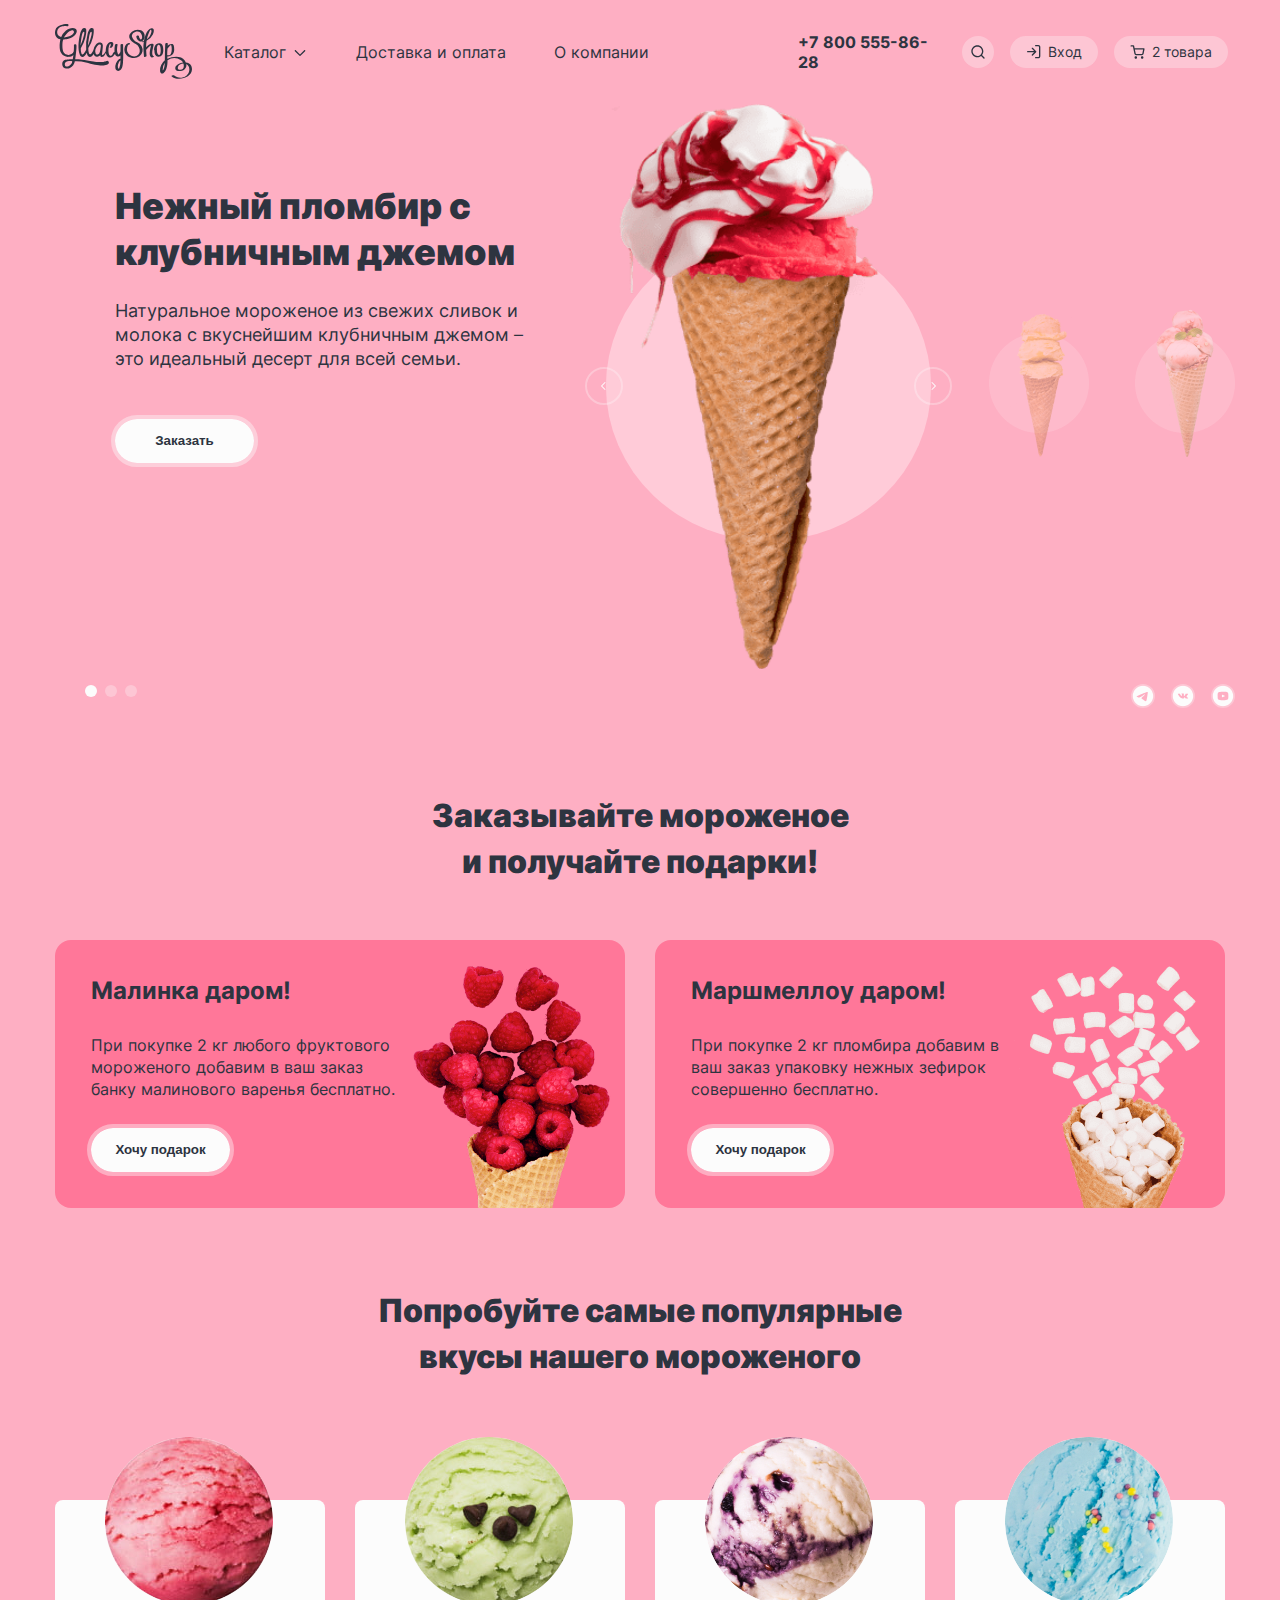
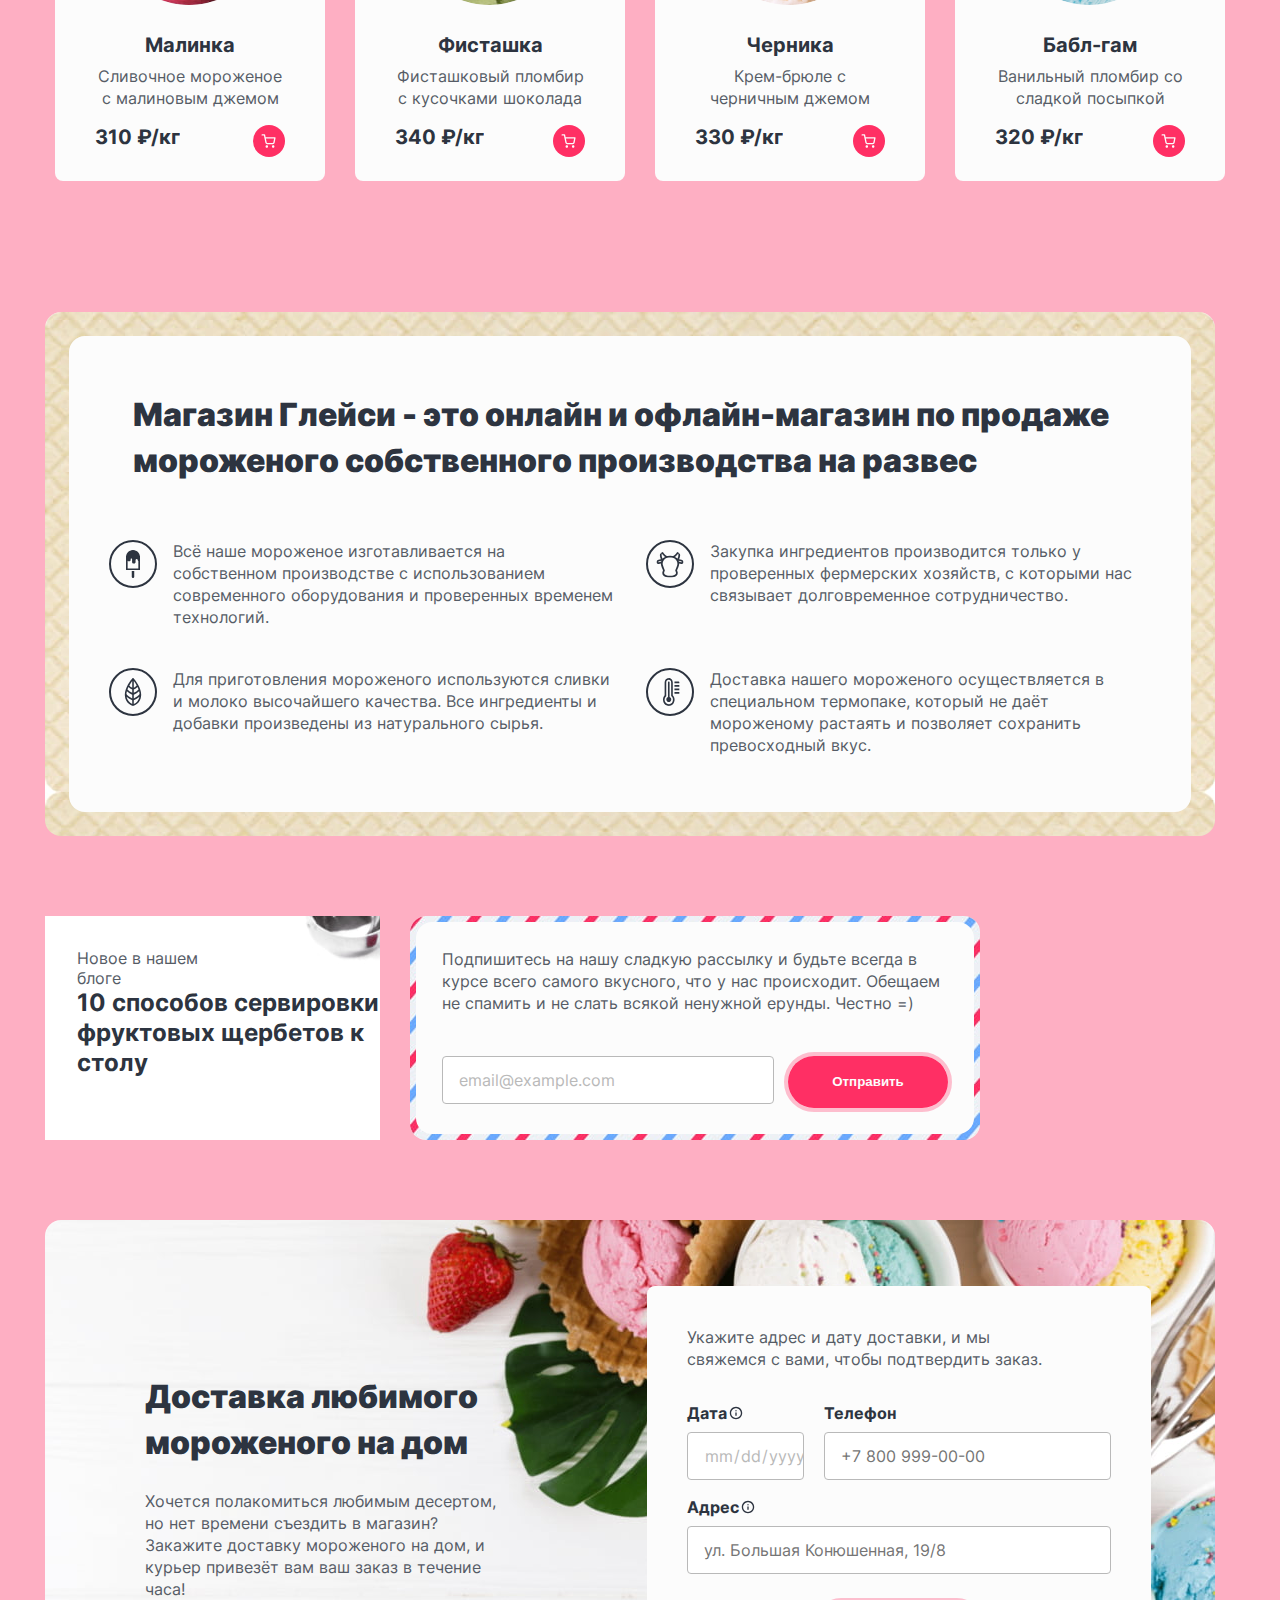
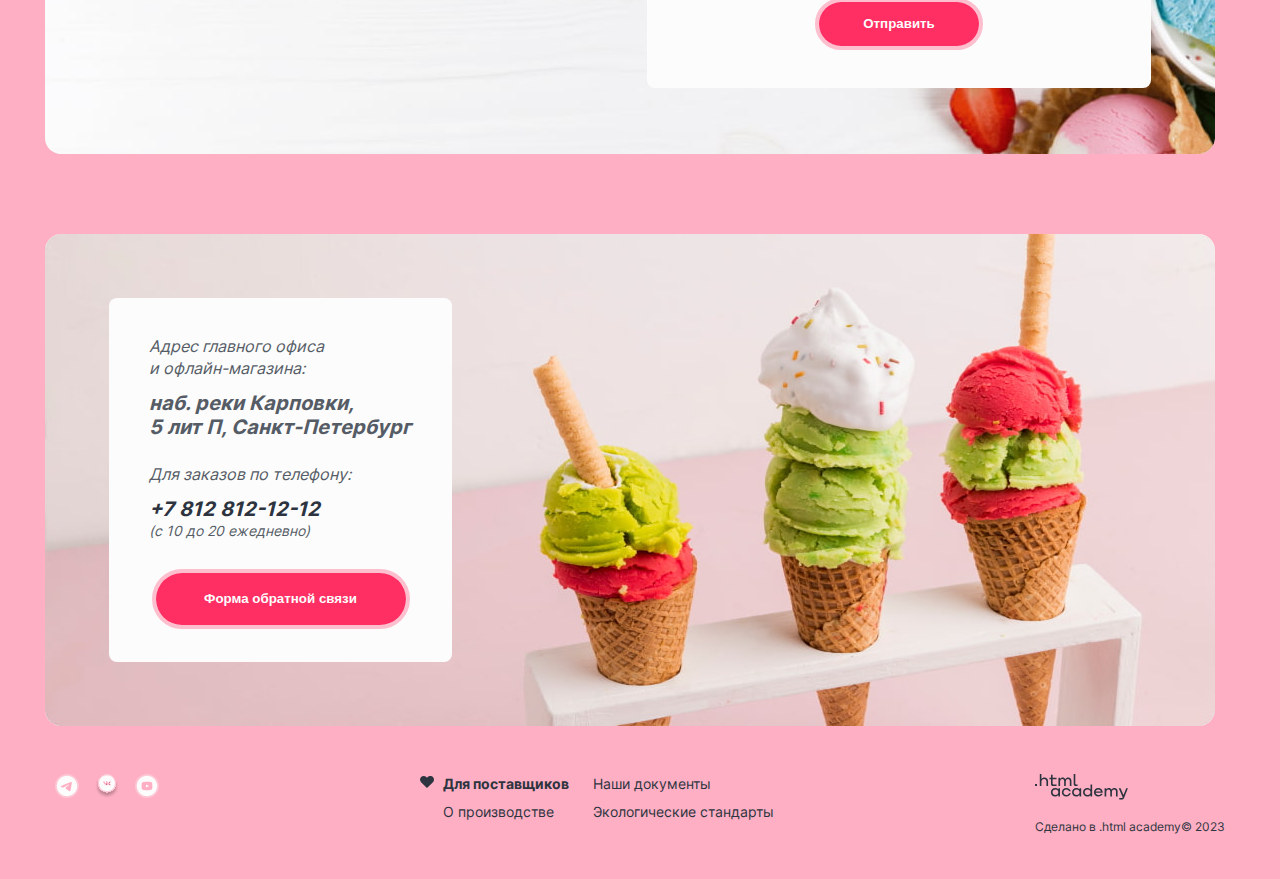
==== index.html @ c6c4ef8a "update images name" ====
<!DOCTYPE html>
<html lang="ru">

  <head>
    <meta charset="utf-8">
    <link rel="stylesheet" href="styles/styles.css">
    <title>Магазин мороженого Глейси</title>
    <link rel="icon" href="favicon.ico">
    <link rel="icon" type="image/png" sizes="32x32" href="images/favicon.png">
  </head>

  <body>
    <div class="block-center">
      <header>
        <nav class="navigation block-left">
          <div class="block-display">
            <h1 class="visually-hidden">Глейси - магазин по продаже мороженого собственного производствас</h1>
            <a class="navigation-logo" href="index.html">
              <img class="logo" src="images/logo.svg" width="137" height="55" alt="Логотип магазина Глейси.">
            </a>
            <ul class="navigation-list">
              <li class="navigation-item dropdown">
                <a class="navigation-link navigation-link-condition navigation-link-current navigation-item__catalog"
                  href="catalog.html">Каталог</a>
                <div class="dropdown-content">
                  <a class="dropdown-content__first" href="#">Новинки</a>
                  <div class="dropdown-content__decoration"></div>
                  <a href="#">Сливочное</a>
                  <a href="#">Щербеты</a>
                  <a href="#">Фруктовый лед</a>
                  <a href="#">Мелорин</a>
                </div>
              </li>
              <li class="navigation-item">
                <a class="navigation-link navigation-link-condition" href="#">Доставка и оплата</a>
              </li>
              <li class="navigation-item">
                <a class="navigation-link navigation-link-condition" href="#">О компании</a>
              </li>
            </ul>
          </div>
          <div class="block-display">
            <a class="phone-header" href="tel:+78005558628">+7 800 555-86-28</a>
            <ul class="navigation-list navigation-user">
              <li class="navigation-item">
                <a class="navigation-link navigation-user__link navigation-user__search" href="#">
                  <svg class="navigation-icon" xmlns="http://www.w3.org/2000/svg" width="16" height="16"
                    aria-hidden="true" focusable="false">
                    <path fill="currentColor" fill-rule="evenodd"
                      d="M2.66329 7.33008c0-2.57733 2.08934-4.66667 4.66667-4.66667s4.66664 2.08934 4.66664 4.66667c0 1.25727-.4972 2.39842-1.3057 3.23752a.67092.67092 0 0 0-.1234.1235c-.83915.8085-1.98028 1.3056-3.23754 1.3056-2.57733 0-4.66667-2.08929-4.66667-4.66662ZM11.0751 12.018c-1.0265.8211-2.32848 1.3121-3.74514 1.3121-3.31371 0-6-2.6863-6-6.00002 0-3.31371 2.68629-6 6-6 3.31374 0 6.00004 2.68629 6.00004 6 0 1.41668-.491 2.71872-1.3121 3.74512l2.4501 2.4501c.2604.2604.2604.6825 0 .9429-.2603.2603-.6825.2603-.9428 0l-2.4501-2.4502Z"
                      clip-rule="evenodd" />
                  </svg>
                  <span class="visually-hidden">Поиск</span>
                </a>
                <div class="popover popover-search">
                  <input class="popover-input popover-search__input" type="text" placeholder="Поиск по сайту"
                    id="search">
                </div>
              </li>
              <li class="navigation-item">
                <a class="navigation-link navigation-link-login navigation-user__link" href="#">
                  <svg class="navigation-icon" xmlns="http://www.w3.org/2000/svg" width="16" height="16"
                    aria-hidden="true" focusable="false">
                    <path fill="currentColor" fill-rule="evenodd"
                      d="M9 1.66667C9 1.29848 9.29848 1 9.66667 1h2.66663a1.9997 1.9997 0 0 1 1.4142.58579A1.9999 1.9999 0 0 1 14.3333 3v9.3333c0 .5305-.2107 1.0392-.5858 1.4142-.375.3751-.8837.5858-1.4142.5858H9.66667c-.36819 0-.66667-.2984-.66667-.6666 0-.3682.29848-.6667.66667-.6667h2.66663c.1768 0 .3464-.0702.4714-.1953A.66635.66635 0 0 0 13 12.3333V3a.66637.66637 0 0 0-.1953-.4714.66662.66662 0 0 0-.4714-.19527H9.66667C9.29848 2.33333 9 2.03486 9 1.66667ZM5.86189 3.86193c.26035-.26035.68246-.26035.94281 0l3.3291 3.3291a.6892.6892 0 0 1 .0486.05313.6624.6624 0 0 1 .0804.12379c.0451.08986.0705.19132.0705.29872 0 .10862-.0259.21118-.072.30179a.6671.6671 0 0 1-.0737.11432.66753.66753 0 0 1-.0541.05978L6.8047 11.4714c-.26035.2604-.68246.2604-.94281 0-.26035-.2603-.26035-.6825 0-.9428l2.19526-2.19527H1.66667C1.29848 8.33333 1 8.03486 1 7.66667S1.29848 7 1.66667 7h6.39048L5.86189 4.80474c-.26035-.26035-.26035-.68246 0-.94281Z"
                      clip-rule="evenodd" />
                  </svg>
                  <span>Вход</span>
                </a>
                <div class="popover popover-entrance">
                  <div class="popover-content">
                    <h2 class="popover-title">Личный кабинет</h2>
                    <form class="auth-form" action="https://echo.htmlacademy.ru/" method="post">
                      <p class="field-group">
                        <label class="visually-hidden" for="auth-login">Логин</label>
                        <input class="auth-form-field field" type="text" id="auth-login" name="auth-login"
                          placeholder="email@example.com" required>
                      </p>
                      <p class="field-group">
                        <label class="visually-hidden" for="auth-password">Пароль</label>
                        <input class="auth-form-field field" type="password" id="auth-password" name="auth-password"
                          placeholder="Пароль" required>
                      </p>
                      <div class="popover-entrance__buttons-group">
                        <button class="button button-secondary auth-form-button" type="submit">Войти</button>
                        <p class="field-group auth-form-user">
                          <a class="auth-form-user__options" href="#">Забыли пароль?</a>
                          <a class="auth-form-user__options" href="#">Регистрация</a>
                        </p>
                      </div>
                    </form>
                  </div>
                </div>
              </li>
              <li class="navigation-item">
                <a class="navigation-link navigation-link-login navigation-user__link" href="#">
                  <svg class="navigation-icon" xmlns="http://www.w3.org/2000/svg" width="15" height="14"
                    aria-hidden="true" focusable="false">
                    <path fill="currentColor" fill-rule="evenodd"
                      d="M1.16667.25C.79847.25.5.54848.5.91667c0 .36819.29848.66666.66667.66666h1.77127l.46743 2.33539a.66396.66396 0 0 0 .01063.0531l.96738 4.83333.00012.00056a1.82553 1.82553 0 0 0 1.81833 1.46909h5.62067c.4259.0065.8408-.1361 1.1727-.40327a1.82587 1.82587 0 0 0 .6458-1.06638l.001-.00499.9271-4.86144a.6669.6669 0 0 0-.1412-.54985.66678.66678 0 0 0-.5137-.24171H4.61072L4.1381.78583C4.07574.47426 3.80215.25 3.4844.25H1.16667Zm4.52431 8.29444L4.87759 4.4805h8.23081l-.7756 4.06686a.4923.4923 0 0 1-.1737.28555.4923.4923 0 0 1-.3181.10871v-.00013H6.19614v-.00012l-.01277.00025a.49218.49218 0 0 1-.4922-.39622l-.00019-.00096ZM4.55739 12.5054c0-.6879.55771-1.2457 1.24568-1.2457.68798 0 1.24569.5578 1.24569 1.2457 0 .688-.55771 1.2457-1.24569 1.2457-.68797 0-1.24568-.5577-1.24568-1.2457Zm6.37331 0c0-.6879.5577-1.2457 1.2457-1.2457.688 0 1.2457.5578 1.2457 1.2457 0 .688-.5577 1.2457-1.2457 1.2457-.688 0-1.2457-.5577-1.2457-1.2457Z"
                      clip-rule="evenodd" />
                  </svg>
                  <span>2 товара</span>
                </a>
                <div class="popover popover-cart">
                  <div class="popover-content">
                    <h2 class="popover-title">Корзина</h2>
                    <ul>
                      <li class="cart-item">
                        <img class="cart-image" src="images/catalog/ice-cream-raspberry.jpg" width="46" height="46"
                          alt="Сливочное мороженое с малиновым джемом.">
                        <div class="cart-item__wrapper">
                          <p class="cart-item__title">Малинка</p>
                          <p class="cart-item__description">1 кг х 310 ₽</p>
                        </div>
                        <p class="cart-item__price">310 ₽</p>
                        <button class="cart-item-button" type="button">
                          <svg xmlns="http://www.w3.org/2000/svg" width="10" height="10" fill="none"
                            viewBox="0 0 10 10">
                            <path fill="#2D3440" fill-rule="evenodd"
                              d="M9.80303 1.13807c.26037-.26035.26037-.68246 0-.9428-.26035-.26036-.68246-.26036-.94281 0L4.99914 4.05632 1.13807.19526c-.26035-.26035-.68246-.26035-.9428 0-.26036.26035-.26036.68246 0 .94281l3.86106 3.86107L.19526 8.86022c-.26035.26035-.26035.68246 0 .94281.26035.26037.68246.26037.94281 0l3.86107-3.86108 3.86108 3.86108c.26035.26037.68246.26037.94281 0 .26037-.26035.26037-.68246 0-.94281L5.94195 4.99914l3.86108-3.86107Z"
                              clip-rule="evenodd" />
                          </svg>
                          <span class="visually-hidden">Удалить из корзины</span>
                        </button>
                      </li>
                      <li class="cart-item">
                        <img class="cart-image" src="images/catalog/ice-cream-bubblegum.jpg" width="46" height="46"
                          alt="Мороженное со вкусом жвачки.">
                        <div class="cart-item__wrapper">
                          <p class="cart-item__title">Бабл-гам</p>
                          <p class="cart-item__description">1,5 кг х 320 ₽</p>
                        </div>
                        <p class="cart-item__price">480 ₽</p>
                        <button class="cart-item-button" type="button">
                          <svg xmlns="http://www.w3.org/2000/svg" width="10" height="10" fill="none"
                            viewBox="0 0 10 10">
                            <path fill="#2D3440" fill-rule="evenodd"
                              d="M9.80303 1.13807c.26037-.26035.26037-.68246 0-.9428-.26035-.26036-.68246-.26036-.94281 0L4.99914 4.05632 1.13807.19526c-.26035-.26035-.68246-.26035-.9428 0-.26036.26035-.26036.68246 0 .94281l3.86106 3.86107L.19526 8.86022c-.26035.26035-.26035.68246 0 .94281.26035.26037.68246.26037.94281 0l3.86107-3.86108 3.86108 3.86108c.26035.26037.68246.26037.94281 0 .26037-.26035.26037-.68246 0-.94281L5.94195 4.99914l3.86108-3.86107Z"
                              clip-rule="evenodd" />
                          </svg>
                          <span class="visually-hidden">Удалить из корзины</span>
                        </button>
                      </li>
                      <li class="catalog__display popover-decorative">
                        <button class="popover-cart__button button-secondary button">Оформить заказ</button>
                        <p class="popover-cart__total">Итого: 790 ₽</p>
                      </li>
                    </ul>
                  </div>
                </div>
                <div class="popover popover-empty-cart">
                  <h3 class="popover-empty-cart__title">Ваша корзина пока пуста</h3>
                </div>
              </li>
            </ul>
          </div>
        </nav>
      </header>

      <main class="main-index">

        <section class="slider block-space">
          <div class="slider__slide-section">
            <div class="slider-section">
              <h2 class="slider-title">Нежный пломбир с клубничным джемом</h2>
              <p class="slider-item__description">
                Натуральное мороженое из свежих сливок и молока с вкуснейшим клубничным джемом – это идеальный десерт
                для всей семьи.</p>
              <button class="main-button button" type="button">Заказать</button>
            </div>


            <div class="slider__picture-section">
              <div class="slider-wrapper">
                <img class="slider-picture" src="images/banner-icecream-pink.png" width="327" height="507"
                  alt="Мороженое c клубничным джемом.">
                <div class="slider-controls">
                  <a class="slider-button button-forward">
                    <svg xmlns="http://www.w3.org/2000/svg" width="16" height="16" viewBox="0 0 16 16">
                      <path fill="currentColor" fill-rule="evenodd"
                        d="M7.13526 2.8647c-.25969-.2597-.68075-.2597-.94045 0-.2597.25969-.2597.68075 0 .94045l4.20129 4.20128-4.20133 4.20127c-.25969.2597-.25969.6808 0 .9405.2597.2597.68076.2597.94046 0l4.66867-4.66871c.001-.00094.0019-.00188.0029-.00283.2597-.2597.2597-.68075 0-.94045L7.13526 2.8647Z"
                        clip-rule="evenodd" />
                    </svg>
                  </a>
                  <a class="slider-button button-back">
                    <svg xmlns="http://www.w3.org/2000/svg" width="16" height="16" viewBox="0 0 16 16">
                      <path fill="currentColor" fill-rule="evenodd"
                        d="M7.13526 2.8647c-.25969-.2597-.68075-.2597-.94045 0-.2597.25969-.2597.68075 0 .94045l4.20129 4.20128-4.20133 4.20127c-.25969.2597-.25969.6808 0 .9405.2597.2597.68076.2597.94046 0l4.66867-4.66871c.001-.00094.0019-.00188.0029-.00283.2597-.2597.2597-.68075 0-.94045L7.13526 2.8647Z"
                        clip-rule="evenodd" />
                    </svg>
                  </a>
                </div>
              </div>
              <div class="slider-preview">
                <img class="slider-picture-preview slider2" src="images/slider-banana.png" width="100" height="150"
                  alt="Сливочное мороженое со вкусом банана.">
                <img class="slider-picture-preview slider3" src="images/slider-vanilla.png" width="100" height="150"
                  alt="Карамельный пломбир с маршмеллоу.">
              </div>
            </div>
          </div>
          <div class="slider__bottom-section">
            <ol class="pagination-section">
              <li class="pagination-button-current pagination-button">
                <a href="#"></a>
              </li>
              <li class="pagination-button">
                <a href="#"></a>
              </li>
              <li class="pagination-button">
                <a href="#"></a>
              </li>
            </ol>
            <ul class="social-media">
              <li class="navigation-item">
                <a class="social-link" href="#">
                  <svg xmlns="http://www.w3.org/2000/svg" width="24" height="24" fill="none" viewBox="0 0 28 28">
                    <path fill="#FCFCFC" fill-rule="evenodd"
                      d="M26 14c0 6.627-5.373 12-12 12S2 20.627 2 14 7.373 2 14 2s12 5.373 12 12Zm-11.57-3.141c-1.167.485-3.5 1.49-6.998 3.014-.568.226-.866.447-.893.663-.046.366.412.51 1.034.705.085.027.173.054.263.084.613.199 1.437.432 1.865.441.389.008.823-.152 1.302-.48 3.268-2.207 4.955-3.322 5.061-3.346.075-.017.179-.039.249.024.07.062.063.18.056.212-.046.193-1.84 1.862-2.77 2.726-.29.269-.495.46-.537.504-.094.097-.19.19-.282.279-.57.548-.996.96.024 1.632.49.323.882.59 1.273.856.427.291.853.581 1.405.943.14.092.274.187.405.28.497.355.944.673 1.496.623.32-.03.652-.331.82-1.23.397-2.126 1.179-6.73 1.36-8.628a2.1122 2.1122 0 0 0-.02-.472.5056.5056 0 0 0-.172-.325c-.143-.117-.365-.142-.465-.14-.451.008-1.143.249-4.476 1.635Z"
                      clip-rule="evenodd" />
                    <rect width="26" height="26" x="1" y="1" stroke="#FCFCFC" stroke-opacity=".3" stroke-width="2"
                      rx="13" />
                  </svg>
                </a>
              </li>
              <li class="navigation-item">
                <a class="social-link" href="#">
                  <svg xmlns="http://www.w3.org/2000/svg" width="24" height="24" fill="none" viewBox="0 0 28 28">
                    <path fill="#FCFCFC" fill-rule="evenodd"
                      d="M26 14c0 6.6274-5.3726 12-12 12-6.62742 0-12-5.3726-12-12C2 7.37258 7.37258 2 14 2c6.6274 0 12 5.37258 12 12Zm-11.4116 2.9749h-.7173s-1.5826.0835-2.9763-1.1882c-1.51994-1.3872-2.86231-4.1397-2.86231-4.1397s-.07738-.1805.00668-.2677c.09449-.0981.35189-.1044.35189-.1044l1.71464-.0098s.1616.0237.2772.0981c.0953.0614.1488.1762.1488.1762s.2771.6142.6441 1.1699c.7163 1.0849 1.05 1.3222 1.2932 1.2059.3543-.1694.2481-1.5336.2481-1.5336s.0065-.4951-.1784-.7156c-.1432-.1709-.4133-.2207-.5325-.2347-.0965-.0113.0619-.2076.2671-.2957.3086-.1325.8535-.1401 1.4973-.1342.5016.0044.6459.0318.8421.0734.455.0963.4409.4048.4102 1.0706-.0091.199-.0197.4298-.0197.6964 0 .06-.002.1239-.0041.1897-.0106.341-.0228.7314.2333.8765.1313.0742.4525.0111 1.256-1.1847.3809-.5667.6665-1.2331.6665-1.2331s.0624-.1187.1593-.1697c.0992-.052.233-.036.233-.036l1.8043-.0099s.5422-.0566.63.1578c.092.2252-.2027.7509-.9398 1.612-.6954.8123-1.0357 1.1143-1.0089 1.3792.0199.1962.2411.3721.6687.72.8882.7225 1.1249 1.1019 1.1812 1.1921a.44744.44744 0 0 0 .0103.0162c.3975.5777-.4408.623-.4408.623l-1.6025.0195s-.3444.0599-.7976-.213c-.237-.1426-.4688-.3754-.6895-.5972-.3375-.3391-.6495-.6526-.9157-.5786-.4467.1242-.4326.9678-.4326.9678s.0032.1802-.0986.2761c-.1106.1045-.3273.1254-.3273.1254Z"
                      clip-rule="evenodd" />
                    <rect width="26" height="26" x="1" y="1" stroke="#FCFCFC" stroke-opacity=".3" stroke-width="2"
                      rx="13" />
                  </svg>
                </a>
              </li>
              <li class="navigation-item">
                <a class="social-link" href="#">
                  <svg xmlns="http://www.w3.org/2000/svg" width="24" height="24" fill="none" viewBox="0 0 28 28">
                    <path fill="#FCFCFC"
                      d="m16.0037 13.7913-2.8074-1.31c-.245-.1138-.4463.0137-.4463.2849v2.4676c0 .2712.2013.3987.4463.285l2.8062-1.3101c.2463-.1149.2462-.3024.0012-.4174ZM14 2C7.3725 2 2 7.3725 2 14s5.3725 12 12 12 12-5.3725 12-12S20.6275 2 14 2Zm0 16.875c-6.1425 0-6.25-.5537-6.25-4.875 0-4.32125.1075-4.875 6.25-4.875s6.25.55375 6.25 4.875c0 4.3213-.1075 4.875-6.25 4.875Z" />
                    <rect width="26" height="26" x="1" y="1" stroke="#FCFCFC" stroke-opacity=".3" stroke-width="2"
                      rx="13" />
                  </svg>
                </a>
              </li>
            </ul>
          </div>
        </section>

        <section class="slider block-space visually-hidden">
          <div class="slider__slide-section">
            <div class="slider-section">
              <h2 class="slider-title">Сливочное мороженое co вкусом банана</h2>
              <p class="slider-item__description">
                Сливочное мороженое c ярким банановым вкусом подарит вам свежесть и наслаждение даже в самый жаркий
                летний день.</p>
              <button class="main-button button" type="button">Заказать</button>
            </div>
            <div class="slider__picture-section">
              <div class="slider-wrapper">
                <img class="slider-picture" src="images/banner-icecream-yellow.png" width="327" height="507"
                  alt="Мороженое cо вкусом банана.">
                <div class="slider-controls">
                  <a class="slider-button button-forward">
                    <svg xmlns="http://www.w3.org/2000/svg" width="16" height="16" viewBox="0 0 16 16">
                      <path fill="currentColor" fill-rule="evenodd"
                        d="M7.13526 2.8647c-.25969-.2597-.68075-.2597-.94045 0-.2597.25969-.2597.68075 0 .94045l4.20129 4.20128-4.20133 4.20127c-.25969.2597-.25969.6808 0 .9405.2597.2597.68076.2597.94046 0l4.66867-4.66871c.001-.00094.0019-.00188.0029-.00283.2597-.2597.2597-.68075 0-.94045L7.13526 2.8647Z"
                        clip-rule="evenodd" />
                    </svg>
                  </a>
                  <a class="slider-button button-back">
                    <svg xmlns="http://www.w3.org/2000/svg" width="16" height="16" viewBox="0 0 16 16">
                      <path fill="currentColor" fill-rule="evenodd"
                        d="M7.13526 2.8647c-.25969-.2597-.68075-.2597-.94045 0-.2597.25969-.2597.68075 0 .94045l4.20129 4.20128-4.20133 4.20127c-.25969.2597-.25969.6808 0 .9405.2597.2597.68076.2597.94046 0l4.66867-4.66871c.001-.00094.0019-.00188.0029-.00283.2597-.2597.2597-.68075 0-.94045L7.13526 2.8647Z"
                        clip-rule="evenodd" />
                    </svg>
                  </a>
                </div>
              </div>
              <div class="slider-preview">
                <img class="slider-picture-preview slider2" src="images/slider-vanilla.png" width="100" height="150"
                  alt="Сливочное мороженое со вкусом банана.">
                <img class="slider-picture-preview slider3" src="images/slider-strawberry.png" width="100" height="150"
                  alt="Карамельный пломбир с маршмеллоу.">
              </div>
            </div>
          </div>
          <div class="slider__bottom-section">
            <ol class="pagination-section">
              <li class="pagination-button">
                <a href="#"></a>
              </li>
              <li class="pagination-button-current pagination-button">
                <a href="#"></a>
              </li>
              <li class="pagination-button">
                <a href="#"></a>
              </li>
            </ol>
            <ul class="social-media">
              <li class="navigation-item">
                <a class="social-link" href="#">
                  <svg xmlns="http://www.w3.org/2000/svg" width="24" height="24" fill="none" viewBox="0 0 28 28">
                    <path fill="#FCFCFC" fill-rule="evenodd"
                      d="M26 14c0 6.627-5.373 12-12 12S2 20.627 2 14 7.373 2 14 2s12 5.373 12 12Zm-11.57-3.141c-1.167.485-3.5 1.49-6.998 3.014-.568.226-.866.447-.893.663-.046.366.412.51 1.034.705.085.027.173.054.263.084.613.199 1.437.432 1.865.441.389.008.823-.152 1.302-.48 3.268-2.207 4.955-3.322 5.061-3.346.075-.017.179-.039.249.024.07.062.063.18.056.212-.046.193-1.84 1.862-2.77 2.726-.29.269-.495.46-.537.504-.094.097-.19.19-.282.279-.57.548-.996.96.024 1.632.49.323.882.59 1.273.856.427.291.853.581 1.405.943.14.092.274.187.405.28.497.355.944.673 1.496.623.32-.03.652-.331.82-1.23.397-2.126 1.179-6.73 1.36-8.628a2.1122 2.1122 0 0 0-.02-.472.5056.5056 0 0 0-.172-.325c-.143-.117-.365-.142-.465-.14-.451.008-1.143.249-4.476 1.635Z"
                      clip-rule="evenodd" />
                    <rect width="26" height="26" x="1" y="1" stroke="#FCFCFC" stroke-opacity=".3" stroke-width="2"
                      rx="13" />
                  </svg>
                </a>
              </li>
              <li class="navigation-item">
                <a class="social-link" href="#">
                  <svg xmlns="http://www.w3.org/2000/svg" width="24" height="24" fill="none" viewBox="0 0 28 28">
                    <path fill="#FCFCFC" fill-rule="evenodd"
                      d="M26 14c0 6.6274-5.3726 12-12 12-6.62742 0-12-5.3726-12-12C2 7.37258 7.37258 2 14 2c6.6274 0 12 5.37258 12 12Zm-11.4116 2.9749h-.7173s-1.5826.0835-2.9763-1.1882c-1.51994-1.3872-2.86231-4.1397-2.86231-4.1397s-.07738-.1805.00668-.2677c.09449-.0981.35189-.1044.35189-.1044l1.71464-.0098s.1616.0237.2772.0981c.0953.0614.1488.1762.1488.1762s.2771.6142.6441 1.1699c.7163 1.0849 1.05 1.3222 1.2932 1.2059.3543-.1694.2481-1.5336.2481-1.5336s.0065-.4951-.1784-.7156c-.1432-.1709-.4133-.2207-.5325-.2347-.0965-.0113.0619-.2076.2671-.2957.3086-.1325.8535-.1401 1.4973-.1342.5016.0044.6459.0318.8421.0734.455.0963.4409.4048.4102 1.0706-.0091.199-.0197.4298-.0197.6964 0 .06-.002.1239-.0041.1897-.0106.341-.0228.7314.2333.8765.1313.0742.4525.0111 1.256-1.1847.3809-.5667.6665-1.2331.6665-1.2331s.0624-.1187.1593-.1697c.0992-.052.233-.036.233-.036l1.8043-.0099s.5422-.0566.63.1578c.092.2252-.2027.7509-.9398 1.612-.6954.8123-1.0357 1.1143-1.0089 1.3792.0199.1962.2411.3721.6687.72.8882.7225 1.1249 1.1019 1.1812 1.1921a.44744.44744 0 0 0 .0103.0162c.3975.5777-.4408.623-.4408.623l-1.6025.0195s-.3444.0599-.7976-.213c-.237-.1426-.4688-.3754-.6895-.5972-.3375-.3391-.6495-.6526-.9157-.5786-.4467.1242-.4326.9678-.4326.9678s.0032.1802-.0986.2761c-.1106.1045-.3273.1254-.3273.1254Z"
                      clip-rule="evenodd" />
                    <rect width="26" height="26" x="1" y="1" stroke="#FCFCFC" stroke-opacity=".3" stroke-width="2"
                      rx="13" />
                  </svg>
                </a>
              </li>
              <li class="navigation-item">
                <a class="social-link" href="#">
                  <svg xmlns="http://www.w3.org/2000/svg" width="24" height="24" fill="none" viewBox="0 0 28 28">
                    <path fill="#FCFCFC"
                      d="m16.0037 13.7913-2.8074-1.31c-.245-.1138-.4463.0137-.4463.2849v2.4676c0 .2712.2013.3987.4463.285l2.8062-1.3101c.2463-.1149.2462-.3024.0012-.4174ZM14 2C7.3725 2 2 7.3725 2 14s5.3725 12 12 12 12-5.3725 12-12S20.6275 2 14 2Zm0 16.875c-6.1425 0-6.25-.5537-6.25-4.875 0-4.32125.1075-4.875 6.25-4.875s6.25.55375 6.25 4.875c0 4.3213-.1075 4.875-6.25 4.875Z" />
                    <rect width="26" height="26" x="1" y="1" stroke="#FCFCFC" stroke-opacity=".3" stroke-width="2"
                      rx="13" />
                  </svg>
                </a>
              </li>
            </ul>
          </div>
        </section>

        <section class="slider block-space visually-hidden">
          <div class="slider__slide-section">
            <div class="slider-section">
              <h2 class="slider-title">Карамельный пломбир c маршмеллоу</h2>
              <p class="slider-item__description">
                Необычный сладкий десерт c карамельным топпингом и кусочками зефира завоюет сердца сладкоежек всех
                возрастов.</p>
              <button class="main-button button" type="button">Заказать</button>
            </div>
            <div class="slider__picture-section">
              <div class="slider-wrapper">
                <img class="slider-picture" src="images/banner-icecream-leaf.png" width="327" height="507"
                  alt="Мороженое c карамельным пломбиром и маршмеллоу.">
                <div class="slider-controls">
                  <a class="slider-button button-forward">
                    <svg xmlns="http://www.w3.org/2000/svg" width="16" height="16" viewBox="0 0 16 16">
                      <path fill="currentColor" fill-rule="evenodd"
                        d="M7.13526 2.8647c-.25969-.2597-.68075-.2597-.94045 0-.2597.25969-.2597.68075 0 .94045l4.20129 4.20128-4.20133 4.20127c-.25969.2597-.25969.6808 0 .9405.2597.2597.68076.2597.94046 0l4.66867-4.66871c.001-.00094.0019-.00188.0029-.00283.2597-.2597.2597-.68075 0-.94045L7.13526 2.8647Z"
                        clip-rule="evenodd" />
                    </svg>
                  </a>
                  <a class="slider-button button-back">
                    <svg xmlns="http://www.w3.org/2000/svg" width="16" height="16" viewBox="0 0 16 16">
                      <path fill="currentColor" fill-rule="evenodd"
                        d="M7.13526 2.8647c-.25969-.2597-.68075-.2597-.94045 0-.2597.25969-.2597.68075 0 .94045l4.20129 4.20128-4.20133 4.20127c-.25969.2597-.25969.6808 0 .9405.2597.2597.68076.2597.94046 0l4.66867-4.66871c.001-.00094.0019-.00188.0029-.00283.2597-.2597.2597-.68075 0-.94045L7.13526 2.8647Z"
                        clip-rule="evenodd" />
                    </svg>
                  </a>
                </div>
              </div>
              <div class="slider-preview">
                <img class="slider-picture-preview slider2" src="images/slider-strawberry.png" width="100" height="150"
                  alt="Сливочное мороженое со вкусом банана.">
                <img class="slider-picture-preview slider3" src="images/slider-banana.png" width="100" height="150"
                  alt="Карамельный пломбир с маршмеллоу.">
              </div>
            </div>
          </div>
          <div class="slider__bottom-section">
            <ol class="pagination-section">
              <li class="pagination-button">
                <a href="#"></a>
              </li>
              <li class="pagination-button">
                <a href="#"></a>
              </li>
              <li class="pagination-button">
                <a href="#"></a>
              </li>
            </ol>
            <ul class="social-media">
              <li class="navigation-item">
                <a class="social-link" href="#">
                  <svg xmlns="http://www.w3.org/2000/svg" width="24" height="24" fill="none" viewBox="0 0 28 28">
                    <path fill="#FCFCFC" fill-rule="evenodd"
                      d="M26 14c0 6.627-5.373 12-12 12S2 20.627 2 14 7.373 2 14 2s12 5.373 12 12Zm-11.57-3.141c-1.167.485-3.5 1.49-6.998 3.014-.568.226-.866.447-.893.663-.046.366.412.51 1.034.705.085.027.173.054.263.084.613.199 1.437.432 1.865.441.389.008.823-.152 1.302-.48 3.268-2.207 4.955-3.322 5.061-3.346.075-.017.179-.039.249.024.07.062.063.18.056.212-.046.193-1.84 1.862-2.77 2.726-.29.269-.495.46-.537.504-.094.097-.19.19-.282.279-.57.548-.996.96.024 1.632.49.323.882.59 1.273.856.427.291.853.581 1.405.943.14.092.274.187.405.28.497.355.944.673 1.496.623.32-.03.652-.331.82-1.23.397-2.126 1.179-6.73 1.36-8.628a2.1122 2.1122 0 0 0-.02-.472.5056.5056 0 0 0-.172-.325c-.143-.117-.365-.142-.465-.14-.451.008-1.143.249-4.476 1.635Z"
                      clip-rule="evenodd" />
                    <rect width="26" height="26" x="1" y="1" stroke="#FCFCFC" stroke-opacity=".3" stroke-width="2"
                      rx="13" />
                  </svg>
                </a>
              </li>
              <li class="navigation-item">
                <a class="social-link" href="#">
                  <svg xmlns="http://www.w3.org/2000/svg" width="24" height="24" fill="none" viewBox="0 0 28 28">
                    <path fill="#FCFCFC" fill-rule="evenodd"
                      d="M26 14c0 6.6274-5.3726 12-12 12-6.62742 0-12-5.3726-12-12C2 7.37258 7.37258 2 14 2c6.6274 0 12 5.37258 12 12Zm-11.4116 2.9749h-.7173s-1.5826.0835-2.9763-1.1882c-1.51994-1.3872-2.86231-4.1397-2.86231-4.1397s-.07738-.1805.00668-.2677c.09449-.0981.35189-.1044.35189-.1044l1.71464-.0098s.1616.0237.2772.0981c.0953.0614.1488.1762.1488.1762s.2771.6142.6441 1.1699c.7163 1.0849 1.05 1.3222 1.2932 1.2059.3543-.1694.2481-1.5336.2481-1.5336s.0065-.4951-.1784-.7156c-.1432-.1709-.4133-.2207-.5325-.2347-.0965-.0113.0619-.2076.2671-.2957.3086-.1325.8535-.1401 1.4973-.1342.5016.0044.6459.0318.8421.0734.455.0963.4409.4048.4102 1.0706-.0091.199-.0197.4298-.0197.6964 0 .06-.002.1239-.0041.1897-.0106.341-.0228.7314.2333.8765.1313.0742.4525.0111 1.256-1.1847.3809-.5667.6665-1.2331.6665-1.2331s.0624-.1187.1593-.1697c.0992-.052.233-.036.233-.036l1.8043-.0099s.5422-.0566.63.1578c.092.2252-.2027.7509-.9398 1.612-.6954.8123-1.0357 1.1143-1.0089 1.3792.0199.1962.2411.3721.6687.72.8882.7225 1.1249 1.1019 1.1812 1.1921a.44744.44744 0 0 0 .0103.0162c.3975.5777-.4408.623-.4408.623l-1.6025.0195s-.3444.0599-.7976-.213c-.237-.1426-.4688-.3754-.6895-.5972-.3375-.3391-.6495-.6526-.9157-.5786-.4467.1242-.4326.9678-.4326.9678s.0032.1802-.0986.2761c-.1106.1045-.3273.1254-.3273.1254Z"
                      clip-rule="evenodd" />
                    <rect width="26" height="26" x="1" y="1" stroke="#FCFCFC" stroke-opacity=".3" stroke-width="2"
                      rx="13" />
                  </svg>
                </a>
              </li>
              <li class="navigation-item">
                <a class="social-link" href="#">
                  <svg xmlns="http://www.w3.org/2000/svg" width="24" height="24" fill="none" viewBox="0 0 28 28">
                    <path fill="#FCFCFC"
                      d="m16.0037 13.7913-2.8074-1.31c-.245-.1138-.4463.0137-.4463.2849v2.4676c0 .2712.2013.3987.4463.285l2.8062-1.3101c.2463-.1149.2462-.3024.0012-.4174ZM14 2C7.3725 2 2 7.3725 2 14s5.3725 12 12 12 12-5.3725 12-12S20.6275 2 14 2Zm0 16.875c-6.1425 0-6.25-.5537-6.25-4.875 0-4.32125.1075-4.875 6.25-4.875s6.25.55375 6.25 4.875c0 4.3213-.1075 4.875-6.25 4.875Z" />
                    <rect width="26" height="26" x="1" y="1" stroke="#FCFCFC" stroke-opacity=".3" stroke-width="2"
                      rx="13" />
                  </svg>
                </a>
              </li>
            </ul>
          </div>
        </section>

        <section class="offer block-space">
          <h2 class="offer-title">Заказывайте мороженое и получайте подарки!</h2>
          <div class="offer-block">
            <div class="offer__single-block">
              <article class="offer__item">
                <h3>Малинка даром!</h3>
                <p>При покупке 2 кг любого фруктового мороженого добавим в
                  ваш заказ банку
                  малинового варенья
                  бесплатно.</p>
                <button class="main-button button" type="button">Хочу подарок</button>
              </article>
              <img class="offer-image" src="images/raspberry-in-the-cone.png" width="219" height="268"
                alt="Малина в рожке.">
            </div>
            <div class="offer__single-block">
              <article class="offer__item">
                <h3>Маршмеллоу даром!</h3>
                <p>При покупке 2 кг пломбира добавим в ваш заказ упаковку нежных зефирок
                  совершенно бесплатно.
                </p>
                <button class="main-button button" type="button">Хочу подарок</button>
              </article>
              <img class="offer-image" src="images/marsmellow-in-the-cone.png" width="219" height="268"
                alt="Зефирки в рожке.">
            </div>
          </div>
        </section>

        <section class="popular block-space">
          <h2 class="popular-title">Попробуйте самые популярные вкусы нашего мороженого</h2>
          <ul class="popular-block">
            <li class="cards">
              <div class="card-background">
                <img class="product-card__image" src="images/catalog/ice-cream-raspberry.jpg" width="168" height="168"
                  alt="Сливочное мороженое с малиновым джемом.">
                <div class="product-card">
                  <h3 class="product-card__description">Малинка</h3>
                  <p>Сливочное мороженое с малиновым джемом</p>
                  <div class="product-card__price">
                    <p class="product-card__description">310 ₽/кг</p>
                    <button class="add-to-cart" type="submit"></button>
                  </div>
                </div>
              </div>
            </li>
            <li class="cards">
              <div class="card-background">
                <img class="product-card__image" src="images/catalog/ice-cream-pistachio.jpg" width="168" height="168"
                  alt="Фисташковый пломбир с кусочками шоколада.">
                <div class="product-card">
                  <h3 class="product-card__description">Фисташка</h3>
                  <p>Фисташковый пломбир с кусочками шоколада</p>
                  <div class="product-card__price">
                    <p class="product-card__description">340 ₽/кг</p>
                    <button class="add-to-cart" type="submit"></button>
                  </div>
                </div>
              </div>
            </li>
            <li class="cards">
              <div class="card-background">
                <img class="product-card__image" src="images/catalog/ice-cream-blueberry.jpg" width="168" height="168"
                  alt="Крем-брюле мороженое с черничным джемом.">
                <div class="product-card">
                  <h3 class="product-card__description">Черника</h3>
                  <p>Крем-брюле с черничным джемом</p>
                  <div class="product-card__price">
                    <p class="product-card__description">330 ₽/кг</p>
                    <button class="add-to-cart" type="submit"></button>
                  </div>
                </div>
              </div>
            </li>
            <li class="cards">
              <div class="card-background">
                <img class="product-card__image" src="images/catalog/ice-cream-bubblegum.jpg" width="168" height="168"
                  alt="Ванильный пломбир со сладкой посыпкой.">
                <div class="product-card">
                  <h3 class="product-card__description">Бабл-гам</h3>
                  <p>Ванильный пломбир со сладкой посыпкой</p>
                  <div class="product-card__price">
                    <p class="product-card__description">320 ₽/кг</p>
                    <button class="add-to-cart" type="submit"></button>
                  </div>
                </div>
              </div>
            </li>
          </ul>
        </section>

        <section class="advantages block-space">
          <div class="advantages__background">
            <h2 class="advantages__title">Магазин Глейси - это онлайн и офлайн-магазин по продаже мороженого
              собственного производства на развес</h2>
            <ul class="advantages-list">
              <li class="advantages-item">
                <img class="advantages-picture" src="images/item-icecream.svg" width="32" height="32"
                  alt="Минималистическое лого с мороженым.">
                <p class="advantages-description">
                  Всё наше мороженое изготавливается на собственном производстве с использованием современного
                  оборудования и проверенных временем технологий.
                </p>
              </li>
              <li class="advantages-item">
                <img class="advantages-picture" src="images/item-cow.svg" width="32" height="32"
                  alt="Минималистическое лого с коровой.">
                <p class="advantages-description">
                  Закупка ингредиентов производится только у проверенных фермерских хозяйств, с которыми нас
                  связывает долговременное сотрудничество.
                </p>
              </li>
              <li class="advantages-item">
                <img class="advantages-picture" src="images/item-leaf.svg" width="32" height="32"
                  alt="Минималистическое лого с листом.">
                <p class="advantages-description">
                  Для приготовления мороженого используются сливки и молоко высочайшего качества. Все ингредиенты
                  и добавки произведены из натурального сырья.
                </p>
              </li>
              <li class="advantages-item">
                <img class="advantages-picture" src="images/item-thermometer.svg" width="32" height="32"
                  alt="Минималистическое лого с градусником.">
                <p class="advantages-description">
                  Доставка нашего мороженого осуществляется в специальном термопаке, который не даёт мороженому
                  растаять и позволяет сохранить превосходный вкус.
                </p>
              </li>
            </ul>
          </div>
        </section>

        <section class="blog block-space">
          <div class="b
          container our-blog-block">
            <h2 class="visually-hidden">Наш блог</h2>
            <article class="new-in-blog">
              <p class="our-blog__title">Новое в нашем блоге</p>
              <a class="our-blog__description" href=" #">10 способов сервировки фруктовых щербетов к столу</a>
            </article>
          </div>
          <div class="blog-container subscription-block">
            <div class="subscription-block__background">
              <p class="subscription-title">
                Подпишитесь на нашу сладкую рассылку и будьте всегда в курсе всего самого вкусного, что у нас
                происходит. Обещаем не спамить и не слать всякой ненужной ерунды. Честно =)
              </p>
              <form class="subscription-form" action="https://echo.htmlacademy.ru/" method="get">
                <input class="subscription-input field" placeholder="email@example.com" name="email-subscribed"
                  type="email">
                <button class="button-secondary button" type="submit" name="email-subscription">
                  Отправить
                </button>
              </form>
            </div>
          </div>
        </section>

        <section class="delivery block-space">
          <div class="delivery-block">
            <h2 class="delivery-title">Доставка любимого мороженого на дом</h2>
            <p class="delivery-description">
              Хочется полакомиться любимым десертом, но нет времени съездить в магазин? Закажите доставку
              мороженого на дом, и курьер привезёт вам ваш заказ в течение часа!
            </p>
          </div>
          <form class="delivery-form" action="https://echo.htmlacademy.ru/" method="post">
            <p class="delivery-form__title">Укажите адрес и дату доставки, и мы свяжемся с вами, чтобы подтвердить
              заказ.
            </p>
            <div class="delivery-form-grid">
              <div class="delivery-form__date delivery__field-group">
                <span class="form-label delivery-form__label">
                  <label for="delivery-date">Дата</label>
                  <span class="tooltip">
                    <button class="tooltip-toogle" type="button" aria-labelledby="tooltip-label-date">
                      <svg class="tooltip-icon" xmlns="http://www.w3.org/2000/svg" width="14" height="14" fill="none"
                        viewBox="0 0 14 14">
                        <g clip-path="url(#a)">
                          <path fill="#2D3440" fill-rule="evenodd"
                            d="M7.00026 2.12508c-2.69252 0-4.87524 2.18272-4.87524 4.87524 0 2.69252 2.18272 4.87528 4.87524 4.87528 2.69252 0 4.87524-2.18276 4.87524-4.87528S9.69278 2.12508 7.00026 2.12508ZM.79169 7.00032c0-3.4289 2.77967-6.20857 6.20857-6.20857 3.42894 0 6.20854 2.77967 6.20854 6.20857 0 3.42888-2.7796 6.20858-6.20854 6.20858-3.4289 0-6.20857-2.7797-6.20857-6.20858Zm6.20838-.66692c.36819 0 .66667.29848.66667.66667v2.21676c0 .36819-.29848.66667-.66667.66667-.36819 0-.66666-.29848-.66666-.66667V7.00007c0-.36819.29847-.66667.66666-.66667Zm0-2.21675c-.36819 0-.66666.29848-.66666.66667 0 .36818.29847.66666.66666.66666h.00583c.36819 0 .66667-.29848.66667-.66666 0-.36819-.29848-.66667-.66667-.66667h-.00583Z"
                            clip-rule="evenodd" />
                        </g>
                        <defs>
                          <clipPath id="a">
                            <path fill="#fff" d="M0 0h14v14H0z" />
                          </clipPath>
                        </defs>
                      </svg>
                    </button>
                    <span class="tooltip-text" role="tooltip" id="tooltip-label-date">Укажите желаемую дату и время и
                      мы свяжемся с вами для подтверждения
                      брони</span>
                  </span>
                </span>
                <input class="field" type="date" id="delivery-date" name="delivery-date">
              </div>
              <div class="delivery-form__phone delivery__field-group">
                <label class="delivery-form__label" for="delivery-phone">Телефон</label>
                <input class="field" type="number" id="delivery-phone" name="delivery-phone"
                  placeholder="+7 800 999-00-00">
              </div>
              <div class="delivery-form__address delivery__field-group">
                <span class="form-label delivery-form__label">
                  <label for="delivery-address">Адрес</label>
                  <span class="tooltip">
                    <button class="tooltip-toogle" type="button" aria-labelledby="tooltip-label-address">
                      <svg class="tooltip-icon" xmlns="http://www.w3.org/2000/svg" width="14" height="14" fill="none"
                        viewBox="0 0 14 14">
                        <g clip-path="url(#a)">
                          <path fill="#2D3440" fill-rule="evenodd"
                            d="M7.00026 2.12508c-2.69252 0-4.87524 2.18272-4.87524 4.87524 0 2.69252 2.18272 4.87528 4.87524 4.87528 2.69252 0 4.87524-2.18276 4.87524-4.87528S9.69278 2.12508 7.00026 2.12508ZM.79169 7.00032c0-3.4289 2.77967-6.20857 6.20857-6.20857 3.42894 0 6.20854 2.77967 6.20854 6.20857 0 3.42888-2.7796 6.20858-6.20854 6.20858-3.4289 0-6.20857-2.7797-6.20857-6.20858Zm6.20838-.66692c.36819 0 .66667.29848.66667.66667v2.21676c0 .36819-.29848.66667-.66667.66667-.36819 0-.66666-.29848-.66666-.66667V7.00007c0-.36819.29847-.66667.66666-.66667Zm0-2.21675c-.36819 0-.66666.29848-.66666.66667 0 .36818.29847.66666.66666.66666h.00583c.36819 0 .66667-.29848.66667-.66666 0-.36819-.29848-.66667-.66667-.66667h-.00583Z"
                            clip-rule="evenodd" />
                        </g>
                        <defs>
                          <clipPath id="a">
                            <path fill="#fff" d="M0 0h14v14H0z" />
                          </clipPath>
                        </defs>
                      </svg>
                    </button>
                    <span class="tooltip-text" role="tooltip" id="tooltip-label-address">Укажите ваш адрес</span>
                  </span>
                </span>
                <input class="field" type="text" id="delivery-address" name="delivery-address"
                  placeholder="ул. Большая Конюшенная, 19/8">
              </div>
              <button class="button-secondary button delivery-form__button" type="submit">Отправить</button>
            </div>
          </form>
        </section>

        <section class="contacts">
          <div class="contacts-info">
            <h2 class="visually-hidden">Контакты</h2>
            <address class="contacts-address">
              <p class="contacts-address__title">Адрес главного офиса<br>и офлайн-магазина:</p>
              <p class="contacts-address-details contacts-address-padding">наб. реки Карповки,<br> 5 лит П,
                Санкт-Петербург</p>
              <p class="contacts-address__title">Для заказов по телефону:</p>
              <a class="contacts-phone" href="tel:+78005558628">+7 812 812-12-12</a>
              <p class="contacts-schedule-details">(с 10 до 20 ежедневно)</p>
            </address>
            <button class="button-secondary button wide-button" type="button">Форма обратной связи</button>
            <div class="modal-container-close">
              <div class="modal modal-auth">
                <button class="modal-close-button">
                  <span class="visually-hidden">Закрыть</span>
                </button>
                <div class="popover-feedback ">
                  <h2 class="popover-title">Мы обязательно ответим вам!</h2>
                  <form class="feedback-form" action="https://echo.htmlacademy.ru/" method="post">
                    <input class="popover-input" type="text" id="first-last-name" placeholder="Имя и фамилия">
                    <input class="popover-input" type="email" id="auth-password" placeholder="email@example.com">
                    <input class="popover-input field-feedback-input-text" type="text" id="auth-question"
                      placeholder="В свободной форме">
                    <button class="button button-secondary feedback-button" type="submit">Отправить</button>
                  </form>
                </div>
              </div>
            </div>
          </div>
        </section>
      </main>

      <footer class="footer">
        <ul class="social-media">
          <li class="social-item">
            <a href="https://t.me/htmlacademy">
              <img src="images/social-telegram.svg" width="24" height="24" alt="Лого телеграм канала.">
            </a>
          </li>
          <li class="social-item">
            <a href="https://vk.com/htmlacademy">
              <img src="images/social-vk.svg" width="24" height="24" alt="Лого платформы Вконтакте.">
            </a>
          </li>
          <li class="social-item">
            <a href="https://www.youtube.com/user/htmlacademyru">
              <img src="images/social-youtube.svg" width="24" height="24" alt="Лого YouTube канала.">
            </a>
          </li>
        </ul>
        <div class="footer__items">
          <a class="footer-about-link footer-suppliers" href="#">Для поставщиков</a>
          <a class="footer-about-link" href="#">Наши документы</a>
          <a class="footer-about-link" href="#">О производстве</a>
          <a class="footer-about-link" href="#">Экологические стандарты</a>
        </div>
        <div>
          <a href="https://htmlacademy.ru/">
            <img class="footer-logo" src="images/logo-htmlacademy.svg" width="93" height="26" alt="Лого html academy.">
          </a>
          <p class="html-logo-details">Сделано в <a class="html-logo-details" href="https://htmlacademy.ru/">
              .html academy</a>© 2023
          </p>
        </div>
      </footer>
    </div>
  </body>

</html>
---- styles/styles.css ----
:root {
  --dark: rgb(86, 92, 102);
  --extra-dark: #2D3440;
  --light-gray: #B9B9B9;
  --pink: #FEAFC3;
  --dark-pink: #FF7799;
  --light-pink: rgba(252, 252, 252, 0.3);
  --white: #FCFCFC;
  --button-main: rgba(252, 252, 252, 0.4);
  --button-secondary: #FF2F64;
}

@font-face {
  font-family: "inter";
  font-weight: 400;
  font-style: normal;
  src: url("../fonts/inter-400.woff2") format("woff2");
  font-display: swap;
}

@font-face {
  font-family: "inter";
  font-weight: 700;
  font-style: normal;
  src: url("../fonts/inter-700.woff2") format("woff2");
  font-display: swap;
}

@font-face {
  font-family: "inter";
  font-weight: 900;
  font-style: normal;
  src: url("../fonts/inter-900.woff2") format(woff2);
  font-display: swap;
}

html {
  height: 100%;
  box-sizing: border-box;
}

body {
  margin: 0;
  padding: 0;
  min-height: 100%;
  min-width: 1170px;
  display: flex;
  flex-direction: column;
  font-family: "inter", sans-serif;
  font-weight: 400;
  font-size: 16px;
  line-height: 22px;
  color: var(--dark);
  background-color: var(--pink);
}

ul {
  margin: 0;
  padding: 0;
  list-style: none;
}

ol {
  list-style: none;
}

p {
  margin: 0;
}

.visually-hidden {
  position: absolute;
  width: 1px;
  height: 1px;
  margin: -1px;
  padding: 0;
  border: 0;
  clip: rect(0 0 0 0);
  overflow: hidden;
}

.button {
  font-weight: 700;
  line-height: 20px;
  border-radius: 26px;
  cursor: pointer;
  border: none;
  display: inline-block;
  overflow: hidden;
  text-overflow: ellipsis;
}

.main-button {
  width: 139px;
  height: 44px;
  color: var(--extra-dark);
  background-color: var(--white);
  border: none;
  outline: 4px solid rgb(252, 252, 252, 0.4);
  text-align: center;
}

.main-button:hover {
  background-color: var(--button-main);
  outline: 4px solid var(--white);
}

.main-button:focus {
  background-color: var(--button-main);
  outline: 2px solid var(--extra-dark);
}

.main-button:active {
  background-color: var(--white);
  outline: 2px solid var(--extra-dark);
}

.button-secondary {
  width: 160px;
  height: 52px;
  color: var(--white);
  background-color: var(--button-secondary);
  border: none;
  outline: 4px solid rgba(255, 47, 100, 0.3);
  text-align: center;
}

.button-secondary:hover {
  background-color: var(--white);
  outline: 4px solid var(--button-secondary);
  color: var(--extra-dark);
}

.button-secondary:focus {
  background-color: var(--button-secondary);
  outline: 2px solid var(--extra-dark);
  color: var(--white);
}

.button-secondary:active {
  background-color: var(--pink);
  color: var(--white);
  outline: 2px solid var(--extra-dark);
}

.wide-button {
  width: 250px;
}

.block-center {
  display: flex;
  flex-direction: column;
  align-items: center;
  min-width: 1170px;
}

.block-space {
  margin-bottom: 80px;
}

.block-display {
  display: flex;
  align-items: center;
}

.main-index {
  flex-grow: 1;
}

.navigation {
  margin-top: 24px;
  margin-bottom: 24px;
}

.navigation-logo {
  margin-right: 16px;
  width: 137px;
  display: flex;
  align-items: center;
}

.navigation-list {
  width: 590px;
  list-style: none;
  display: flex;
  flex-wrap: wrap;
  list-style-type: none;
  margin: 0;
  padding: 0;
}

.navigation-link {
  position: relative;
  line-height: 20px;
  color: var(--extra-dark);
  text-decoration: none;
  padding: 6px 16px 6px 16px;
  display: block;
  text-align: center;
}

.navigation-link:hover {
  background-color: rgb(252, 252, 252, 0.5);
  border-radius: 27px;
}

.navigation-link:focus {
  background-color: var(--light-pink);
  outline: 2px solid var(--extra-dark);
  border-radius: 27px;
}

.navigation-link:active {
  background-color: var(--white);
  border-radius: 27px;
}

.navigation-user__link {
  background-color: var(--light-pink);
  border-radius: 27px;
}

.navigation-item {
  margin-right: 16px;
  position: relative;
}

.navigation-item__catalog {
  background-image: url(../images/arrow-short-down.svg);
  background-repeat: no-repeat;
  background-size: 16px 16px;
  background-position: center right 16px;
  padding-right: 38px;
}

.navigation-item:last-child {
  margin-right: 0;
}

.navigation-icon {
  position: absolute;
  top: 0;
  right: 0;
  bottom: 0;
  left: 0;
  margin: auto;
  fill: var(--extra-dark);
}

.navigation-link-login {
  padding-left: 38px;
  font-size: 14px;
}

.navigation-user__search {
  padding: 8px 8px;
}

.navigation-link-login .navigation-icon {
  right: auto;
  left: 16px;
  margin: auto 0;
}

.navigation-user {
  max-width: 382px;
  margin-left: auto;
}

.navigation-user .navigation-link {
  min-width: 16px;
  min-height: 16px;
}

.dropdown {
  position: relative;
  display: inline-block;
}

.dropdown-content {
  display: none;
  position: absolute;
  background-color: var(--white);
  border-radius: 4px;
  min-width: 135px;
  box-shadow: rgba(45, 52, 64, 0.12);
  z-index: 1;
  padding: 8px 0;
}

.dropdown-content__first {
  font-weight: 700;
}

.dropdown-content__decoration {
  width: 135px;
  height: 1px;
  background-color: #B9B9B9;
  margin: 4px 16px;
  box-sizing: border-box;
}

.dropdown-content a {
  color: var(--extra-dark);
  font-size: 14px;
  line-height: 20px;
  padding: 6px 16px;
  text-decoration: none;
  display: block;
}

.dropdown-content a:hover {
  background-color: var(--button-secondary);
  border-radius: 30px;
  color: var(--white);
}

.dropdown:hover .dropdown-content {
  display: block;
}

.dropdown:hover .navigation-item__catalog {
  background-color: var(--button-secondary);
  border-radius: 30px;
  color: var(--white);
  background-image: url(../images/arrow-up.svg);
}

.phone-header {
  font-weight: 700;
  line-height: 20px;
  color: var(--extra-dark);
  text-decoration: none;
  width: 148px;
  margin-right: 16px;
}

h1 {
  font-size: 32px;
  font-weight: 900;
  line-height: 46px;
  color: var(--extra-dark);
  margin: 0;
}

h2 {
  font-weight: 900;
  font-size: 36px;
  line-height: 46px;
  color: var(--extra-dark);
  margin: 0;
  padding: 0;
}

h3 {
  font-weight: 700;
  font-size: 24px;
  line-height: 30px;
  color: var(--extra-dark);
  margin: 0;
}

fieldset {
  border: none;
}

.slider {
  color: var(--extra-dark);
  display: flex;
  flex-direction: column;
}

.slider__slide-section {
  display: flex;
  align-items: center;
}

.slider-section {
  margin-left: 70px;
  margin-bottom: 126px;
  display: flex;
  flex-direction: column;
  justify-content: flex-start;
}

.slider-title {
  font-size: 36px;
  width: 470px;
  margin-bottom: 24px;
}

.slider-item__description {
  font-size: 18px;
  line-height: 24px;
  width: 429px;
  margin-bottom: 48px;
}

.slider-picture {
  background-image: url(../images/slider-round.svg);
  background-repeat: no-repeat;
  background-size: 327px 312px;
  background-position: center;
  display: block;
  width: 100%;
  height: auto;
}

.slider__picture-section {
  display: flex;
  align-items: center;
}

.slider-wrapper {
  position: relative;
  min-width: 367px;
  display: flex;
  justify-content: center;
}

.slider-controls {
  position: absolute;
  top: 50%;
  width: 100%;
  transform: translateY(-50%);
  display: flex;
  justify-content: space-between;
}

.slider-button {
  box-sizing: border-box;
  width: 38px;
  height: 38px;
  cursor: pointer;
  border-radius: 26px;
  color: var(--white);
  border: 2px solid rgba(252, 252, 252, 0.3);
  padding: 11px 11px;
  display: flex;
  align-items: center;
}

.button-forward {
  transform: rotate(-180deg);
}

.slider-button:hover {
  background-color: #FCFCFC;
  color: #2D3440;

}

.slider-button:focus {
  color: #2D3440;
  border: 2px solid var(--extra-dark);
}

.slider-button:active {
  background-color: #FCFCFC;
  color: #2D3440;
}

.slider__bottom-section {
  display: flex;
  justify-content: space-between;
  align-items: flex-end;
}

.slider2 {
  margin-left: 37px;
}

.slider3 {
  margin-left: 41px;
}

.social-media {
  list-style: none;
  display: flex;
}

.social-link {
  width: 24px;
  height: 24px;
  border-radius: 50%;
  fill: #FCFCFC4D;
}

.social-link:hover {
  fill: var(--extra-dark);
}

.social-link:focus {
  fill: var(--extra-dark);
  outline: 2px solid var(--extra-dark);
}

.social-link:active {
  fill: var(--extra-dark);
  opacity: 50%;
}

.pagination-section {
  display: flex;
}

.pagination-button {
  width: 12px;
  height: 12px;
  border-radius: 50%;
  background-color: rgb(252, 252, 252, 30%);
  margin-right: 8px;
  cursor: pointer;
}

.pagination-button-current {
  background-color: var(--white);
}

.pagination-button:last-child {
  margin-right: 0;
}

.pagination-button:hover {
  outline: 1px solid var(--white);
}

.pagination-button:focus {
  outline: 1px solid var(--extra-dark);
}

.offer {
  display: flex;
  flex-direction: column;
  align-items: center;
  color: var(--extra-dark);
}

.offer-title {
  width: 434px;
  font-size: 32px;
  text-align: center;
  margin-bottom: 55px;
}

.offer-block {
  display: flex;
}

.offer__single-block {
  display: flex;
  margin-right: 30px;
  background-color: var(--dark-pink);
  border-radius: 16px;
  width: 570px;
}

.offer__single-block:last-child {
  margin-right: 0;
}

.offer__item {
  margin: 36px;
  margin-right: 0;
  display: flex;
  flex-direction: column;
  justify-content: space-between;
}

.popular {
  display: flex;
  flex-direction: column;
  align-items: center;
}

.popular-title {
  width: 527px;
  font-size: 32px;
  text-align: center;
  margin-bottom: 120px;
  overflow: hidden;
  text-overflow: ellipsis;
}

.popular-block {
  display: flex;
}

.cards {
  text-align: center;
  min-width: 270px;
  min-height: 332px;
  margin-right: 30px;
}

.cards:last-child {
  margin-right: 0;
}

.card-background {
  background-color: var(--white);
  width: 270px;
  height: 281px;
  border-radius: 8px;
  display: flex;
  position: relative;
  flex-direction: column;
  justify-content: end;
}

.product-card__image {
  border-radius: 50%;
  position: absolute;
  bottom: 176px;
  left: 50px;
}

.product-card {
  width: 190px;
  padding: 40px;
  padding-bottom: 24px;
  padding-top: 0;
}

.product-card__description {
  font-weight: 700;
  font-size: 20px;
  line-height: 24px;
  color: var(--extra-dark);
  padding-bottom: 8px;
  overflow: hidden;
  text-overflow: ellipsis;
}

.product-card__price {
  display: flex;
  justify-content: space-between;
  margin-top: 16px;
}

.add-to-cart {
  background-image: url(../images/shop-cart.svg);
  background-repeat: no-repeat;
  background-size: 16px 16px;
  background-position: center;
  width: 32px;
  height: 32px;
  border: none;
  border-radius: 26px;
  background-color: var(--button-secondary);
  cursor: pointer;
}

.add-to-cart:hover {
  background-image: url(../images/cart-hover.svg);
  background-color: var(--white);
  background-size: 32px 32px;
}

.add-to-cart:focus {
  background-image: url(../images/cart-focus.svg);
  background-size: 32px 32px;
}

.add-to-cart:active {
  background-image: url(../images/cart-active.svg);
  background-color: var(--pink);
  background-size: 32px 32px;
}

.advantages {
  border-radius: 16px;
  background-image: url(../images/pattern.jpg);
  display: flex;
  align-items: center;
  justify-content: center;
  width: 1170px;
  height: auto;
  padding: 24px 0;
}

.advantages__background {
  box-sizing: border-box;
  background-color: var(--white);
  width: calc(100% - 48px);
  min-height: calc(100% - 48px);
  border-radius: 16px;
  display: flex;
  flex-direction: column;
  align-items: center;
}

.advantages__title {
  width: 995px;
  font-size: 32px;
  margin-bottom: 56px;
  margin-top: 56px;
}

.advantages-list {
  display: grid;
  grid-template-columns: 505px 505px;
  column-gap: 32px;
  row-gap: 40px;
  margin-bottom: 56px;
}

.advantages-item {
  display: flex;
}

.advantages-picture {
  width: 48px;
  height: 48px;
  border: 2px solid var(--extra-dark);
  border-radius: 50%;
  padding: 8px 8px;
  margin-right: 16px;
  box-sizing: border-box;
}

.advantages-description {
  width: 440px;
  min-height: 66px;
  text-overflow: ellipsis;
}

.blog {
  display: flex;
}

.blog-container {
  min-width: 570px;
  min-height: 224px;
  border-radius: 16px;
}

.our-blog-block {
  background-image: url(../images/trio-icecream.jpg);
  background-color: var(--white);
  margin-right: 30px;
}

.new-in-blog {
  margin-left: 32px;
  margin-top: 32px;
}

.our-blog__description {
  display: inline-block;
  text-decoration: none;
  font-size: 24px;
  font-weight: 700;
  line-height: 30px;
  color: var(--extra-dark);
  width: 303px;
  overflow: hidden;
  text-overflow: ellipsis;
}

.our-blog__title {
  line-height: 20px;
  width: 137px;
  overflow: hidden;
  text-overflow: ellipsis;
}

.subscription-block {
  background-image: url(../images/diagonal-lines.jpg);
  display: flex;
  justify-content: center;
  align-items: center;
}

.subscription-block__background {
  box-sizing: border-box;
  height: calc(100% - 12px);
  width: calc(100% - 12px);
  padding: 26px;
  background-color: var(--white);
  border-radius: 16px;
}

.subscription-form {
  display: flex;
}

.subscription-title {
  width: 506px;
  margin-bottom: 42px;
}

.subscription-input {
  width: 332px;
  height: 48px;
  margin-right: 14px;
}

.subscription-input::placeholder {
  color: var(--light-gray);
  opacity: 1;
  font-size: 16px;
}

.delivery {
  width: 1170px;
  height: 534px;
  border-radius: 16px;
  background-image: url(../images/icecream-on-table.jpg);
  background-color: var(--white);
  display: flex;
  justify-content: space-between;
  align-items: center;
}

.delivery-block {
  margin-left: 100px;
}

.delivery-title {
  font-size: 32px;
  width: 356px;
  margin-bottom: 24px;
}

.delivery-description {
  width: 371px;
}

.delivery-form {
  background-color: var(--white);
  border-radius: 8px;
  padding: 40px 40px 42px 40px;
  margin: 64px;
  box-sizing: border-box;
}

.delivery-form-grid {
  display: grid;
  grid-template-columns: 117px 287px;
  gap: 16px 20px;
}

.delivery-form__address {
  grid-row: 2/ 3;
  grid-column: 1/ -1;
}

.delivery-form__date {
  grid-column: 1 / 2;
}

.delivery-form__phone {
  grid-row: 1 / 2;
  grid-column: 2 / 3;
}

.delivery-form__button {
  grid-column: 1 / -1;
  justify-self: center;
  min-width: 152px;
  height: 44px;
  margin-top: 12px;
}

.delivery__field-group {
  display: flex;
  flex-direction: column;
  margin: 0;
}

.delivery-form__title {
  width: 380px;
  margin-bottom: 32px;
}

.delivery-form__input::placeholder {
  color: var(--light-gray);
  opacity: 1;
  font-size: 16px;
}

.field {
  font-weight: 400;
  font: inherit;
  box-sizing: border-box;
  padding: 14px 16px 14px 16px;
  color: var(--light-gray);
  border: 1px solid var(--light-gray);
  border-radius: 4px;
  display: flex;
  height: 48px;
}

.field:hover {
  border: 1px solid var(--extra-dark);
  color: var(--extra-dark);
}

.field:focus {
  border: 2px solid var(--extra-dark);
  color: var(--extra-dark);
}

.field:disabled {
  opacity: 65%;
  background-color: #B9B9B9;
  border: 1px solid #E7E7E7;
  color: var(--extra-dark);
}

.field:disabled:hover {
  background-color: #B9B9B9;
  border: 1px solid #E7E7E7;
  color: var(--extra-dark);
}

.field:invalid {
  background-color: 1px solid #EA5454;
}

.field:invalid:hover {
  background-color: 2px solid #EA5454;
}

.delivery-form__label {
  color: var(--extra-dark);
  font-weight: 700;
  margin-bottom: 8px;
}

.contacts {
  width: 1170px;
  height: 492px;
  background-image: url(../images/trio-cones-icecream.jpg);
  background-color: var(--white);
  border-radius: 16px;
  display: flex;

}

.contacts-info {
  width: 343px;
  height: 364px;
  background-color: var(--white);
  border-radius: 8px;
  margin: 64px;
  display: flex;
  flex-direction: column;
  justify-content: center;
  align-items: center;
}

.contacts-address__title {
  width: 203px;
  margin-bottom: 12px;
}

.contacts-address-padding {
  padding-bottom: 24px;
}

.contacts-address-details {
  font-weight: 700;
  font-size: 20px;
  line-height: 24px;
  width: 263px;
}

.contacts-phone {
  font-weight: 700;
  font-size: 20px;
  line-height: 24px;
  color: var(--extra-dark);
  text-decoration: none;
}

.contacts-schedule-details {
  font-size: 14px;
  line-height: 20px;
  margin-bottom: 32px;
}

.footer {
  display: flex;
  justify-content: space-between;
  height: 57px;
  width: 1170px;
  margin-top: 48px;
  margin-bottom: 48px;
}

.social-item {
  margin-right: 16px;
}

.social-item:last-child {
  margin-right: 0;
}

.footer__items {
  display: grid;
  grid-template-columns: 126px 182px;
  grid-template-rows: 20px 20px;
  column-gap: 24px;
  row-gap: 8px;
  background-image: url(../images/heart.svg);
  background-repeat: no-repeat;
  background-size: 16px 16px;
  background-position: 0 0;
  padding-left: 24px;
}

.footer-logo {
  margin-bottom: 14px;
}

.footer-about-link {
  font-size: 14px;
  line-height: 20px;
  color: var(--extra-dark);
  text-decoration: none;
}

.footer-suppliers {
  font-weight: 700;
}

.html-logo-details {
  color: var(--extra-dark);
  font-size: 12px;
  line-height: 16px;
  text-decoration: none;
}

/* Catalog */

.header-inner {
  display: flex;
  flex-direction: column;
  margin-bottom: 40px;
}

.block-left {
  display: flex;
  width: 1170px;
}

.block-space-less {
  margin-bottom: 32px;
}

.breadcrumbs {
  display: flex;
  margin-bottom: 16px;
}

.breadcrumbs-item {
  margin-right: 8px;
  position: relative;
  padding-right: 20px;
}

.breadcrumbs-item:last-child {
  margin-right: 0;
}

.breadcrumbs-link {
  font-weight: 700;
  font-size: 14px;
  line-height: 20px;
  color: var(--extra-dark);
  text-decoration: none;
}

.breadcrumbs-link::after {
  content: url(../images/double-arrow-right.svg);
  width: 12px;
  height: 12px;
  position: absolute;
  right: 0;
  top: 2px;
}

.breadcrumbs-item:last-child .breadcrumbs-link::after {
  content: none;
}

.breadcrumbs-link_current {
  position: relative;
}

.breadcrumbs-link_current::before {
  position: absolute;
  content: "";
  bottom: 0;
  right: 0;
  left: 0;
  height: 1px;
  background-color: var(--extra-dark);
}

.catalog-filter {
  margin-bottom: 44px;
}

.catalog-products {
  color: var(--extra-dark);
  font-size: 14px;
  line-height: 20px;
  margin-bottom: 64px;
}

.filter {
  background-color: var(--light-pink);
  border-color: transparent;
  border-radius: 20px;
  height: 36px;
  align-items: center;
  box-sizing: border-box;
  min-width: 196px;
  font: inherit;
  font-weight: 400;
}

.select-control {
  width: 100%;
  padding: 8px 18px 8px 16px;
  padding-right: 48px;
  background-image: url("../images/arrow-short-down.svg");
  background-repeat: no-repeat;
  background-position: right 16px center;
  appearance: none;
  cursor: pointer;
}

.select-control:hover {
  opacity: 50%;
}

.select-control:focus {
  border: none;
  outline: 2px solid var(--white);
}

.range-scale {
  position: relative;
  height: 2px;
  background-color: rgb(86, 92, 102, 0.3);
  width: 164px;
  justify-content: center;
  box-sizing: border-box;
}

.range-bar {
  position: absolute;
  height: 2px;
  background-color: var(--dark);
  width: 56px;
}

.range-toggle {
  position: absolute;
  width: 16px;
  height: 16px;
  background-image: url(../images/range-toogle.svg);
  background-size: 16px 16px;
  background-repeat: no-repeat;
  background-position: center;
  border-radius: 50%;
  border: none;
  cursor: pointer;
}

.range-toggle:hover {
  background-image: url(../images/range-toogle-hover.svg);
}

.range-toggle:focus {
  background-image: url(../images/range-toogle-hover.svg);
  border: 2px solid var(--extra-dark);
}

.range-toggle:active {
  background-image: none;
  background-color: #2D3440;
}

.toggle-min {
  top: -8px;
  left: -10px;
}

.toggle-max {
  top: -8px;
  right: -2px;
}

.range-scale-background {
  padding: 18px 16px;
}

.range-wrapper-inputs {
  display: flex;
  justify-content: center;
  margin-bottom: 8px;
}

.range-input {
  width: 25px;
  padding: 0 2px;
  font: inherit;
  text-align: center;
  background-color: transparent;
  border: none;
  appearance: textfield;
}

.range-input::-webkit-outer-spin-button,
.range-input::-webkit-inner-spin-button {
  appearance: none;
  margin: 0;
}

.catalog-filter-label {
  display: flex;
  margin-right: 5px;
}

.fat-controls {
  width: 440px;
  box-sizing: border-box;
  padding: 8px 24px 8px 48px;

}

.catalog__display {
  display: flex;
  justify-content: space-between;
  align-items: center;
}

.catalog-filter__section {
  margin-right: 24px;
  margin-bottom: 16px;
  min-width: 196px;
  height: 64px;
}

.catalog-filter__section:last-child {
  margin-right: 0;
}

fieldset {
  border: none;
  margin: 0;
  padding: 0;
}

.control {
  position: relative;
  display: block;
  padding-left: 8px;
  margin-right: 16px;
}

.control-mark {
  box-sizing: border-box;
  position: absolute;
  top: 2px;
  left: -16px;
  background-size: 16px 16px;
  background-position: center;
  background-repeat: no-repeat;
  width: 16px;
  height: 16px;
  cursor: pointer;
}

.control-mark-fat {
  background-image: url(../images/filter-radio-button.svg);
}

.control-mark-flavor {
  background-image: url(../images/filter-box-button.svg);
}

.control:hover .control-mark-fat {
  background-image: url(../images/filter-radio-button-hover.svg);
}

.control-input:disabled + .control-mark-fat {
  background-image: none;
  border: 1px solid var(--extra-dark);
  border-radius: 50%;
}

.control-input[type="radio"]:checked + .control-mark-fat {
  background-image: url(../images/filter-radio-button-checked.svg);
}

.control:hover .control-mark-flavor {
  background-image: url(../images/filter-box-button-hover.svg);
}

.control-input:disabled + .control-mark-flavor {
  opacity: 50%;
}

.control-input[type="checkbox"]:checked + .control-mark-flavor {
  background-image: url(../images/filter-box-button-checked.svg);
}


.catalog-filter__flavor-section {
  margin-right: 16px;
}

.catalog-filter__tytle {
  margin-bottom: 8px;
  padding-left: 16px;
}

.catalog-filter__section:last-child {
  margin-right: 0;
}

.catalog-filter__flavor {
  margin-right: 16px;
  padding: 10px 24px 10px 48px;
  min-width: 604px;
  height: auto;
  flex-wrap: wrap;
}

.button-filter {
  background-color: var(--light-pink);
  border-radius: 20px;
  border: 2px solid var(--white);
  text-align: center;
  width: 185px;
  height: 36px;
}

.button-filter:hover {
  background-color: var(--white);
  outline: 2px solid var(--light-pink);
}

.button-filter:focus {
  border: 2px solid var(--extra-dark);
  outline: none;
}

.button-filter:active {
  background-color: rgba(252, 252, 252, 0.5);
  border: none;
  outline: none;
}

.pagination {
  display: flex;
  width: 168px;
  cursor: pointer;
}

.pagination-link {
  text-decoration: none;
  display: block;
  box-sizing: border-box;
  color: var(--extra-dark);
  line-height: 20px;
  padding: 2px 7px 2px 7px;
  width: 24px;
  height: 24px;
  border-radius: 50%;
}

.pagination-link:hover {
  background-color: #FCFCFC80;
}

.pagination-link:focus {
  border: 1px solid var(--extra-dark);
  background-color: rgba(252, 252, 252, 0.3);
  outline: none;
}

.pagination-link:active {
  border: 1px solid var(--white);
  background-color: rgba(252, 252, 252, 0.5);
}

.pagination-current {
  background-color: var(--white);
  border-radius: 50%;
  text-align: center;
  padding: 2px 8px 2px 8px;
}

.pagination-prev {
  background-image: url(../images/arrow-short-left.svg);
  background-repeat: no-repeat;
  background-size: 16px 16px;
  background-position: center;
  opacity: 30%;
  margin-right: 8px;
}

.pagination-next {
  background-image: url(../images/arrow-short-right.svg);
  background-repeat: no-repeat;
  background-size: 16px 16px;
  background-position: center;
  margin-left: 8px;
}

.product-list {
  display: grid;
  grid-template-columns: repeat(4, 270px);
  column-gap: 30px;
  row-gap: 40px;
  list-style-type: none;
  margin: 0;
  padding: 0;
  margin-bottom: 16px;
}

.show-more-block {
  margin-bottom: 40px;
  height: 126px;
  display: flex;
  justify-content: space-between;
  align-items: center;
}

/* Popover cart */

.popover {
  position: absolute;
  top: 40px;
  right: 0;
  z-index: 1;
  box-sizing: border-box;
  font-family: "inter", sans-serif;
  color: var(--extra-dark);
  background-color: var(--white);
  border-radius: 4px;
  box-shadow: rgba(45, 52, 64, 0.12);
  display: none;
}

.popover-open {
  display: block;
}

.popover-cart {
  width: 441px;
  padding: 48px;
  min-height: 156px;
}

.popover-content {
  height: 100%;
}

.popover-title {
  margin: 0;
  margin-bottom: 32px;
  padding: 0;
  font-size: 24px;
  line-height: 30px;
  font-weight: 700;
  color: var(--extra-dark);
}

.cart-item {
  display: flex;
  justify-content: space-between;
  align-items: center;
  margin-bottom: 24px;
}

.cart-item:last-child {
  margin-bottom: 0;
}

.cart-item__title {
  font-size: 18px;
  font-weight: 700;
  line-height: 22px;
  color: var(--extra-dark);
  margin-bottom: 4px;
}

.cart-item__description {
  font-size: 14px;
  font-weight: 400;
  line-height: 20px;
  color: #B9B9B9;
}

.cart-item__price {
  font-size: 18px;
  font-weight: 700;
  min-width: 55px;
}

.cart-item-button {
  border: none;
  padding: 0;
  margin: 0;
  background-color: transparent;
  cursor: pointer;
}

.cart-item__wrapper {
  margin-left: 16px;
}

.popover-cart__button {
  width: 198px;
  height: 44px;
}

.popover-cart__total {
  font-size: 18px;
  font-weight: 700;
}

.popover-decorative {
  padding-top: 32px;
  border-top: 1px solid #E7E7E7;
  margin-top: 32px;
}

.popover-empty-cart {
  box-sizing: border-box;
  width: 288px;
  height: 156px;
  align-items: center;
  padding: 0;

}

.popover-empty-cart__title {
  width: 100%;
  height: 60px;
  text-align: center;
  padding: 48px 0;
}

/* Popover search */

.popover-search {
  width: 356px;
  height: 96px;
  padding: 24px 16px;
}

.popover-search__input {
  width: 324px;
  height: 48px;
  box-sizing: border-box;
}

/* Popover entrance */

.popover-entrance {
  width: 420px;
  height: 350px;
  padding: 48px;
}

.auth-form .field-group {
  margin: 0;
  margin-bottom: 16px;
}

.auth-form-user {
  display: flex;
  flex-direction: column;
  font-size: 14px;
  line-height: 20px;
}

.auth-form .field {
  width: 324px;
}

.auth-form-field::placeholder {
  color: var(--extra-dark);
}

.auth-form-user__options {
  color: var(--extra-dark);
}

.popover-entrance__buttons-group {
  display: flex;
  align-items: center;
  margin-top: 32px;
}

.auth-form-button {
  margin-right: 23px;
  width: 113px;
}

/* Popover feedback */

.modal-container {
  position: fixed;
  top: 0;
  left: 0;
  display: flex;
  width: 100%;
  height: 100%;
  background-color: rgba(185, 185, 185, 0.3);
}

.modal-container-close {
  display: none;
}

.modal {
  position: relative;
  margin: auto;
  padding: 64px;
  background-color: var(--white);
  border-radius: 8px;
}

.modal-auth {
  width: 570px;
  height: 545px;
  box-sizing: border-box;
}

.modal-close-button {
  position: absolute;
  padding: 0;
  top: 32px;
  right: 32px;
  width: 20px;
  height: 20px;
  background-color: transparent;
  border: none;
  background-image: url("../images/criss-cross.svg");
  background-repeat: no-repeat;
  background-position: center;
  cursor: pointer;
}

.popover-input {
  padding: 14px 16px;
  border: 1px solid #B9B9B9;
  border-radius: 4px;
  box-sizing: border-box;
  width: 442px;
  min-height: 48px;
  margin-bottom: 16px;
  display: inline-block;
  font-size: 16px;
}

.popover-input::placeholder {
  color: #B9B9B9;
  font-size: 16px;
  line-height: 20px;
  position: absolute;
  top: 14px;
  left: 16px;
}

.feedback-form {
  display: flex;
  flex-direction: column;
  align-items: flex-end;
}

.feedback-button {
  width: 152px;
  margin-top: 16px;
}

.field-feedback-input-text {
  height: 149px;

}


/* Tooltip */

.tooltip-toogle {
  border: none;
  background-color: transparent;
  padding: 0;
  margin: 0;
  display: block;
  cursor: pointer;
}

.tooltip-icon {
  width: 100%;
  height: 100%;
  color: var(--extra-dark);
}

.tooltip {
  position: absolute;
  margin-top: 4px;
  margin-left: 2px;
  width: 16px;
  height: 16px;
}

.tooltip-text {
  background-color: var(--button-secondary);
  color: #ffffff;
  font-size: 14px;
  line-height: 17px;
  font-weight: normal;
  text-transform: none;
  padding: 5px 8px;
  border-radius: 8px;
  width: 160px;
  position: absolute;
  bottom: 100%;
  margin-bottom: 6px;
  z-index: 1;
  display: none;
}

/* Почему не работает код ниже??? */

.tooltip-toggle:hover + .tooltip-text,
.tooltip-toggle:focus + .tooltip-text {
  display: block;
}
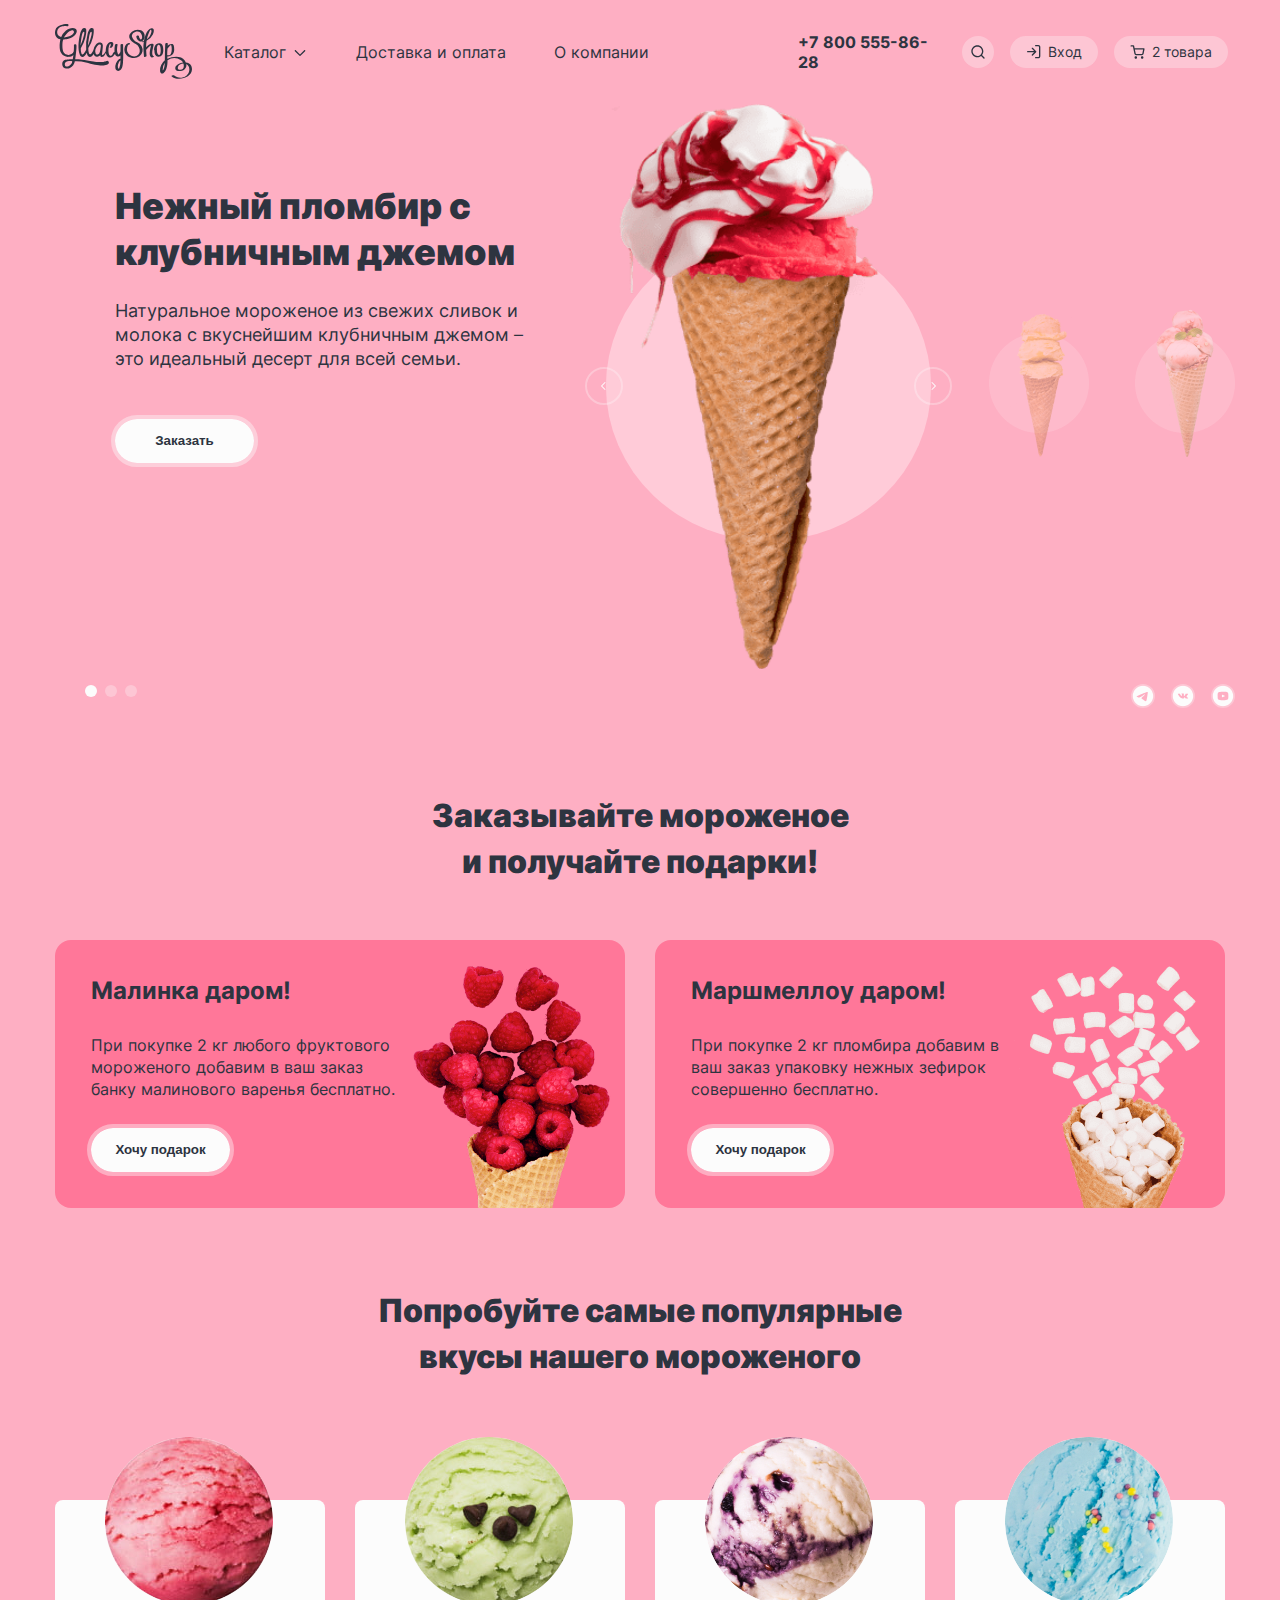
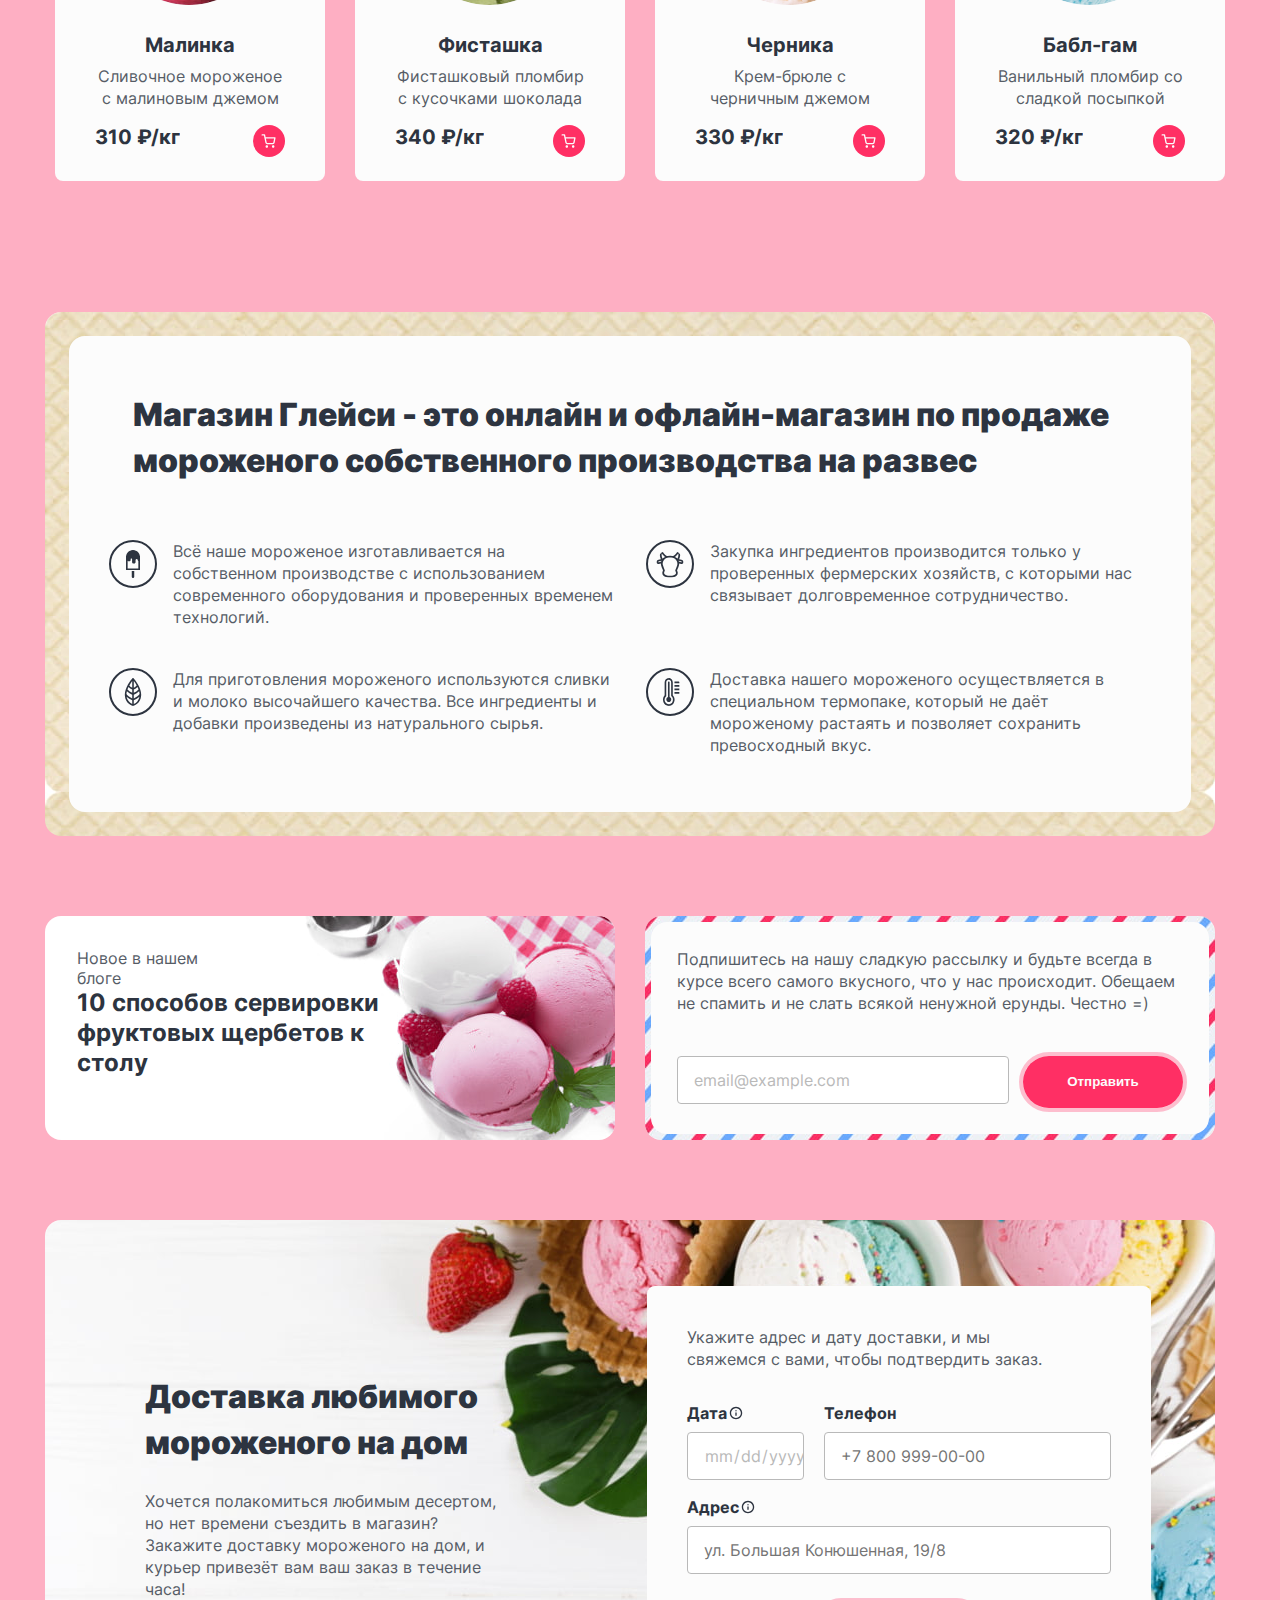
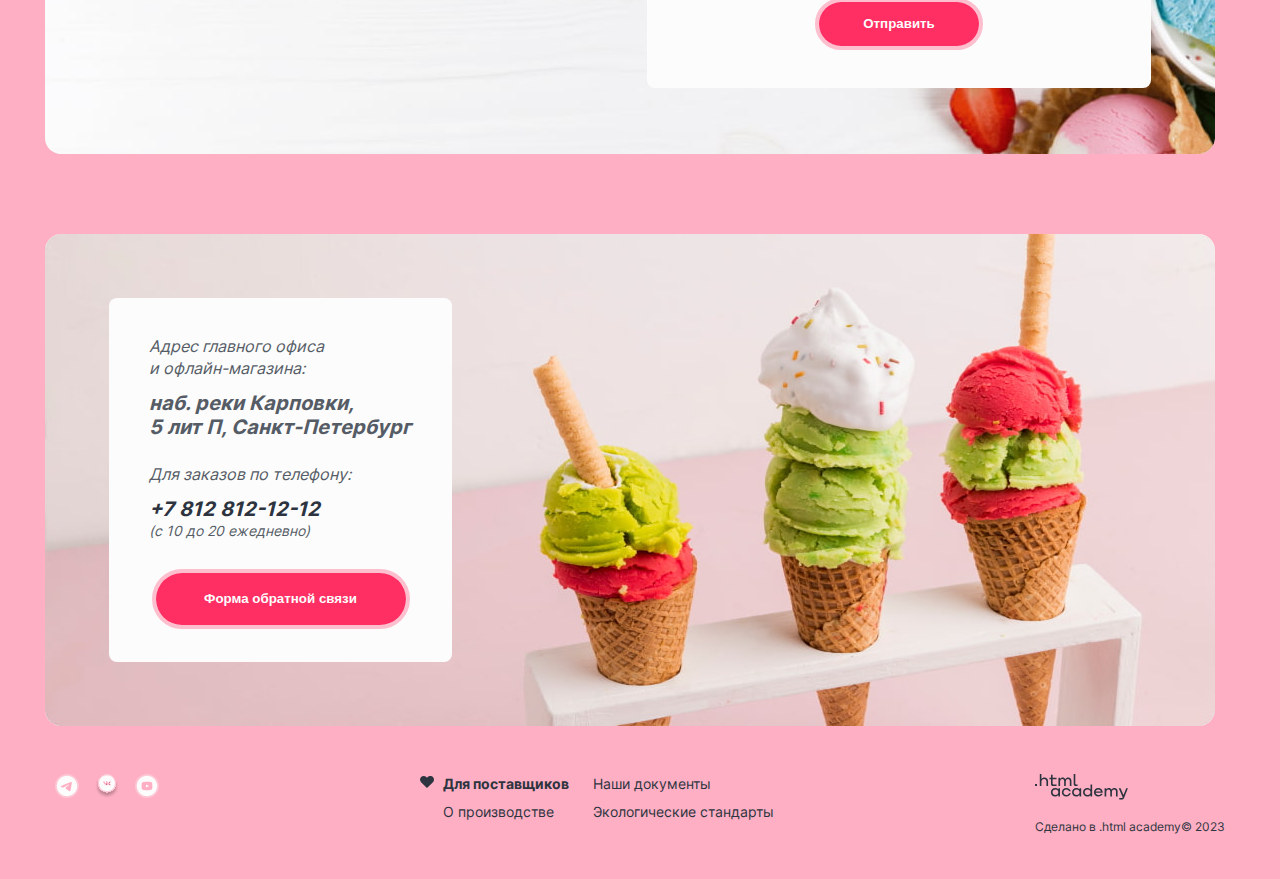
==== commit da624a1d: "fixed duplicate id" ====
--- a/index.html
+++ b/index.html
@@ -556,8 +556,7 @@
         </section>
 
         <section class="blog block-space">
-          <div class="b
-          container our-blog-block">
+          <div class="blog-container our-blog-block">
             <h2 class="visually-hidden">Наш блог</h2>
             <article class="new-in-blog">
               <p class="our-blog__title">Новое в нашем блоге</p>
@@ -638,7 +637,7 @@
                             clip-rule="evenodd" />
                         </g>
                         <defs>
-                          <clipPath id="a">
+                          <clipPath id="b">
                             <path fill="#fff" d="M0 0h14v14H0z" />
                           </clipPath>
                         </defs>
@@ -676,7 +675,7 @@
                   <h2 class="popover-title">Мы обязательно ответим вам!</h2>
                   <form class="feedback-form" action="https://echo.htmlacademy.ru/" method="post">
                     <input class="popover-input" type="text" id="first-last-name" placeholder="Имя и фамилия">
-                    <input class="popover-input" type="email" id="auth-password" placeholder="email@example.com">
+                    <input class="popover-input" type="email" id="auth-email" placeholder="email@example.com">
                     <input class="popover-input field-feedback-input-text" type="text" id="auth-question"
                       placeholder="В свободной форме">
                     <button class="button button-secondary feedback-button" type="submit">Отправить</button>
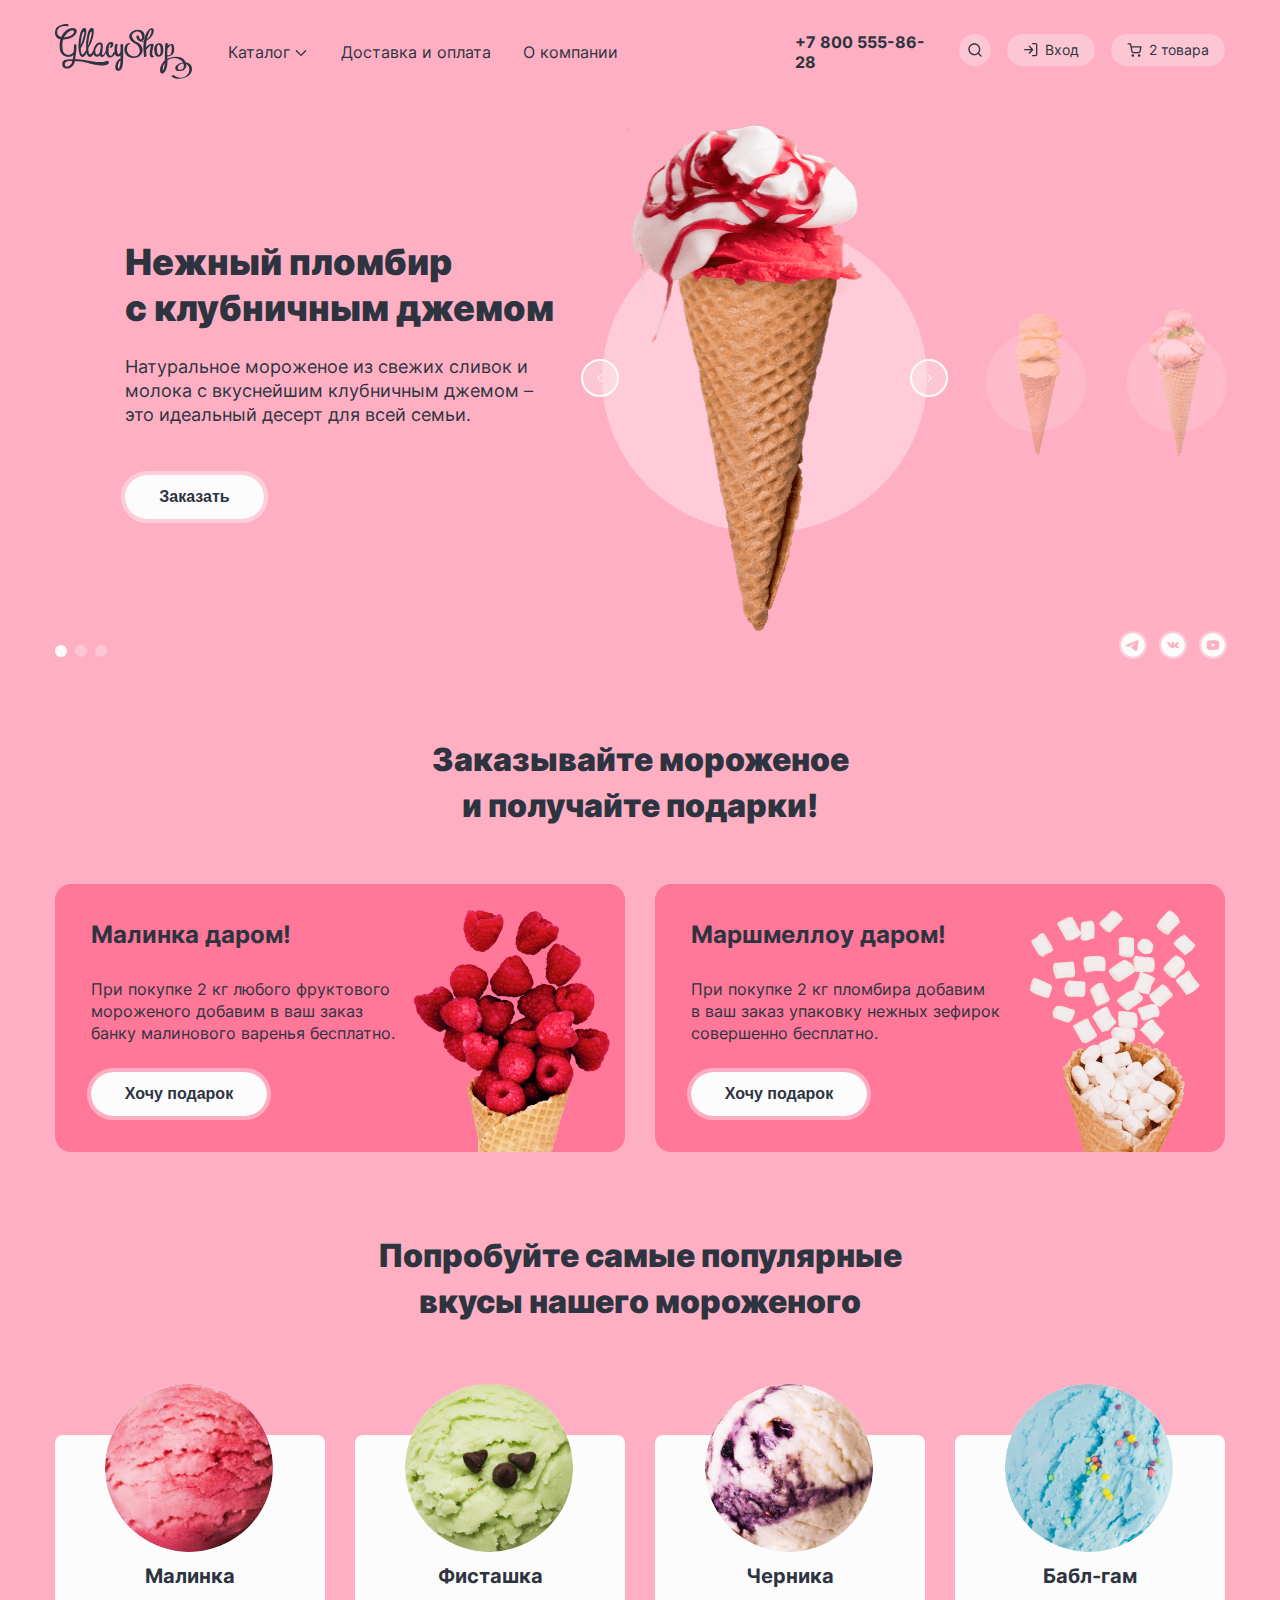
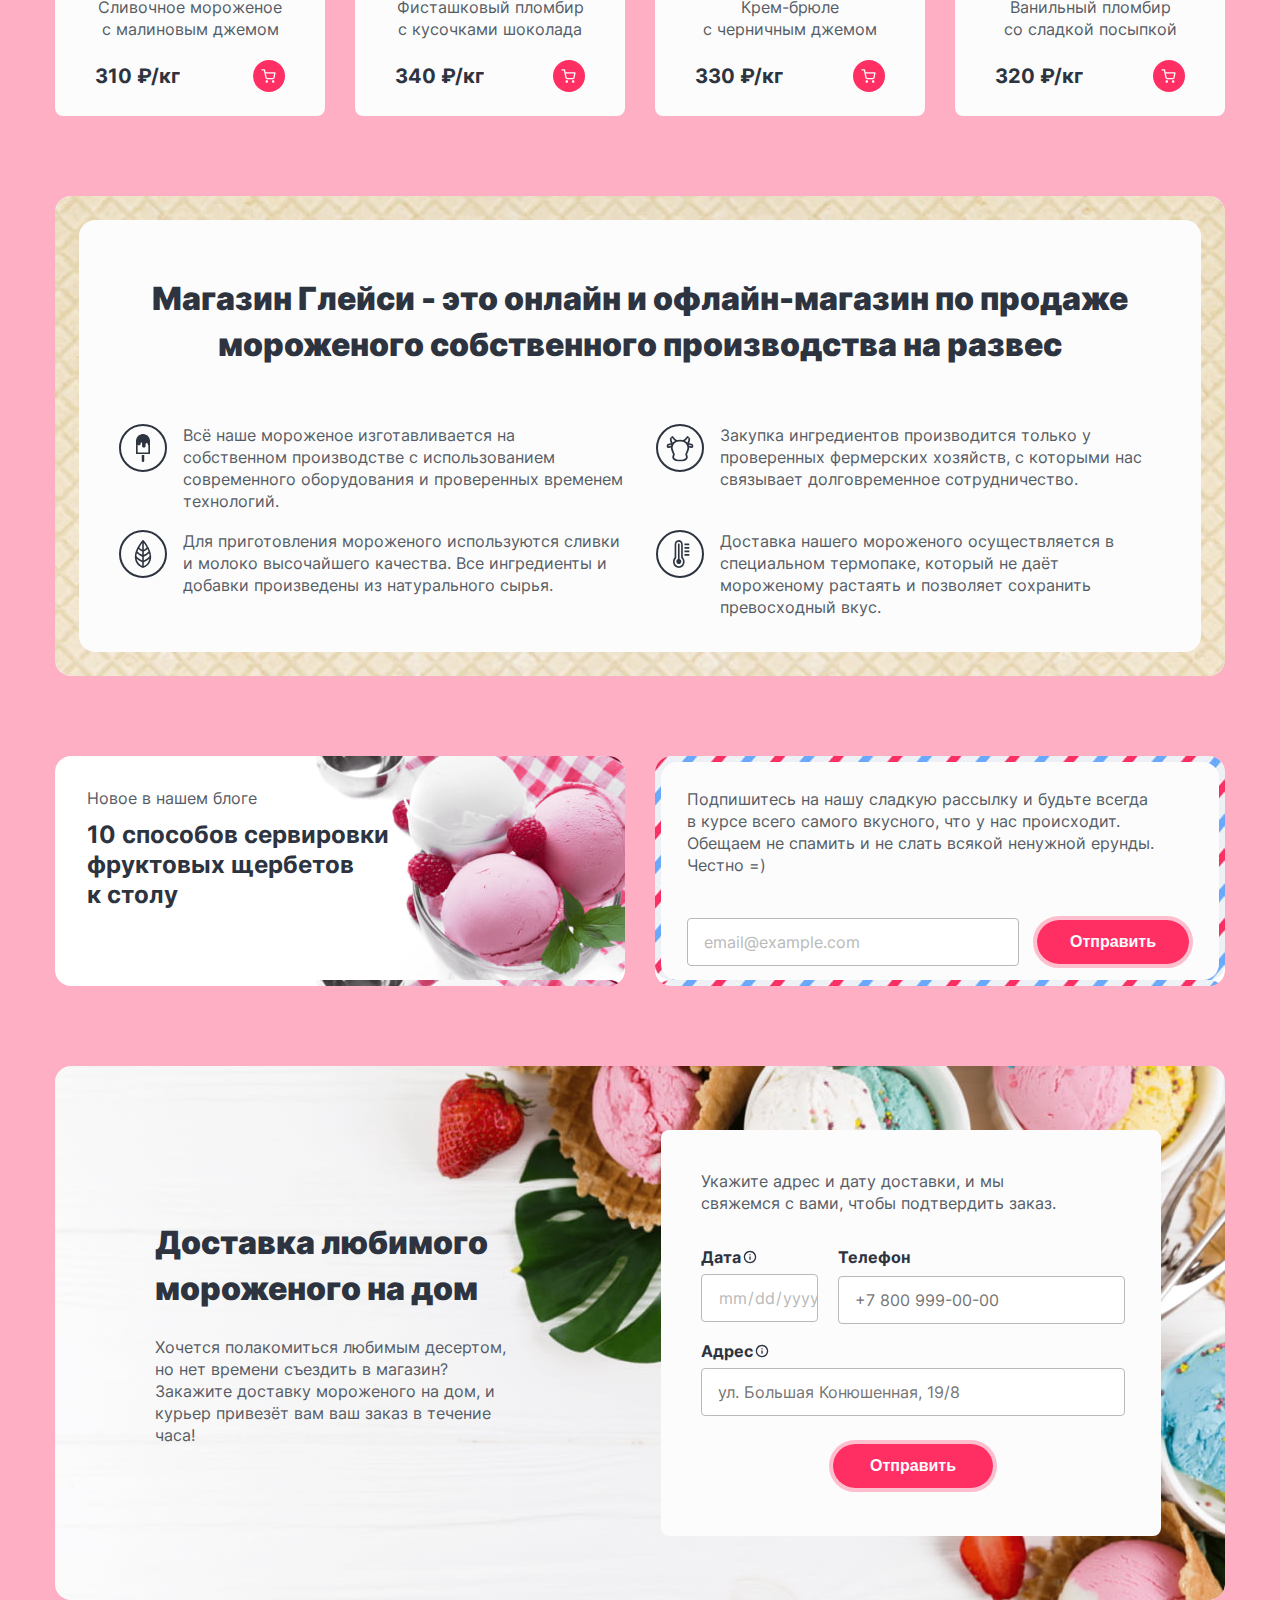
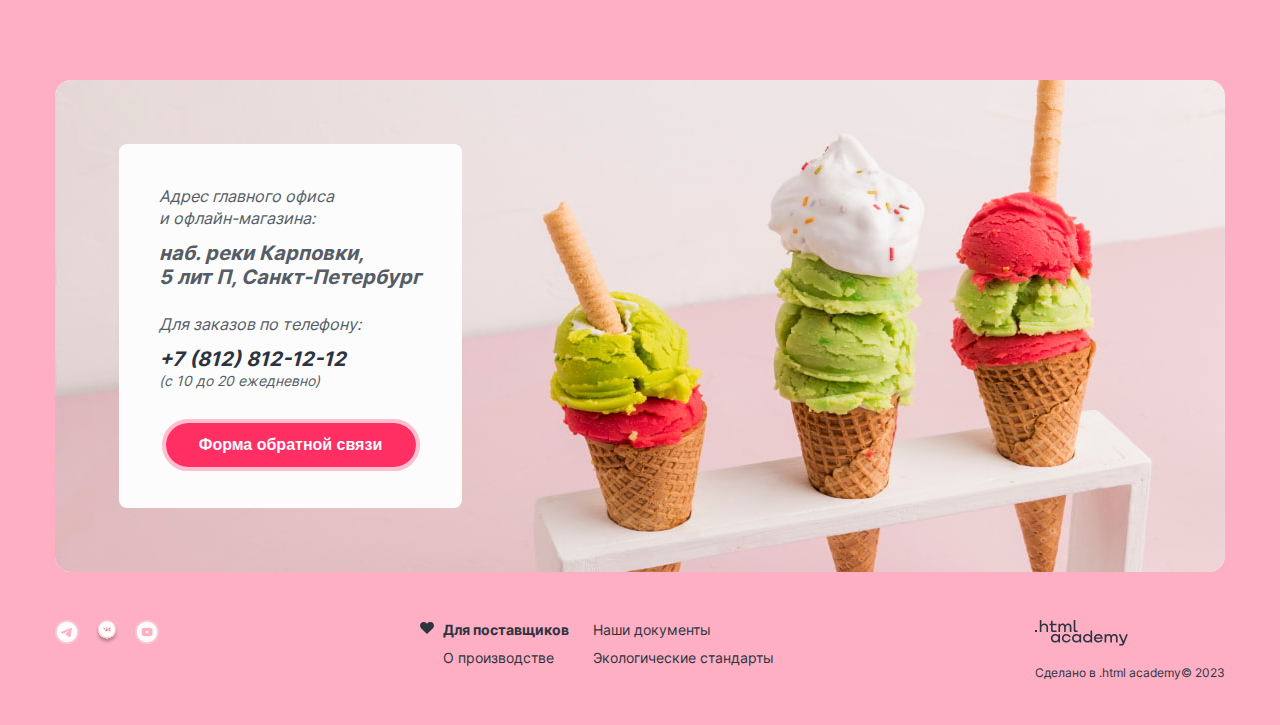
==== commit ade4749c: "update Pixel Perfect" ====
--- a/index.html
+++ b/index.html
@@ -20,8 +20,7 @@
             </a>
             <ul class="navigation-list">
               <li class="navigation-item dropdown">
-                <a class="navigation-link navigation-link-condition navigation-link-current navigation-item__catalog"
-                  href="catalog.html">Каталог</a>
+                <a class="navigation-link navigation-item__catalog" href="catalog.html">Каталог</a>
                 <div class="dropdown-content">
                   <a class="dropdown-content__first" href="#">Новинки</a>
                   <div class="dropdown-content__decoration"></div>
@@ -163,14 +162,12 @@
         <section class="slider block-space">
           <div class="slider__slide-section">
             <div class="slider-section">
-              <h2 class="slider-title">Нежный пломбир с клубничным джемом</h2>
+              <h2 class="slider-title">Нежный пломбир<br>с клубничным джемом</h2>
               <p class="slider-item__description">
                 Натуральное мороженое из свежих сливок и молока с вкуснейшим клубничным джемом – это идеальный десерт
                 для всей семьи.</p>
               <button class="main-button button" type="button">Заказать</button>
             </div>
-
-
             <div class="slider__picture-section">
               <div class="slider-wrapper">
                 <img class="slider-picture" src="images/banner-icecream-pink.png" width="327" height="507"
@@ -213,35 +210,29 @@
               </li>
             </ol>
             <ul class="social-media">
-              <li class="navigation-item">
-                <a class="social-link" href="#">
-                  <svg xmlns="http://www.w3.org/2000/svg" width="24" height="24" fill="none" viewBox="0 0 28 28">
+              <li class="social-link">
+                <a href="#">
+                  <svg xmlns="http://www.w3.org/2000/svg" width="24" height="24" viewBox="0 0 24 24">
                     <path fill="#FCFCFC" fill-rule="evenodd"
-                      d="M26 14c0 6.627-5.373 12-12 12S2 20.627 2 14 7.373 2 14 2s12 5.373 12 12Zm-11.57-3.141c-1.167.485-3.5 1.49-6.998 3.014-.568.226-.866.447-.893.663-.046.366.412.51 1.034.705.085.027.173.054.263.084.613.199 1.437.432 1.865.441.389.008.823-.152 1.302-.48 3.268-2.207 4.955-3.322 5.061-3.346.075-.017.179-.039.249.024.07.062.063.18.056.212-.046.193-1.84 1.862-2.77 2.726-.29.269-.495.46-.537.504-.094.097-.19.19-.282.279-.57.548-.996.96.024 1.632.49.323.882.59 1.273.856.427.291.853.581 1.405.943.14.092.274.187.405.28.497.355.944.673 1.496.623.32-.03.652-.331.82-1.23.397-2.126 1.179-6.73 1.36-8.628a2.1122 2.1122 0 0 0-.02-.472.5056.5056 0 0 0-.172-.325c-.143-.117-.365-.142-.465-.14-.451.008-1.143.249-4.476 1.635Z"
-                      clip-rule="evenodd" />
-                    <rect width="26" height="26" x="1" y="1" stroke="#FCFCFC" stroke-opacity=".3" stroke-width="2"
-                      rx="13" />
-                  </svg>
-                </a>
-              </li>
-              <li class="navigation-item">
-                <a class="social-link" href="#">
-                  <svg xmlns="http://www.w3.org/2000/svg" width="24" height="24" fill="none" viewBox="0 0 28 28">
+                      d="M24 12c0 6.627-5.373 12-12 12S0 18.627 0 12 5.373 0 12 0s12 5.373 12 12ZM12.43 8.859c-1.167.485-3.5 1.49-6.998 3.014-.568.226-.866.447-.893.663-.046.366.412.51 1.034.705.085.027.173.054.263.084.613.199 1.437.432 1.865.441.389.008.823-.152 1.302-.48 3.268-2.207 4.955-3.322 5.061-3.346.075-.017.179-.039.249.024.07.062.063.18.056.212-.046.193-1.84 1.862-2.77 2.726-.29.269-.495.46-.537.504-.094.097-.19.19-.282.279-.57.548-.996.96.024 1.632.49.323.882.59 1.273.856.427.291.853.581 1.405.943.14.092.274.187.405.28.497.355.944.673 1.496.623.32-.03.652-.331.82-1.23.397-2.126 1.179-6.73 1.36-8.628a2.11222 2.11222 0 0 0-.02-.472.5056.5056 0 0 0-.172-.325c-.143-.117-.365-.142-.465-.14-.451.008-1.143.249-4.476 1.635Z"
+                      clip-rule="evenodd" />
+                  </svg>
+                </a>
+              </li>
+              <li class="social-link">
+                <a href="#">
+                  <svg xmlns="http://www.w3.org/2000/svg" width="24" height="24" viewBox="0 0 24 24">
                     <path fill="#FCFCFC" fill-rule="evenodd"
-                      d="M26 14c0 6.6274-5.3726 12-12 12-6.62742 0-12-5.3726-12-12C2 7.37258 7.37258 2 14 2c6.6274 0 12 5.37258 12 12Zm-11.4116 2.9749h-.7173s-1.5826.0835-2.9763-1.1882c-1.51994-1.3872-2.86231-4.1397-2.86231-4.1397s-.07738-.1805.00668-.2677c.09449-.0981.35189-.1044.35189-.1044l1.71464-.0098s.1616.0237.2772.0981c.0953.0614.1488.1762.1488.1762s.2771.6142.6441 1.1699c.7163 1.0849 1.05 1.3222 1.2932 1.2059.3543-.1694.2481-1.5336.2481-1.5336s.0065-.4951-.1784-.7156c-.1432-.1709-.4133-.2207-.5325-.2347-.0965-.0113.0619-.2076.2671-.2957.3086-.1325.8535-.1401 1.4973-.1342.5016.0044.6459.0318.8421.0734.455.0963.4409.4048.4102 1.0706-.0091.199-.0197.4298-.0197.6964 0 .06-.002.1239-.0041.1897-.0106.341-.0228.7314.2333.8765.1313.0742.4525.0111 1.256-1.1847.3809-.5667.6665-1.2331.6665-1.2331s.0624-.1187.1593-.1697c.0992-.052.233-.036.233-.036l1.8043-.0099s.5422-.0566.63.1578c.092.2252-.2027.7509-.9398 1.612-.6954.8123-1.0357 1.1143-1.0089 1.3792.0199.1962.2411.3721.6687.72.8882.7225 1.1249 1.1019 1.1812 1.1921a.44744.44744 0 0 0 .0103.0162c.3975.5777-.4408.623-.4408.623l-1.6025.0195s-.3444.0599-.7976-.213c-.237-.1426-.4688-.3754-.6895-.5972-.3375-.3391-.6495-.6526-.9157-.5786-.4467.1242-.4326.9678-.4326.9678s.0032.1802-.0986.2761c-.1106.1045-.3273.1254-.3273.1254Z"
-                      clip-rule="evenodd" />
-                    <rect width="26" height="26" x="1" y="1" stroke="#FCFCFC" stroke-opacity=".3" stroke-width="2"
-                      rx="13" />
-                  </svg>
-                </a>
-              </li>
-              <li class="navigation-item">
-                <a class="social-link" href="#">
-                  <svg xmlns="http://www.w3.org/2000/svg" width="24" height="24" fill="none" viewBox="0 0 28 28">
+                      d="M24 12c0 6.6274-5.3726 12-12 12-6.62742 0-12-5.3726-12-12C0 5.37258 5.37258 0 12 0c6.6274 0 12 5.37258 12 12Zm-11.4116 2.9749h-.7173s-1.5826.0835-2.97631-1.1882c-1.51993-1.3872-2.8623-4.13968-2.8623-4.13968s-.07738-.18048.00668-.26772c.09449-.09809.35189-.10437.35189-.10437l1.71461-.00985s.1616.0237.27727.09809c.0953.0614.14873.17619.14873.17619s.27711.61424.64414 1.16994c.71631 1.0849 1.04999 1.3222 1.29319 1.2059.3543-.1694.2481-1.5336.2481-1.5336s.0065-.49514-.1784-.71559c-.1432-.17091-.4133-.22074-.5325-.23473-.09649-.01128.0619-.20761.2671-.2957.3086-.1325.8535-.14007 1.4973-.13422.5016.00443.6459.03184.8421.07339.455.0963.4409.40488.4102 1.07065-.0091.199-.0197.4298-.0197.6964 0 .06-.002.1239-.0041.1897-.0106.341-.0228.7314.2333.8765.1313.0742.4525.0111 1.256-1.1847.3809-.5667.6665-1.23306.6665-1.23306s.0624-.11879.1593-.16976c.0992-.05197.233-.03598.233-.03598l1.8043-.00985s.5422-.05669.63.15777c.092.22516-.2027.75088-.9398 1.61198-.6954.8123-1.0357 1.1143-1.0089 1.3792.0199.1962.2411.3721.6687.72.8882.7225 1.1249 1.1019 1.1812 1.1921a.44744.44744 0 0 0 .0103.0162c.3975.5777-.4408.623-.4408.623l-1.6025.0195s-.3444.0599-.7976-.213c-.237-.1426-.4688-.3754-.6895-.5972-.3375-.3391-.6495-.6526-.9157-.5786-.4467.1242-.4326.9678-.4326.9678s.0032.1802-.0986.2761c-.1106.1045-.3273.1254-.3273.1254Z"
+                      clip-rule="evenodd" />
+                  </svg>
+                </a>
+              </li>
+              <li class="social-link">
+                <a href="#">
+                  <svg xmlns="http://www.w3.org/2000/svg" width="24" height="24" viewBox="0 0 24 24">
                     <path fill="#FCFCFC"
-                      d="m16.0037 13.7913-2.8074-1.31c-.245-.1138-.4463.0137-.4463.2849v2.4676c0 .2712.2013.3987.4463.285l2.8062-1.3101c.2463-.1149.2462-.3024.0012-.4174ZM14 2C7.3725 2 2 7.3725 2 14s5.3725 12 12 12 12-5.3725 12-12S20.6275 2 14 2Zm0 16.875c-6.1425 0-6.25-.5537-6.25-4.875 0-4.32125.1075-4.875 6.25-4.875s6.25.55375 6.25 4.875c0 4.3213-.1075 4.875-6.25 4.875Z" />
-                    <rect width="26" height="26" x="1" y="1" stroke="#FCFCFC" stroke-opacity=".3" stroke-width="2"
-                      rx="13" />
+                      d="m14.0037 11.7913-2.8074-1.31c-.245-.1138-.4463.0137-.4463.2849v2.4676c0 .2712.2013.3987.4463.285l2.8062-1.3101c.2463-.1149.2462-.3024.0012-.4174ZM12 0C5.3725 0 0 5.3725 0 12s5.3725 12 12 12 12-5.3725 12-12S18.6275 0 12 0Zm0 16.875c-6.1425 0-6.25-.5537-6.25-4.875 0-4.32125.1075-4.875 6.25-4.875s6.25.55375 6.25 4.875c0 4.3213-.1075 4.875-6.25 4.875Z" />
                   </svg>
                 </a>
               </li>
@@ -300,35 +291,29 @@
               </li>
             </ol>
             <ul class="social-media">
-              <li class="navigation-item">
-                <a class="social-link" href="#">
-                  <svg xmlns="http://www.w3.org/2000/svg" width="24" height="24" fill="none" viewBox="0 0 28 28">
+              <li class="social-link">
+                <a href="#">
+                  <svg xmlns="http://www.w3.org/2000/svg" width="24" height="24" viewBox="0 0 24 24">
                     <path fill="#FCFCFC" fill-rule="evenodd"
-                      d="M26 14c0 6.627-5.373 12-12 12S2 20.627 2 14 7.373 2 14 2s12 5.373 12 12Zm-11.57-3.141c-1.167.485-3.5 1.49-6.998 3.014-.568.226-.866.447-.893.663-.046.366.412.51 1.034.705.085.027.173.054.263.084.613.199 1.437.432 1.865.441.389.008.823-.152 1.302-.48 3.268-2.207 4.955-3.322 5.061-3.346.075-.017.179-.039.249.024.07.062.063.18.056.212-.046.193-1.84 1.862-2.77 2.726-.29.269-.495.46-.537.504-.094.097-.19.19-.282.279-.57.548-.996.96.024 1.632.49.323.882.59 1.273.856.427.291.853.581 1.405.943.14.092.274.187.405.28.497.355.944.673 1.496.623.32-.03.652-.331.82-1.23.397-2.126 1.179-6.73 1.36-8.628a2.1122 2.1122 0 0 0-.02-.472.5056.5056 0 0 0-.172-.325c-.143-.117-.365-.142-.465-.14-.451.008-1.143.249-4.476 1.635Z"
-                      clip-rule="evenodd" />
-                    <rect width="26" height="26" x="1" y="1" stroke="#FCFCFC" stroke-opacity=".3" stroke-width="2"
-                      rx="13" />
-                  </svg>
-                </a>
-              </li>
-              <li class="navigation-item">
-                <a class="social-link" href="#">
-                  <svg xmlns="http://www.w3.org/2000/svg" width="24" height="24" fill="none" viewBox="0 0 28 28">
+                      d="M24 12c0 6.627-5.373 12-12 12S0 18.627 0 12 5.373 0 12 0s12 5.373 12 12ZM12.43 8.859c-1.167.485-3.5 1.49-6.998 3.014-.568.226-.866.447-.893.663-.046.366.412.51 1.034.705.085.027.173.054.263.084.613.199 1.437.432 1.865.441.389.008.823-.152 1.302-.48 3.268-2.207 4.955-3.322 5.061-3.346.075-.017.179-.039.249.024.07.062.063.18.056.212-.046.193-1.84 1.862-2.77 2.726-.29.269-.495.46-.537.504-.094.097-.19.19-.282.279-.57.548-.996.96.024 1.632.49.323.882.59 1.273.856.427.291.853.581 1.405.943.14.092.274.187.405.28.497.355.944.673 1.496.623.32-.03.652-.331.82-1.23.397-2.126 1.179-6.73 1.36-8.628a2.11222 2.11222 0 0 0-.02-.472.5056.5056 0 0 0-.172-.325c-.143-.117-.365-.142-.465-.14-.451.008-1.143.249-4.476 1.635Z"
+                      clip-rule="evenodd" />
+                  </svg>
+                </a>
+              </li>
+              <li class="social-link">
+                <a href="#">
+                  <svg xmlns="http://www.w3.org/2000/svg" width="24" height="24" viewBox="0 0 24 24">
                     <path fill="#FCFCFC" fill-rule="evenodd"
-                      d="M26 14c0 6.6274-5.3726 12-12 12-6.62742 0-12-5.3726-12-12C2 7.37258 7.37258 2 14 2c6.6274 0 12 5.37258 12 12Zm-11.4116 2.9749h-.7173s-1.5826.0835-2.9763-1.1882c-1.51994-1.3872-2.86231-4.1397-2.86231-4.1397s-.07738-.1805.00668-.2677c.09449-.0981.35189-.1044.35189-.1044l1.71464-.0098s.1616.0237.2772.0981c.0953.0614.1488.1762.1488.1762s.2771.6142.6441 1.1699c.7163 1.0849 1.05 1.3222 1.2932 1.2059.3543-.1694.2481-1.5336.2481-1.5336s.0065-.4951-.1784-.7156c-.1432-.1709-.4133-.2207-.5325-.2347-.0965-.0113.0619-.2076.2671-.2957.3086-.1325.8535-.1401 1.4973-.1342.5016.0044.6459.0318.8421.0734.455.0963.4409.4048.4102 1.0706-.0091.199-.0197.4298-.0197.6964 0 .06-.002.1239-.0041.1897-.0106.341-.0228.7314.2333.8765.1313.0742.4525.0111 1.256-1.1847.3809-.5667.6665-1.2331.6665-1.2331s.0624-.1187.1593-.1697c.0992-.052.233-.036.233-.036l1.8043-.0099s.5422-.0566.63.1578c.092.2252-.2027.7509-.9398 1.612-.6954.8123-1.0357 1.1143-1.0089 1.3792.0199.1962.2411.3721.6687.72.8882.7225 1.1249 1.1019 1.1812 1.1921a.44744.44744 0 0 0 .0103.0162c.3975.5777-.4408.623-.4408.623l-1.6025.0195s-.3444.0599-.7976-.213c-.237-.1426-.4688-.3754-.6895-.5972-.3375-.3391-.6495-.6526-.9157-.5786-.4467.1242-.4326.9678-.4326.9678s.0032.1802-.0986.2761c-.1106.1045-.3273.1254-.3273.1254Z"
-                      clip-rule="evenodd" />
-                    <rect width="26" height="26" x="1" y="1" stroke="#FCFCFC" stroke-opacity=".3" stroke-width="2"
-                      rx="13" />
-                  </svg>
-                </a>
-              </li>
-              <li class="navigation-item">
-                <a class="social-link" href="#">
-                  <svg xmlns="http://www.w3.org/2000/svg" width="24" height="24" fill="none" viewBox="0 0 28 28">
+                      d="M24 12c0 6.6274-5.3726 12-12 12-6.62742 0-12-5.3726-12-12C0 5.37258 5.37258 0 12 0c6.6274 0 12 5.37258 12 12Zm-11.4116 2.9749h-.7173s-1.5826.0835-2.97631-1.1882c-1.51993-1.3872-2.8623-4.13968-2.8623-4.13968s-.07738-.18048.00668-.26772c.09449-.09809.35189-.10437.35189-.10437l1.71461-.00985s.1616.0237.27727.09809c.0953.0614.14873.17619.14873.17619s.27711.61424.64414 1.16994c.71631 1.0849 1.04999 1.3222 1.29319 1.2059.3543-.1694.2481-1.5336.2481-1.5336s.0065-.49514-.1784-.71559c-.1432-.17091-.4133-.22074-.5325-.23473-.09649-.01128.0619-.20761.2671-.2957.3086-.1325.8535-.14007 1.4973-.13422.5016.00443.6459.03184.8421.07339.455.0963.4409.40488.4102 1.07065-.0091.199-.0197.4298-.0197.6964 0 .06-.002.1239-.0041.1897-.0106.341-.0228.7314.2333.8765.1313.0742.4525.0111 1.256-1.1847.3809-.5667.6665-1.23306.6665-1.23306s.0624-.11879.1593-.16976c.0992-.05197.233-.03598.233-.03598l1.8043-.00985s.5422-.05669.63.15777c.092.22516-.2027.75088-.9398 1.61198-.6954.8123-1.0357 1.1143-1.0089 1.3792.0199.1962.2411.3721.6687.72.8882.7225 1.1249 1.1019 1.1812 1.1921a.44744.44744 0 0 0 .0103.0162c.3975.5777-.4408.623-.4408.623l-1.6025.0195s-.3444.0599-.7976-.213c-.237-.1426-.4688-.3754-.6895-.5972-.3375-.3391-.6495-.6526-.9157-.5786-.4467.1242-.4326.9678-.4326.9678s.0032.1802-.0986.2761c-.1106.1045-.3273.1254-.3273.1254Z"
+                      clip-rule="evenodd" />
+                  </svg>
+                </a>
+              </li>
+              <li class="social-link">
+                <a href="#">
+                  <svg xmlns="http://www.w3.org/2000/svg" width="24" height="24" viewBox="0 0 24 24">
                     <path fill="#FCFCFC"
-                      d="m16.0037 13.7913-2.8074-1.31c-.245-.1138-.4463.0137-.4463.2849v2.4676c0 .2712.2013.3987.4463.285l2.8062-1.3101c.2463-.1149.2462-.3024.0012-.4174ZM14 2C7.3725 2 2 7.3725 2 14s5.3725 12 12 12 12-5.3725 12-12S20.6275 2 14 2Zm0 16.875c-6.1425 0-6.25-.5537-6.25-4.875 0-4.32125.1075-4.875 6.25-4.875s6.25.55375 6.25 4.875c0 4.3213-.1075 4.875-6.25 4.875Z" />
-                    <rect width="26" height="26" x="1" y="1" stroke="#FCFCFC" stroke-opacity=".3" stroke-width="2"
-                      rx="13" />
+                      d="m14.0037 11.7913-2.8074-1.31c-.245-.1138-.4463.0137-.4463.2849v2.4676c0 .2712.2013.3987.4463.285l2.8062-1.3101c.2463-.1149.2462-.3024.0012-.4174ZM12 0C5.3725 0 0 5.3725 0 12s5.3725 12 12 12 12-5.3725 12-12S18.6275 0 12 0Zm0 16.875c-6.1425 0-6.25-.5537-6.25-4.875 0-4.32125.1075-4.875 6.25-4.875s6.25.55375 6.25 4.875c0 4.3213-.1075 4.875-6.25 4.875Z" />
                   </svg>
                 </a>
               </li>
@@ -382,40 +367,34 @@
               <li class="pagination-button">
                 <a href="#"></a>
               </li>
-              <li class="pagination-button">
+              <li class="pagination-button-current pagination-button">
                 <a href="#"></a>
               </li>
             </ol>
             <ul class="social-media">
-              <li class="navigation-item">
-                <a class="social-link" href="#">
-                  <svg xmlns="http://www.w3.org/2000/svg" width="24" height="24" fill="none" viewBox="0 0 28 28">
+              <li class="social-link">
+                <a href="#">
+                  <svg xmlns="http://www.w3.org/2000/svg" width="24" height="24" viewBox="0 0 24 24">
                     <path fill="#FCFCFC" fill-rule="evenodd"
-                      d="M26 14c0 6.627-5.373 12-12 12S2 20.627 2 14 7.373 2 14 2s12 5.373 12 12Zm-11.57-3.141c-1.167.485-3.5 1.49-6.998 3.014-.568.226-.866.447-.893.663-.046.366.412.51 1.034.705.085.027.173.054.263.084.613.199 1.437.432 1.865.441.389.008.823-.152 1.302-.48 3.268-2.207 4.955-3.322 5.061-3.346.075-.017.179-.039.249.024.07.062.063.18.056.212-.046.193-1.84 1.862-2.77 2.726-.29.269-.495.46-.537.504-.094.097-.19.19-.282.279-.57.548-.996.96.024 1.632.49.323.882.59 1.273.856.427.291.853.581 1.405.943.14.092.274.187.405.28.497.355.944.673 1.496.623.32-.03.652-.331.82-1.23.397-2.126 1.179-6.73 1.36-8.628a2.1122 2.1122 0 0 0-.02-.472.5056.5056 0 0 0-.172-.325c-.143-.117-.365-.142-.465-.14-.451.008-1.143.249-4.476 1.635Z"
-                      clip-rule="evenodd" />
-                    <rect width="26" height="26" x="1" y="1" stroke="#FCFCFC" stroke-opacity=".3" stroke-width="2"
-                      rx="13" />
-                  </svg>
-                </a>
-              </li>
-              <li class="navigation-item">
-                <a class="social-link" href="#">
-                  <svg xmlns="http://www.w3.org/2000/svg" width="24" height="24" fill="none" viewBox="0 0 28 28">
+                      d="M24 12c0 6.627-5.373 12-12 12S0 18.627 0 12 5.373 0 12 0s12 5.373 12 12ZM12.43 8.859c-1.167.485-3.5 1.49-6.998 3.014-.568.226-.866.447-.893.663-.046.366.412.51 1.034.705.085.027.173.054.263.084.613.199 1.437.432 1.865.441.389.008.823-.152 1.302-.48 3.268-2.207 4.955-3.322 5.061-3.346.075-.017.179-.039.249.024.07.062.063.18.056.212-.046.193-1.84 1.862-2.77 2.726-.29.269-.495.46-.537.504-.094.097-.19.19-.282.279-.57.548-.996.96.024 1.632.49.323.882.59 1.273.856.427.291.853.581 1.405.943.14.092.274.187.405.28.497.355.944.673 1.496.623.32-.03.652-.331.82-1.23.397-2.126 1.179-6.73 1.36-8.628a2.11222 2.11222 0 0 0-.02-.472.5056.5056 0 0 0-.172-.325c-.143-.117-.365-.142-.465-.14-.451.008-1.143.249-4.476 1.635Z"
+                      clip-rule="evenodd" />
+                  </svg>
+                </a>
+              </li>
+              <li class="social-link">
+                <a href="#">
+                  <svg xmlns="http://www.w3.org/2000/svg" width="24" height="24" viewBox="0 0 24 24">
                     <path fill="#FCFCFC" fill-rule="evenodd"
-                      d="M26 14c0 6.6274-5.3726 12-12 12-6.62742 0-12-5.3726-12-12C2 7.37258 7.37258 2 14 2c6.6274 0 12 5.37258 12 12Zm-11.4116 2.9749h-.7173s-1.5826.0835-2.9763-1.1882c-1.51994-1.3872-2.86231-4.1397-2.86231-4.1397s-.07738-.1805.00668-.2677c.09449-.0981.35189-.1044.35189-.1044l1.71464-.0098s.1616.0237.2772.0981c.0953.0614.1488.1762.1488.1762s.2771.6142.6441 1.1699c.7163 1.0849 1.05 1.3222 1.2932 1.2059.3543-.1694.2481-1.5336.2481-1.5336s.0065-.4951-.1784-.7156c-.1432-.1709-.4133-.2207-.5325-.2347-.0965-.0113.0619-.2076.2671-.2957.3086-.1325.8535-.1401 1.4973-.1342.5016.0044.6459.0318.8421.0734.455.0963.4409.4048.4102 1.0706-.0091.199-.0197.4298-.0197.6964 0 .06-.002.1239-.0041.1897-.0106.341-.0228.7314.2333.8765.1313.0742.4525.0111 1.256-1.1847.3809-.5667.6665-1.2331.6665-1.2331s.0624-.1187.1593-.1697c.0992-.052.233-.036.233-.036l1.8043-.0099s.5422-.0566.63.1578c.092.2252-.2027.7509-.9398 1.612-.6954.8123-1.0357 1.1143-1.0089 1.3792.0199.1962.2411.3721.6687.72.8882.7225 1.1249 1.1019 1.1812 1.1921a.44744.44744 0 0 0 .0103.0162c.3975.5777-.4408.623-.4408.623l-1.6025.0195s-.3444.0599-.7976-.213c-.237-.1426-.4688-.3754-.6895-.5972-.3375-.3391-.6495-.6526-.9157-.5786-.4467.1242-.4326.9678-.4326.9678s.0032.1802-.0986.2761c-.1106.1045-.3273.1254-.3273.1254Z"
-                      clip-rule="evenodd" />
-                    <rect width="26" height="26" x="1" y="1" stroke="#FCFCFC" stroke-opacity=".3" stroke-width="2"
-                      rx="13" />
-                  </svg>
-                </a>
-              </li>
-              <li class="navigation-item">
-                <a class="social-link" href="#">
-                  <svg xmlns="http://www.w3.org/2000/svg" width="24" height="24" fill="none" viewBox="0 0 28 28">
+                      d="M24 12c0 6.6274-5.3726 12-12 12-6.62742 0-12-5.3726-12-12C0 5.37258 5.37258 0 12 0c6.6274 0 12 5.37258 12 12Zm-11.4116 2.9749h-.7173s-1.5826.0835-2.97631-1.1882c-1.51993-1.3872-2.8623-4.13968-2.8623-4.13968s-.07738-.18048.00668-.26772c.09449-.09809.35189-.10437.35189-.10437l1.71461-.00985s.1616.0237.27727.09809c.0953.0614.14873.17619.14873.17619s.27711.61424.64414 1.16994c.71631 1.0849 1.04999 1.3222 1.29319 1.2059.3543-.1694.2481-1.5336.2481-1.5336s.0065-.49514-.1784-.71559c-.1432-.17091-.4133-.22074-.5325-.23473-.09649-.01128.0619-.20761.2671-.2957.3086-.1325.8535-.14007 1.4973-.13422.5016.00443.6459.03184.8421.07339.455.0963.4409.40488.4102 1.07065-.0091.199-.0197.4298-.0197.6964 0 .06-.002.1239-.0041.1897-.0106.341-.0228.7314.2333.8765.1313.0742.4525.0111 1.256-1.1847.3809-.5667.6665-1.23306.6665-1.23306s.0624-.11879.1593-.16976c.0992-.05197.233-.03598.233-.03598l1.8043-.00985s.5422-.05669.63.15777c.092.22516-.2027.75088-.9398 1.61198-.6954.8123-1.0357 1.1143-1.0089 1.3792.0199.1962.2411.3721.6687.72.8882.7225 1.1249 1.1019 1.1812 1.1921a.44744.44744 0 0 0 .0103.0162c.3975.5777-.4408.623-.4408.623l-1.6025.0195s-.3444.0599-.7976-.213c-.237-.1426-.4688-.3754-.6895-.5972-.3375-.3391-.6495-.6526-.9157-.5786-.4467.1242-.4326.9678-.4326.9678s.0032.1802-.0986.2761c-.1106.1045-.3273.1254-.3273.1254Z"
+                      clip-rule="evenodd" />
+                  </svg>
+                </a>
+              </li>
+              <li class="social-link">
+                <a href="#">
+                  <svg xmlns="http://www.w3.org/2000/svg" width="24" height="24" viewBox="0 0 24 24">
                     <path fill="#FCFCFC"
-                      d="m16.0037 13.7913-2.8074-1.31c-.245-.1138-.4463.0137-.4463.2849v2.4676c0 .2712.2013.3987.4463.285l2.8062-1.3101c.2463-.1149.2462-.3024.0012-.4174ZM14 2C7.3725 2 2 7.3725 2 14s5.3725 12 12 12 12-5.3725 12-12S20.6275 2 14 2Zm0 16.875c-6.1425 0-6.25-.5537-6.25-4.875 0-4.32125.1075-4.875 6.25-4.875s6.25.55375 6.25 4.875c0 4.3213-.1075 4.875-6.25 4.875Z" />
-                    <rect width="26" height="26" x="1" y="1" stroke="#FCFCFC" stroke-opacity=".3" stroke-width="2"
-                      rx="13" />
+                      d="m14.0037 11.7913-2.8074-1.31c-.245-.1138-.4463.0137-.4463.2849v2.4676c0 .2712.2013.3987.4463.285l2.8062-1.3101c.2463-.1149.2462-.3024.0012-.4174ZM12 0C5.3725 0 0 5.3725 0 12s5.3725 12 12 12 12-5.3725 12-12S18.6275 0 12 0Zm0 16.875c-6.1425 0-6.25-.5537-6.25-4.875 0-4.32125.1075-4.875 6.25-4.875s6.25.55375 6.25 4.875c0 4.3213-.1075 4.875-6.25 4.875Z" />
                   </svg>
                 </a>
               </li>
@@ -423,7 +402,7 @@
           </div>
         </section>
 
-        <section class="offer block-space">
+        <section class="offer">
           <h2 class="offer-title">Заказывайте мороженое и получайте подарки!</h2>
           <div class="offer-block">
             <div class="offer__single-block">
@@ -433,7 +412,7 @@
                   ваш заказ банку
                   малинового варенья
                   бесплатно.</p>
-                <button class="main-button button" type="button">Хочу подарок</button>
+                <button class="main-button button offer__button" type="button">Хочу подарок</button>
               </article>
               <img class="offer-image" src="images/raspberry-in-the-cone.png" width="219" height="268"
                 alt="Малина в рожке.">
@@ -441,10 +420,10 @@
             <div class="offer__single-block">
               <article class="offer__item">
                 <h3>Маршмеллоу даром!</h3>
-                <p>При покупке 2 кг пломбира добавим в ваш заказ упаковку нежных зефирок
+                <p>При покупке 2 кг пломбира добавим<br>в ваш заказ упаковку нежных зефирок
                   совершенно бесплатно.
                 </p>
-                <button class="main-button button" type="button">Хочу подарок</button>
+                <button class="main-button button offer__button" type="button">Хочу подарок</button>
               </article>
               <img class="offer-image" src="images/marsmellow-in-the-cone.png" width="219" height="268"
                 alt="Зефирки в рожке.">
@@ -461,7 +440,7 @@
                   alt="Сливочное мороженое с малиновым джемом.">
                 <div class="product-card">
                   <h3 class="product-card__description">Малинка</h3>
-                  <p>Сливочное мороженое с малиновым джемом</p>
+                  <p class="product-card__specification">Сливочное мороженое с малиновым джемом</p>
                   <div class="product-card__price">
                     <p class="product-card__description">310 ₽/кг</p>
                     <button class="add-to-cart" type="submit"></button>
@@ -475,7 +454,7 @@
                   alt="Фисташковый пломбир с кусочками шоколада.">
                 <div class="product-card">
                   <h3 class="product-card__description">Фисташка</h3>
-                  <p>Фисташковый пломбир с кусочками шоколада</p>
+                  <p class="product-card__specification">Фисташковый пломбир с кусочками шоколада</p>
                   <div class="product-card__price">
                     <p class="product-card__description">340 ₽/кг</p>
                     <button class="add-to-cart" type="submit"></button>
@@ -489,7 +468,7 @@
                   alt="Крем-брюле мороженое с черничным джемом.">
                 <div class="product-card">
                   <h3 class="product-card__description">Черника</h3>
-                  <p>Крем-брюле с черничным джемом</p>
+                  <p class="product-card__specification">Крем-брюле<br>с черничным джемом</p>
                   <div class="product-card__price">
                     <p class="product-card__description">330 ₽/кг</p>
                     <button class="add-to-cart" type="submit"></button>
@@ -503,7 +482,7 @@
                   alt="Ванильный пломбир со сладкой посыпкой.">
                 <div class="product-card">
                   <h3 class="product-card__description">Бабл-гам</h3>
-                  <p>Ванильный пломбир со сладкой посыпкой</p>
+                  <p class="product-card__specification">Ванильный пломбир<br>со сладкой посыпкой</p>
                   <div class="product-card__price">
                     <p class="product-card__description">320 ₽/кг</p>
                     <button class="add-to-cart" type="submit"></button>
@@ -560,19 +539,19 @@
             <h2 class="visually-hidden">Наш блог</h2>
             <article class="new-in-blog">
               <p class="our-blog__title">Новое в нашем блоге</p>
-              <a class="our-blog__description" href=" #">10 способов сервировки фруктовых щербетов к столу</a>
+              <a class="our-blog__description" href=" #">10 способов сервировки фруктовых щербетов<br>к столу</a>
             </article>
           </div>
           <div class="blog-container subscription-block">
             <div class="subscription-block__background">
               <p class="subscription-title">
-                Подпишитесь на нашу сладкую рассылку и будьте всегда в курсе всего самого вкусного, что у нас
+                Подпишитесь на нашу сладкую рассылку и будьте всегда<br>в курсе всего самого вкусного, что у нас
                 происходит. Обещаем не спамить и не слать всякой ненужной ерунды. Честно =)
               </p>
               <form class="subscription-form" action="https://echo.htmlacademy.ru/" method="get">
                 <input class="subscription-input field" placeholder="email@example.com" name="email-subscribed"
                   type="email">
-                <button class="button-secondary button" type="submit" name="email-subscription">
+                <button class="button-secondary button subscription-button" type="submit" name="email-subscription">
                   Отправить
                 </button>
               </form>
@@ -662,7 +641,7 @@
               <p class="contacts-address-details contacts-address-padding">наб. реки Карповки,<br> 5 лит П,
                 Санкт-Петербург</p>
               <p class="contacts-address__title">Для заказов по телефону:</p>
-              <a class="contacts-phone" href="tel:+78005558628">+7 812 812-12-12</a>
+              <a class="contacts-phone" href="tel:+78005558628">+7 (812) 812-12-12</a>
               <p class="contacts-schedule-details">(с 10 до 20 ежедневно)</p>
             </address>
             <button class="button-secondary button wide-button" type="button">Форма обратной связи</button>
--- a/styles/styles.css
+++ b/styles/styles.css
@@ -61,6 +61,8 @@
 }
 
 ol {
+  margin: 0;
+  padding: 0;
   list-style: none;
 }
 
@@ -93,11 +95,15 @@
 .main-button {
   width: 139px;
   height: 44px;
+  padding: 12px 32px;
+  font-size: 16px;
+  font-weight: 700;
   color: var(--extra-dark);
   background-color: var(--white);
   border: none;
   outline: 4px solid rgb(252, 252, 252, 0.4);
   text-align: center;
+  box-sizing: border-box;
 }
 
 .main-button:hover {
@@ -145,6 +151,10 @@
 
 .wide-button {
   width: 250px;
+  height: 44px;
+  font-size: 16px;
+  padding: 12px 32px;
+
 }
 
 .block-center {
@@ -170,6 +180,7 @@
 .navigation {
   margin-top: 24px;
   margin-bottom: 24px;
+  justify-content: space-between;
 }
 
 .navigation-logo {
@@ -180,7 +191,8 @@
 }
 
 .navigation-list {
-  width: 590px;
+  line-height: 20px;
+  max-width: 469px;
   list-style: none;
   display: flex;
   flex-wrap: wrap;
@@ -189,12 +201,16 @@
   padding: 0;
 }
 
+.navigation-list .navigation-item {
+  min-height: 36px;
+}
+
 .navigation-link {
   position: relative;
   line-height: 20px;
   color: var(--extra-dark);
   text-decoration: none;
-  padding: 6px 16px 6px 16px;
+  padding: 8px 16px;
   display: block;
   text-align: center;
 }
@@ -218,11 +234,15 @@
 .navigation-user__link {
   background-color: var(--light-pink);
   border-radius: 27px;
-}
-
-.navigation-item {
+  height: 32px;
+  box-sizing: border-box;
+  padding: 6px 16px;
+}
+
+.navigation-user .navigation-item {
   margin-right: 16px;
   position: relative;
+  color: var(--extra-dark);
 }
 
 .navigation-item__catalog {
@@ -230,7 +250,9 @@
   background-repeat: no-repeat;
   background-size: 16px 16px;
   background-position: center right 16px;
-  padding-right: 38px;
+  padding-right: 32px;
+  width: 117px;
+  box-sizing: border-box;
 }
 
 .navigation-item:last-child {
@@ -252,10 +274,6 @@
   font-size: 14px;
 }
 
-.navigation-user__search {
-  padding: 8px 8px;
-}
-
 .navigation-link-login .navigation-icon {
   right: auto;
   left: 16px;
@@ -265,6 +283,7 @@
 .navigation-user {
   max-width: 382px;
   margin-left: auto;
+  justify-content: flex-end;
 }
 
 .navigation-user .navigation-link {
@@ -368,24 +387,27 @@
   color: var(--extra-dark);
   display: flex;
   flex-direction: column;
+  width: 1170px;
+  height: 554px;
 }
 
 .slider__slide-section {
   display: flex;
-  align-items: center;
+  height: 554px;
 }
 
 .slider-section {
-  margin-left: 70px;
-  margin-bottom: 126px;
   display: flex;
   flex-direction: column;
   justify-content: flex-start;
+  padding-left: 70px;
+  padding-top: 136px;
+  margin-right: 27px;
 }
 
 .slider-title {
   font-size: 36px;
-  width: 470px;
+  width: 429px;
   margin-bottom: 24px;
 }
 
@@ -402,18 +424,16 @@
   background-size: 327px 312px;
   background-position: center;
   display: block;
-  width: 100%;
-  height: auto;
 }
 
 .slider__picture-section {
   display: flex;
-  align-items: center;
 }
 
 .slider-wrapper {
   position: relative;
   min-width: 367px;
+  margin-top: 21px;
   display: flex;
   justify-content: center;
 }
@@ -427,6 +447,11 @@
   justify-content: space-between;
 }
 
+.slider-preview {
+  display: flex;
+  margin-top: 204px;
+}
+
 .slider-button {
   box-sizing: border-box;
   width: 38px;
@@ -434,7 +459,8 @@
   cursor: pointer;
   border-radius: 26px;
   color: var(--white);
-  border: 2px solid rgba(252, 252, 252, 0.3);
+  border: 2px solid var(--white);
+  background-color: rgba(252, 252, 252, 0.3);
   padding: 11px 11px;
   display: flex;
   align-items: center;
@@ -464,10 +490,11 @@
   display: flex;
   justify-content: space-between;
   align-items: flex-end;
+  height: 26px;
 }
 
 .slider2 {
-  margin-left: 37px;
+  margin-left: 38px;
 }
 
 .slider3 {
@@ -477,17 +504,28 @@
 .social-media {
   list-style: none;
   display: flex;
-}
+  flex-wrap: wrap;
+}
+
 
 .social-link {
   width: 24px;
   height: 24px;
   border-radius: 50%;
-  fill: #FCFCFC4D;
+  margin-right: 16px;
+}
+
+.social-link svg {
+  outline: 2px solid rgb(252, 252, 252, 0.4);
+  border-radius: 50%;
+}
+
+.social-link:last-child {
+  margin-right: 0;
 }
 
 .social-link:hover {
-  fill: var(--extra-dark);
+  background-color: var(--extra-dark);
 }
 
 .social-link:focus {
@@ -531,9 +569,11 @@
 
 .offer {
   display: flex;
+  flex-wrap: wrap;
   flex-direction: column;
   align-items: center;
   color: var(--extra-dark);
+  margin-bottom: 81px;
 }
 
 .offer-title {
@@ -545,6 +585,8 @@
 
 .offer-block {
   display: flex;
+  flex-wrap: wrap;
+  width: 1170px;
 }
 
 .offer__single-block {
@@ -555,7 +597,7 @@
   width: 570px;
 }
 
-.offer__single-block:last-child {
+.offer-block .offer__single-block:nth-child(2n) {
   margin-right: 0;
 }
 
@@ -567,23 +609,29 @@
   justify-content: space-between;
 }
 
+.offer__button {
+  width: 176px;
+}
+
 .popular {
   display: flex;
   flex-direction: column;
   align-items: center;
+  width: 1170px;
 }
 
 .popular-title {
   width: 527px;
   font-size: 32px;
   text-align: center;
-  margin-bottom: 120px;
+  margin-bottom: 110px;
   overflow: hidden;
   text-overflow: ellipsis;
 }
 
 .popular-block {
   display: flex;
+  flex-wrap: wrap;
 }
 
 .cards {
@@ -593,14 +641,18 @@
   margin-right: 30px;
 }
 
-.cards:last-child {
+.popular-block .cards {
+  min-height: 281px;
+}
+
+.cards:nth-child(4n) {
   margin-right: 0;
 }
 
 .card-background {
   background-color: var(--white);
   width: 270px;
-  height: 281px;
+  min-height: 281px;
   border-radius: 8px;
   display: flex;
   position: relative;
@@ -611,12 +663,13 @@
 .product-card__image {
   border-radius: 50%;
   position: absolute;
-  bottom: 176px;
+  bottom: 164px;
   left: 50px;
 }
 
 .product-card {
   width: 190px;
+  min-height: 76px;
   padding: 40px;
   padding-bottom: 24px;
   padding-top: 0;
@@ -626,16 +679,21 @@
   font-weight: 700;
   font-size: 20px;
   line-height: 24px;
-  color: var(--extra-dark);
-  padding-bottom: 8px;
+  max-width: 190px;
+  color: var(--extra-dark);
   overflow: hidden;
   text-overflow: ellipsis;
 }
 
+.product-card__specification {
+  padding-top: 8px;
+  margin-bottom: 20px;
+}
+
 .product-card__price {
   display: flex;
   justify-content: space-between;
-  margin-top: 16px;
+  align-items: center;
 }
 
 .add-to-cart {
@@ -675,8 +733,9 @@
   align-items: center;
   justify-content: center;
   width: 1170px;
-  height: auto;
+  min-height: auto;
   padding: 24px 0;
+  box-sizing: border-box;
 }
 
 .advantages__background {
@@ -695,6 +754,7 @@
   font-size: 32px;
   margin-bottom: 56px;
   margin-top: 56px;
+  text-align: center;
 }
 
 .advantages-list {
@@ -703,6 +763,7 @@
   column-gap: 32px;
   row-gap: 40px;
   margin-bottom: 56px;
+  box-sizing: border-box;
 }
 
 .advantages-item {
@@ -721,24 +782,30 @@
 
 .advantages-description {
   width: 440px;
-  min-height: 66px;
+  max-height: 66px;
   text-overflow: ellipsis;
 }
 
 .blog {
   display: flex;
+  flex-wrap: wrap;
+  width: 1170px;
 }
 
 .blog-container {
   min-width: 570px;
   min-height: 224px;
   border-radius: 16px;
+  margin-right: 30px;
+}
+
+.blog-container:nth-child(2n) {
+  margin-right: 0;
 }
 
 .our-blog-block {
   background-image: url(../images/trio-icecream.jpg);
   background-color: var(--white);
-  margin-right: 30px;
 }
 
 .new-in-blog {
@@ -760,7 +827,8 @@
 
 .our-blog__title {
   line-height: 20px;
-  width: 137px;
+  max-width: 303px;
+  padding-bottom: 12px;
   overflow: hidden;
   text-overflow: ellipsis;
 }
@@ -783,6 +851,7 @@
 
 .subscription-form {
   display: flex;
+  align-items: center;
 }
 
 .subscription-title {
@@ -793,7 +862,7 @@
 .subscription-input {
   width: 332px;
   height: 48px;
-  margin-right: 14px;
+  margin-right: 18px;
 }
 
 .subscription-input::placeholder {
@@ -802,9 +871,15 @@
   font-size: 16px;
 }
 
+.subscription-button {
+  height: 44px;
+  width: 152px;
+  font-size: 16px;
+}
+
 .delivery {
   width: 1170px;
-  height: 534px;
+  min-height: 534px;
   border-radius: 16px;
   background-image: url(../images/icecream-on-table.jpg);
   background-color: var(--white);
@@ -833,6 +908,8 @@
   padding: 40px 40px 42px 40px;
   margin: 64px;
   box-sizing: border-box;
+  width: 500px;
+  min-height: 406px;
 }
 
 .delivery-form-grid {
@@ -861,6 +938,7 @@
   min-width: 152px;
   height: 44px;
   margin-top: 12px;
+  font-size: 16px;
 }
 
 .delivery__field-group {
@@ -929,9 +1007,13 @@
   margin-bottom: 8px;
 }
 
+.form-label {
+  height: 20px;
+}
+
 .contacts {
   width: 1170px;
-  height: 492px;
+  min-height: 492px;
   background-image: url(../images/trio-cones-icecream.jpg);
   background-color: var(--white);
   border-radius: 16px;
@@ -941,7 +1023,7 @@
 
 .contacts-info {
   width: 343px;
-  height: 364px;
+  min-height: 364px;
   background-color: var(--white);
   border-radius: 8px;
   margin: 64px;
@@ -971,6 +1053,7 @@
   font-weight: 700;
   font-size: 20px;
   line-height: 24px;
+  max-width: 260px;
   color: var(--extra-dark);
   text-decoration: none;
 }
@@ -979,6 +1062,7 @@
   font-size: 14px;
   line-height: 20px;
   margin-bottom: 32px;
+  max-width: 263px;
 }
 
 .footer {
@@ -1059,6 +1143,7 @@
   margin-right: 8px;
   position: relative;
   padding-right: 20px;
+  max-width: 175px;
 }
 
 .breadcrumbs-item:last-child {
@@ -1109,6 +1194,10 @@
   font-size: 14px;
   line-height: 20px;
   margin-bottom: 64px;
+}
+
+.catalog-button {
+  min-width: 179px;
 }
 
 .filter {
@@ -1360,7 +1449,8 @@
 
 .pagination {
   display: flex;
-  width: 168px;
+  flex-wrap: wrap;
+  box-sizing: border-box;
   cursor: pointer;
 }
 
@@ -1404,7 +1494,6 @@
   background-size: 16px 16px;
   background-position: center;
   opacity: 30%;
-  margin-right: 8px;
 }
 
 .pagination-next {
@@ -1412,7 +1501,6 @@
   background-repeat: no-repeat;
   background-size: 16px 16px;
   background-position: center;
-  margin-left: 8px;
 }
 
 .product-list {
@@ -1646,7 +1734,7 @@
   height: 20px;
   background-color: transparent;
   border: none;
-  background-image: url("../images/criss-cross.svg");
+  background-image: url("../images/cross.svg");
   background-repeat: no-repeat;
   background-position: center;
   cursor: pointer;
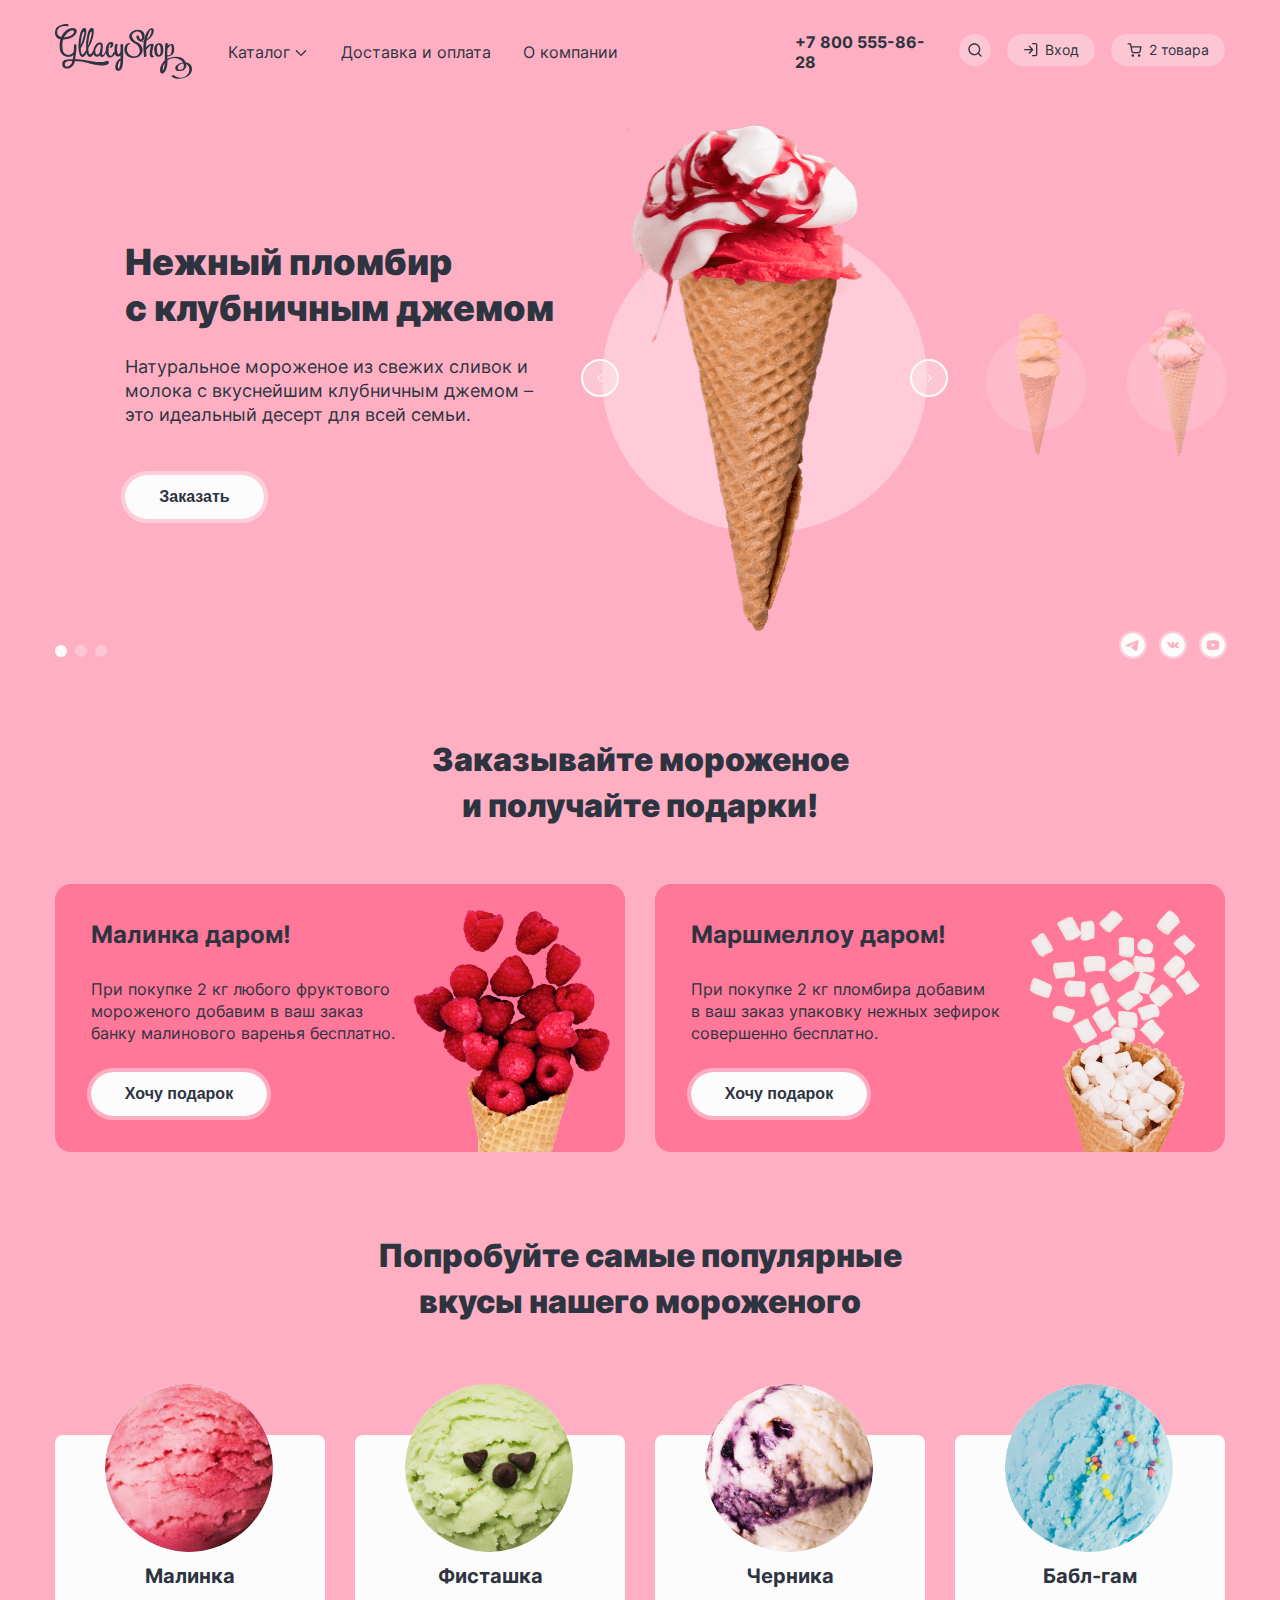
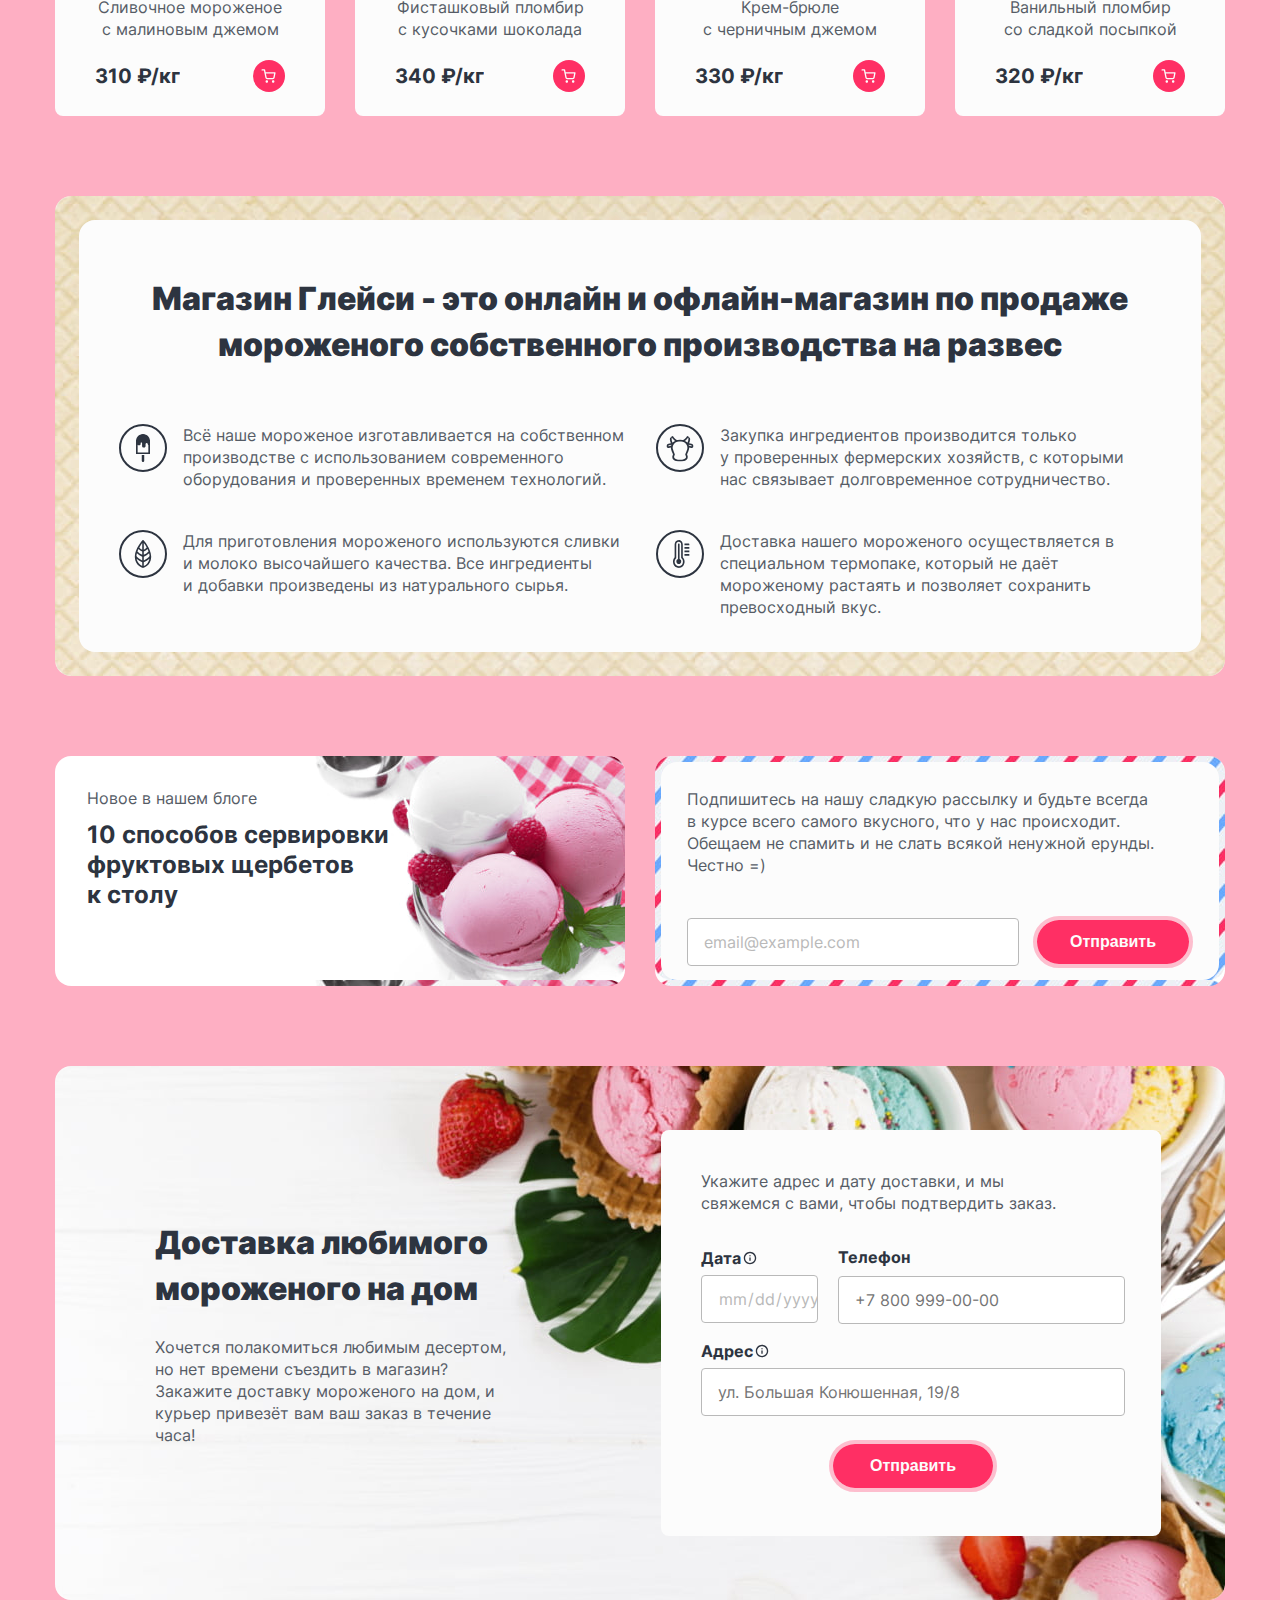
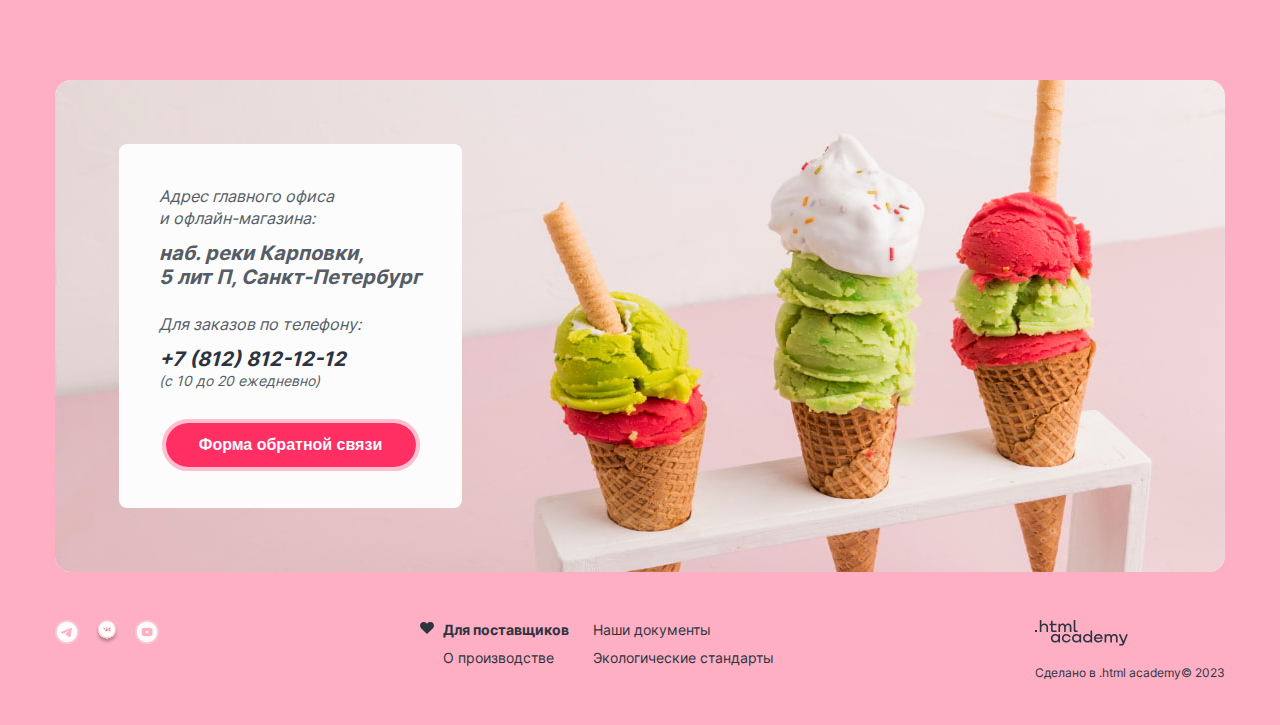
==== commit 0d85428c: "update css" ====
--- a/index.html
+++ b/index.html
@@ -162,7 +162,7 @@
         <section class="slider block-space">
           <div class="slider__slide-section">
             <div class="slider-section">
-              <h2 class="slider-title">Нежный пломбир<br>с клубничным джемом</h2>
+              <h2 class="slider-title">Нежный пломбир с&nbsp;клубничным джемом</h2>
               <p class="slider-item__description">
                 Натуральное мороженое из свежих сливок и молока с вкуснейшим клубничным джемом – это идеальный десерт
                 для всей семьи.</p>
@@ -420,7 +420,7 @@
             <div class="offer__single-block">
               <article class="offer__item">
                 <h3>Маршмеллоу даром!</h3>
-                <p>При покупке 2 кг пломбира добавим<br>в ваш заказ упаковку нежных зефирок
+                <p>При покупке 2 кг пломбира добавим в&nbsp;ваш заказ упаковку нежных зефирок
                   совершенно бесплатно.
                 </p>
                 <button class="main-button button offer__button" type="button">Хочу подарок</button>
@@ -468,7 +468,7 @@
                   alt="Крем-брюле мороженое с черничным джемом.">
                 <div class="product-card">
                   <h3 class="product-card__description">Черника</h3>
-                  <p class="product-card__specification">Крем-брюле<br>с черничным джемом</p>
+                  <p class="product-card__specification">Крем-брюле с&nbsp;черничным джемом</p>
                   <div class="product-card__price">
                     <p class="product-card__description">330 ₽/кг</p>
                     <button class="add-to-cart" type="submit"></button>
@@ -482,7 +482,7 @@
                   alt="Ванильный пломбир со сладкой посыпкой.">
                 <div class="product-card">
                   <h3 class="product-card__description">Бабл-гам</h3>
-                  <p class="product-card__specification">Ванильный пломбир<br>со сладкой посыпкой</p>
+                  <p class="product-card__specification">Ванильный пломбир со&nbsp;сладкой посыпкой</p>
                   <div class="product-card__price">
                     <p class="product-card__description">320 ₽/кг</p>
                     <button class="add-to-cart" type="submit"></button>
@@ -510,8 +510,8 @@
                 <img class="advantages-picture" src="images/item-cow.svg" width="32" height="32"
                   alt="Минималистическое лого с коровой.">
                 <p class="advantages-description">
-                  Закупка ингредиентов производится только у проверенных фермерских хозяйств, с которыми нас
-                  связывает долговременное сотрудничество.
+                  Закупка ингредиентов производится только у&nbsp;проверенных фермерских хозяйств, с которыми
+                  нас&nbsp;связывает долговременное сотрудничество.
                 </p>
               </li>
               <li class="advantages-item">
@@ -519,7 +519,7 @@
                   alt="Минималистическое лого с листом.">
                 <p class="advantages-description">
                   Для приготовления мороженого используются сливки и молоко высочайшего качества. Все ингредиенты
-                  и добавки произведены из натурального сырья.
+                  и&nbsp;добавки произведены из натурального сырья.
                 </p>
               </li>
               <li class="advantages-item">
@@ -539,13 +539,13 @@
             <h2 class="visually-hidden">Наш блог</h2>
             <article class="new-in-blog">
               <p class="our-blog__title">Новое в нашем блоге</p>
-              <a class="our-blog__description" href=" #">10 способов сервировки фруктовых щербетов<br>к столу</a>
+              <a class="our-blog__description" href=" #">10 способов сервировки фруктовых щербетов к&nbsp;столу</a>
             </article>
           </div>
           <div class="blog-container subscription-block">
             <div class="subscription-block__background">
               <p class="subscription-title">
-                Подпишитесь на нашу сладкую рассылку и будьте всегда<br>в курсе всего самого вкусного, что у нас
+                Подпишитесь на нашу сладкую рассылку и будьте всегда в&nbsp;курсе всего самого вкусного, что у нас
                 происходит. Обещаем не спамить и не слать всякой ненужной ерунды. Честно =)
               </p>
               <form class="subscription-form" action="https://echo.htmlacademy.ru/" method="get">
@@ -637,7 +637,7 @@
           <div class="contacts-info">
             <h2 class="visually-hidden">Контакты</h2>
             <address class="contacts-address">
-              <p class="contacts-address__title">Адрес главного офиса<br>и офлайн-магазина:</p>
+              <p class="contacts-address__title">Адрес главного офиса и&nbsp;офлайн-магазина:</p>
               <p class="contacts-address-details contacts-address-padding">наб. реки Карповки,<br> 5 лит П,
                 Санкт-Петербург</p>
               <p class="contacts-address__title">Для заказов по телефону:</p>
--- a/styles/styles.css
+++ b/styles/styles.css
@@ -781,7 +781,8 @@
 }
 
 .advantages-description {
-  width: 440px;
+  min-width: 440px;
+  max-width: 442px;
   max-height: 66px;
   text-overflow: ellipsis;
 }
@@ -916,6 +917,7 @@
   display: grid;
   grid-template-columns: 117px 287px;
   gap: 16px 20px;
+  align-items: center;
 }
 
 .delivery-form__address {
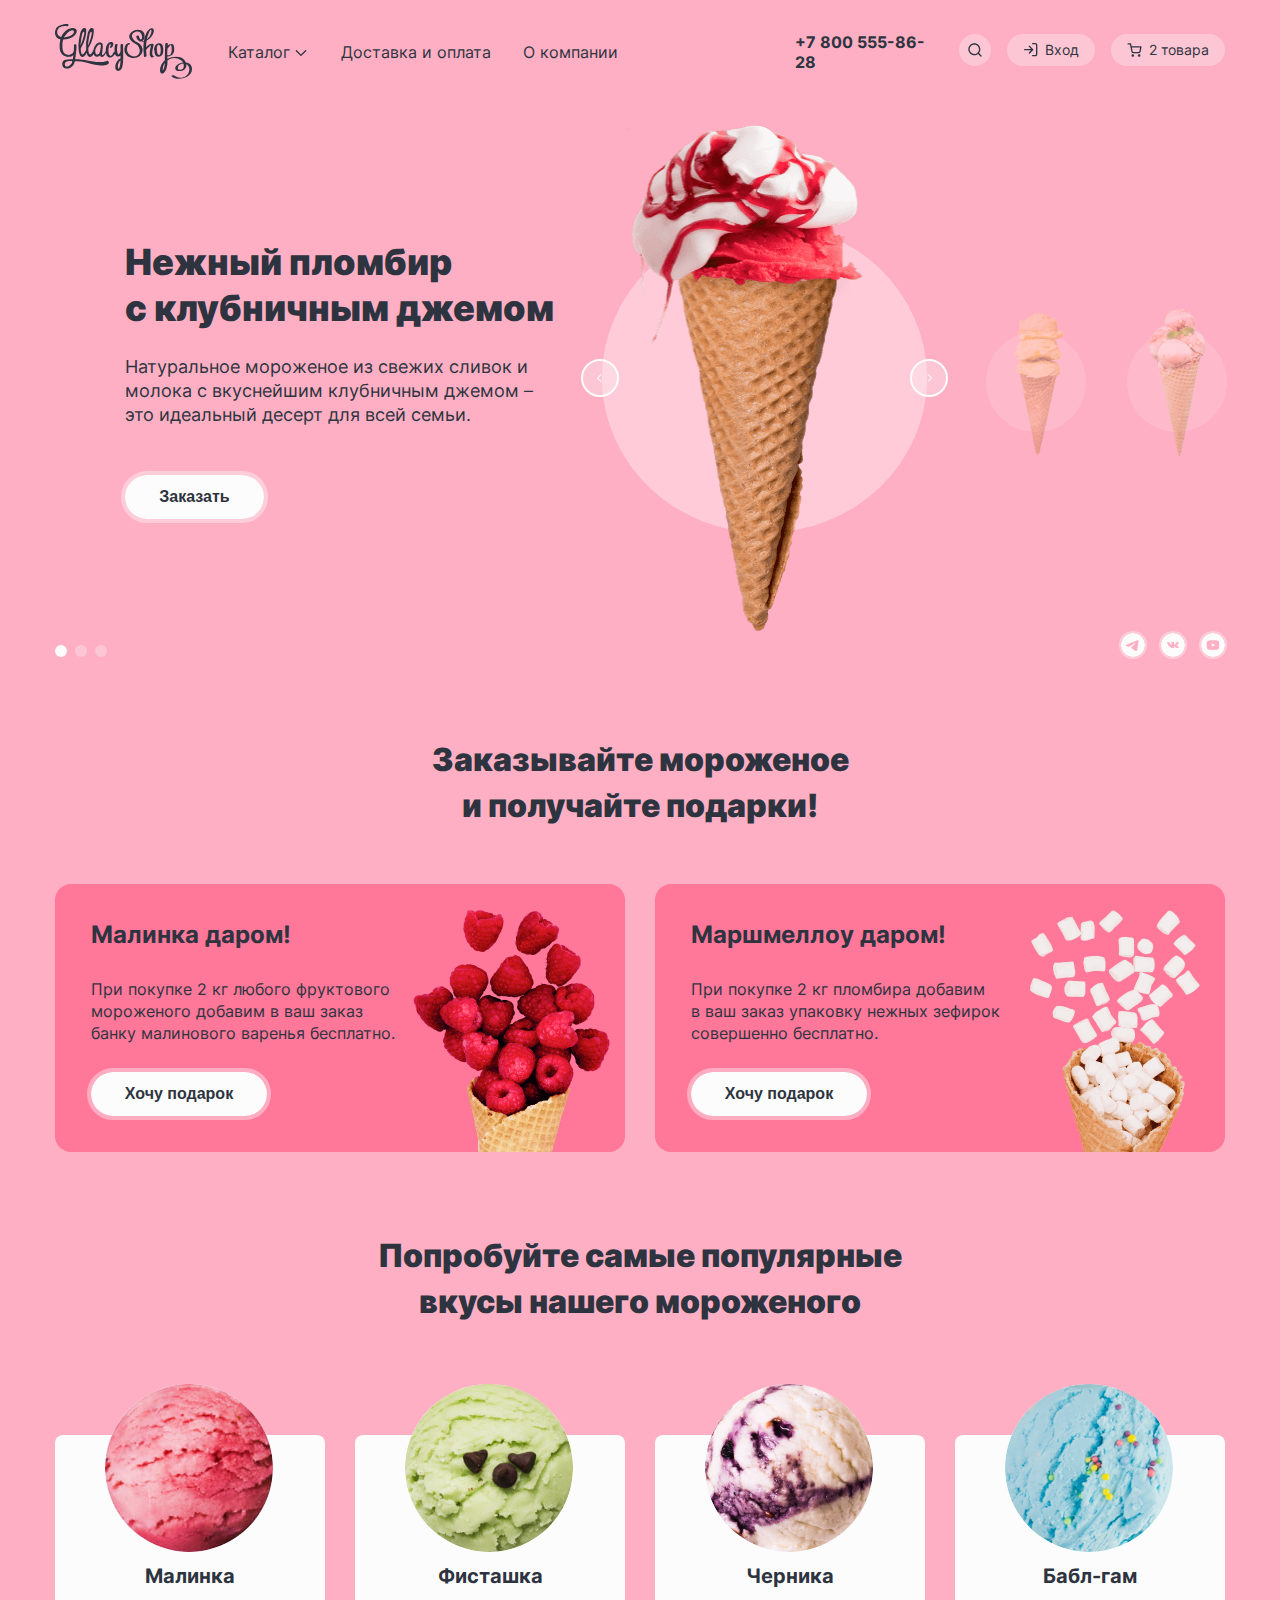
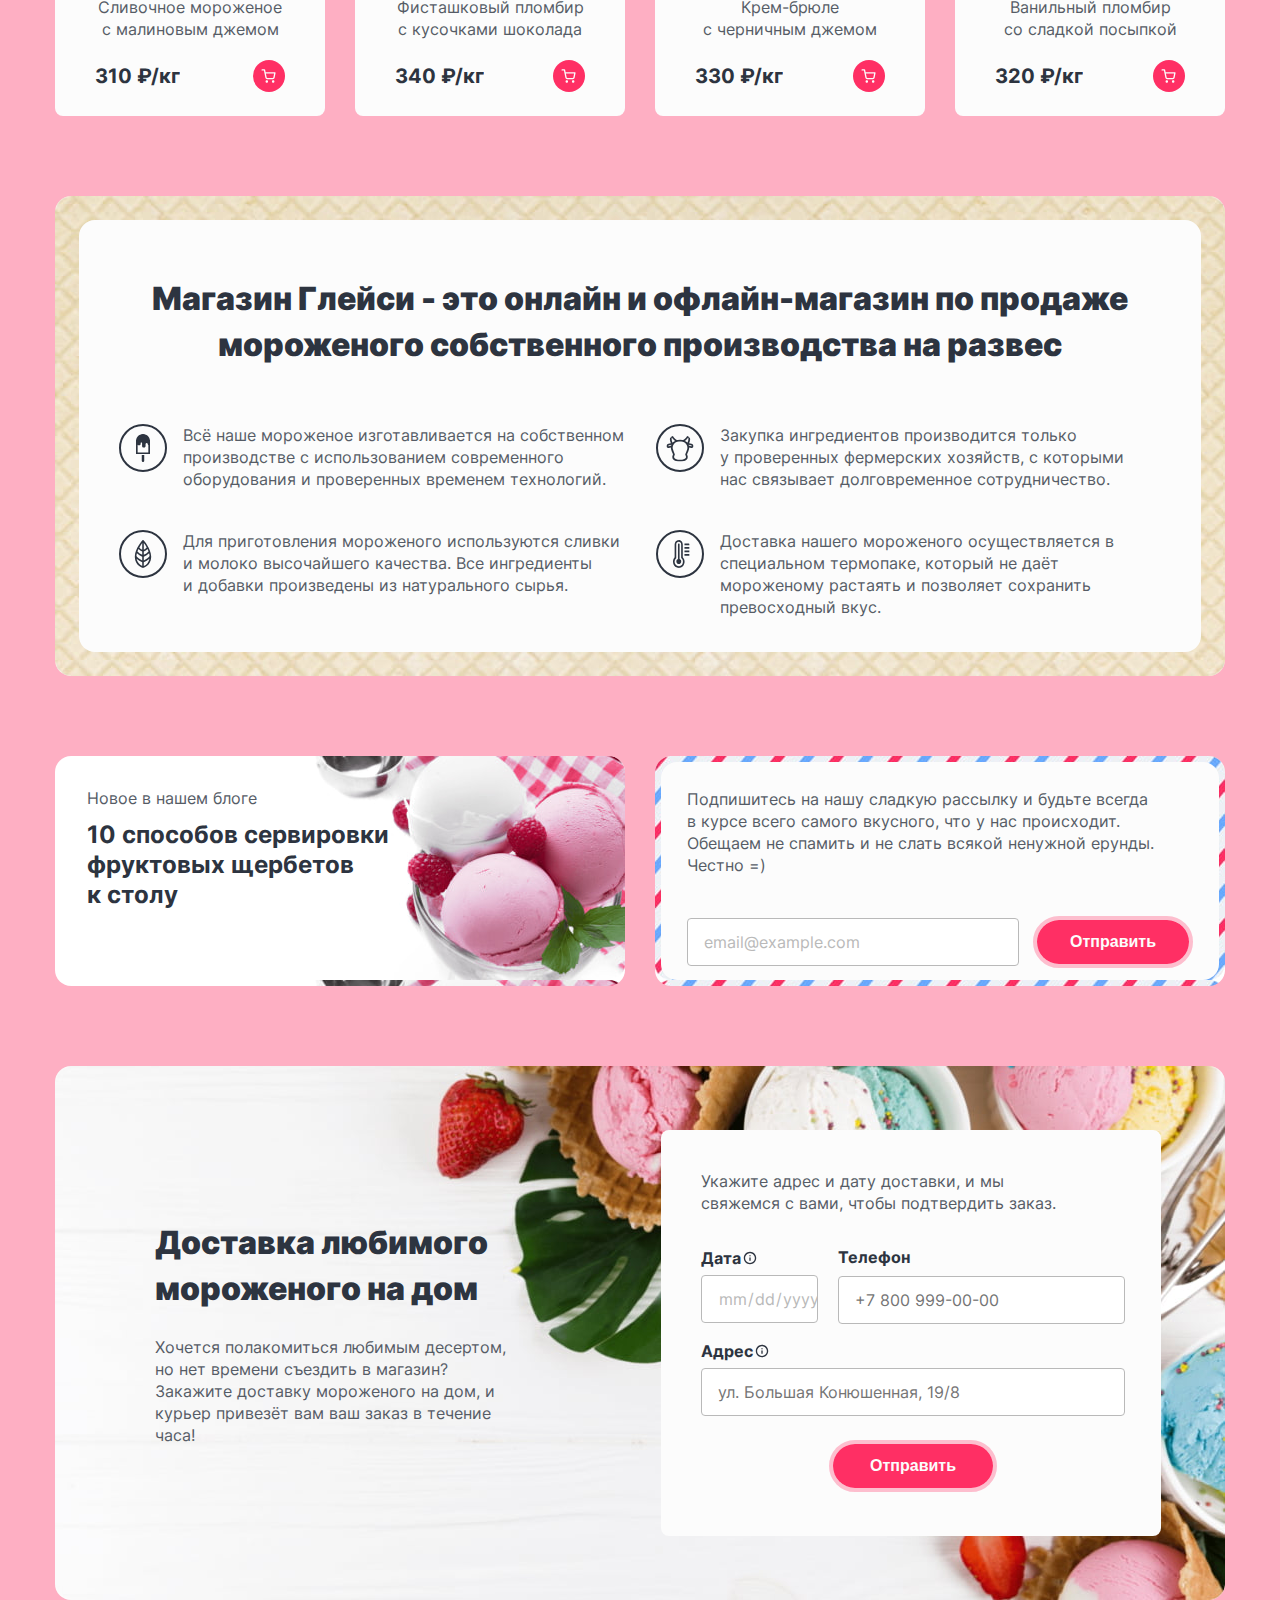
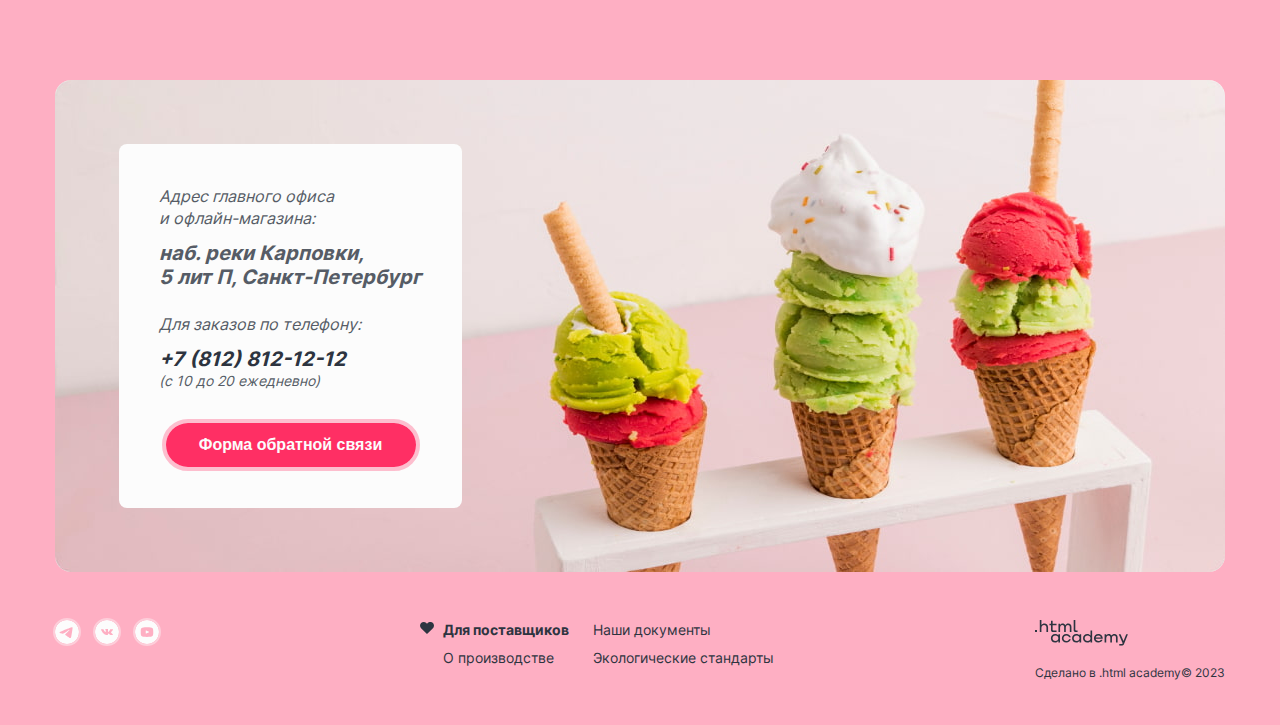
==== commit 5a9b2d73: "update css" ====
--- a/index.html
+++ b/index.html
@@ -538,7 +538,7 @@
           <div class="blog-container our-blog-block">
             <h2 class="visually-hidden">Наш блог</h2>
             <article class="new-in-blog">
-              <p class="our-blog__title">Новое в нашем блоге</p>
+              <h4 class="our-blog__title">Новое в нашем блоге</h4>
               <a class="our-blog__description" href=" #">10 способов сервировки фруктовых щербетов к&nbsp;столу</a>
             </article>
           </div>
@@ -668,19 +668,30 @@
 
       <footer class="footer">
         <ul class="social-media">
-          <li class="social-item">
-            <a href="https://t.me/htmlacademy">
-              <img src="images/social-telegram.svg" width="24" height="24" alt="Лого телеграм канала.">
+          <li class="social-link">
+            <a href="#">
+              <svg xmlns="http://www.w3.org/2000/svg" width="24" height="24" viewBox="0 0 24 24">
+                <path fill="#FCFCFC" fill-rule="evenodd"
+                  d="M24 12c0 6.627-5.373 12-12 12S0 18.627 0 12 5.373 0 12 0s12 5.373 12 12ZM12.43 8.859c-1.167.485-3.5 1.49-6.998 3.014-.568.226-.866.447-.893.663-.046.366.412.51 1.034.705.085.027.173.054.263.084.613.199 1.437.432 1.865.441.389.008.823-.152 1.302-.48 3.268-2.207 4.955-3.322 5.061-3.346.075-.017.179-.039.249.024.07.062.063.18.056.212-.046.193-1.84 1.862-2.77 2.726-.29.269-.495.46-.537.504-.094.097-.19.19-.282.279-.57.548-.996.96.024 1.632.49.323.882.59 1.273.856.427.291.853.581 1.405.943.14.092.274.187.405.28.497.355.944.673 1.496.623.32-.03.652-.331.82-1.23.397-2.126 1.179-6.73 1.36-8.628a2.11222 2.11222 0 0 0-.02-.472.5056.5056 0 0 0-.172-.325c-.143-.117-.365-.142-.465-.14-.451.008-1.143.249-4.476 1.635Z"
+                  clip-rule="evenodd" />
+              </svg>
             </a>
           </li>
-          <li class="social-item">
-            <a href="https://vk.com/htmlacademy">
-              <img src="images/social-vk.svg" width="24" height="24" alt="Лого платформы Вконтакте.">
+          <li class="social-link">
+            <a href="#">
+              <svg xmlns="http://www.w3.org/2000/svg" width="24" height="24" viewBox="0 0 24 24">
+                <path fill="#FCFCFC" fill-rule="evenodd"
+                  d="M24 12c0 6.6274-5.3726 12-12 12-6.62742 0-12-5.3726-12-12C0 5.37258 5.37258 0 12 0c6.6274 0 12 5.37258 12 12Zm-11.4116 2.9749h-.7173s-1.5826.0835-2.97631-1.1882c-1.51993-1.3872-2.8623-4.13968-2.8623-4.13968s-.07738-.18048.00668-.26772c.09449-.09809.35189-.10437.35189-.10437l1.71461-.00985s.1616.0237.27727.09809c.0953.0614.14873.17619.14873.17619s.27711.61424.64414 1.16994c.71631 1.0849 1.04999 1.3222 1.29319 1.2059.3543-.1694.2481-1.5336.2481-1.5336s.0065-.49514-.1784-.71559c-.1432-.17091-.4133-.22074-.5325-.23473-.09649-.01128.0619-.20761.2671-.2957.3086-.1325.8535-.14007 1.4973-.13422.5016.00443.6459.03184.8421.07339.455.0963.4409.40488.4102 1.07065-.0091.199-.0197.4298-.0197.6964 0 .06-.002.1239-.0041.1897-.0106.341-.0228.7314.2333.8765.1313.0742.4525.0111 1.256-1.1847.3809-.5667.6665-1.23306.6665-1.23306s.0624-.11879.1593-.16976c.0992-.05197.233-.03598.233-.03598l1.8043-.00985s.5422-.05669.63.15777c.092.22516-.2027.75088-.9398 1.61198-.6954.8123-1.0357 1.1143-1.0089 1.3792.0199.1962.2411.3721.6687.72.8882.7225 1.1249 1.1019 1.1812 1.1921a.44744.44744 0 0 0 .0103.0162c.3975.5777-.4408.623-.4408.623l-1.6025.0195s-.3444.0599-.7976-.213c-.237-.1426-.4688-.3754-.6895-.5972-.3375-.3391-.6495-.6526-.9157-.5786-.4467.1242-.4326.9678-.4326.9678s.0032.1802-.0986.2761c-.1106.1045-.3273.1254-.3273.1254Z"
+                  clip-rule="evenodd" />
+              </svg>
             </a>
           </li>
-          <li class="social-item">
-            <a href="https://www.youtube.com/user/htmlacademyru">
-              <img src="images/social-youtube.svg" width="24" height="24" alt="Лого YouTube канала.">
+          <li class="social-link">
+            <a href="#">
+              <svg xmlns="http://www.w3.org/2000/svg" width="24" height="24" viewBox="0 0 24 24">
+                <path fill="#FCFCFC"
+                  d="m14.0037 11.7913-2.8074-1.31c-.245-.1138-.4463.0137-.4463.2849v2.4676c0 .2712.2013.3987.4463.285l2.8062-1.3101c.2463-.1149.2462-.3024.0012-.4174ZM12 0C5.3725 0 0 5.3725 0 12s5.3725 12 12 12 12-5.3725 12-12S18.6275 0 12 0Zm0 16.875c-6.1425 0-6.25-.5537-6.25-4.875 0-4.32125.1075-4.875 6.25-4.875s6.25.55375 6.25 4.875c0 4.3213-.1075 4.875-6.25 4.875Z" />
+              </svg>
             </a>
           </li>
         </ul>
--- a/styles/styles.css
+++ b/styles/styles.css
@@ -379,6 +379,13 @@
   margin: 0;
 }
 
+h4 {
+  color: var(--dark);
+  font-weight: 400;
+  margin: 0;
+  padding: 0;
+}
+
 fieldset {
   border: none;
 }
@@ -587,6 +594,7 @@
   display: flex;
   flex-wrap: wrap;
   width: 1170px;
+  row-gap: 10px;
 }
 
 .offer__single-block {
@@ -632,13 +640,14 @@
 .popular-block {
   display: flex;
   flex-wrap: wrap;
+  column-gap: 30px;
+  row-gap: 60px;
 }
 
 .cards {
   text-align: center;
   min-width: 270px;
   min-height: 332px;
-  margin-right: 30px;
 }
 
 .popular-block .cards {
@@ -1127,6 +1136,10 @@
   margin-bottom: 40px;
 }
 
+.navigation-catalog {
+  margin-bottom: 32px;
+}
+
 .block-left {
   display: flex;
   width: 1170px;
@@ -1295,6 +1308,7 @@
   display: flex;
   justify-content: center;
   margin-bottom: 8px;
+  padding-left: 16px;
 }
 
 .range-input {
